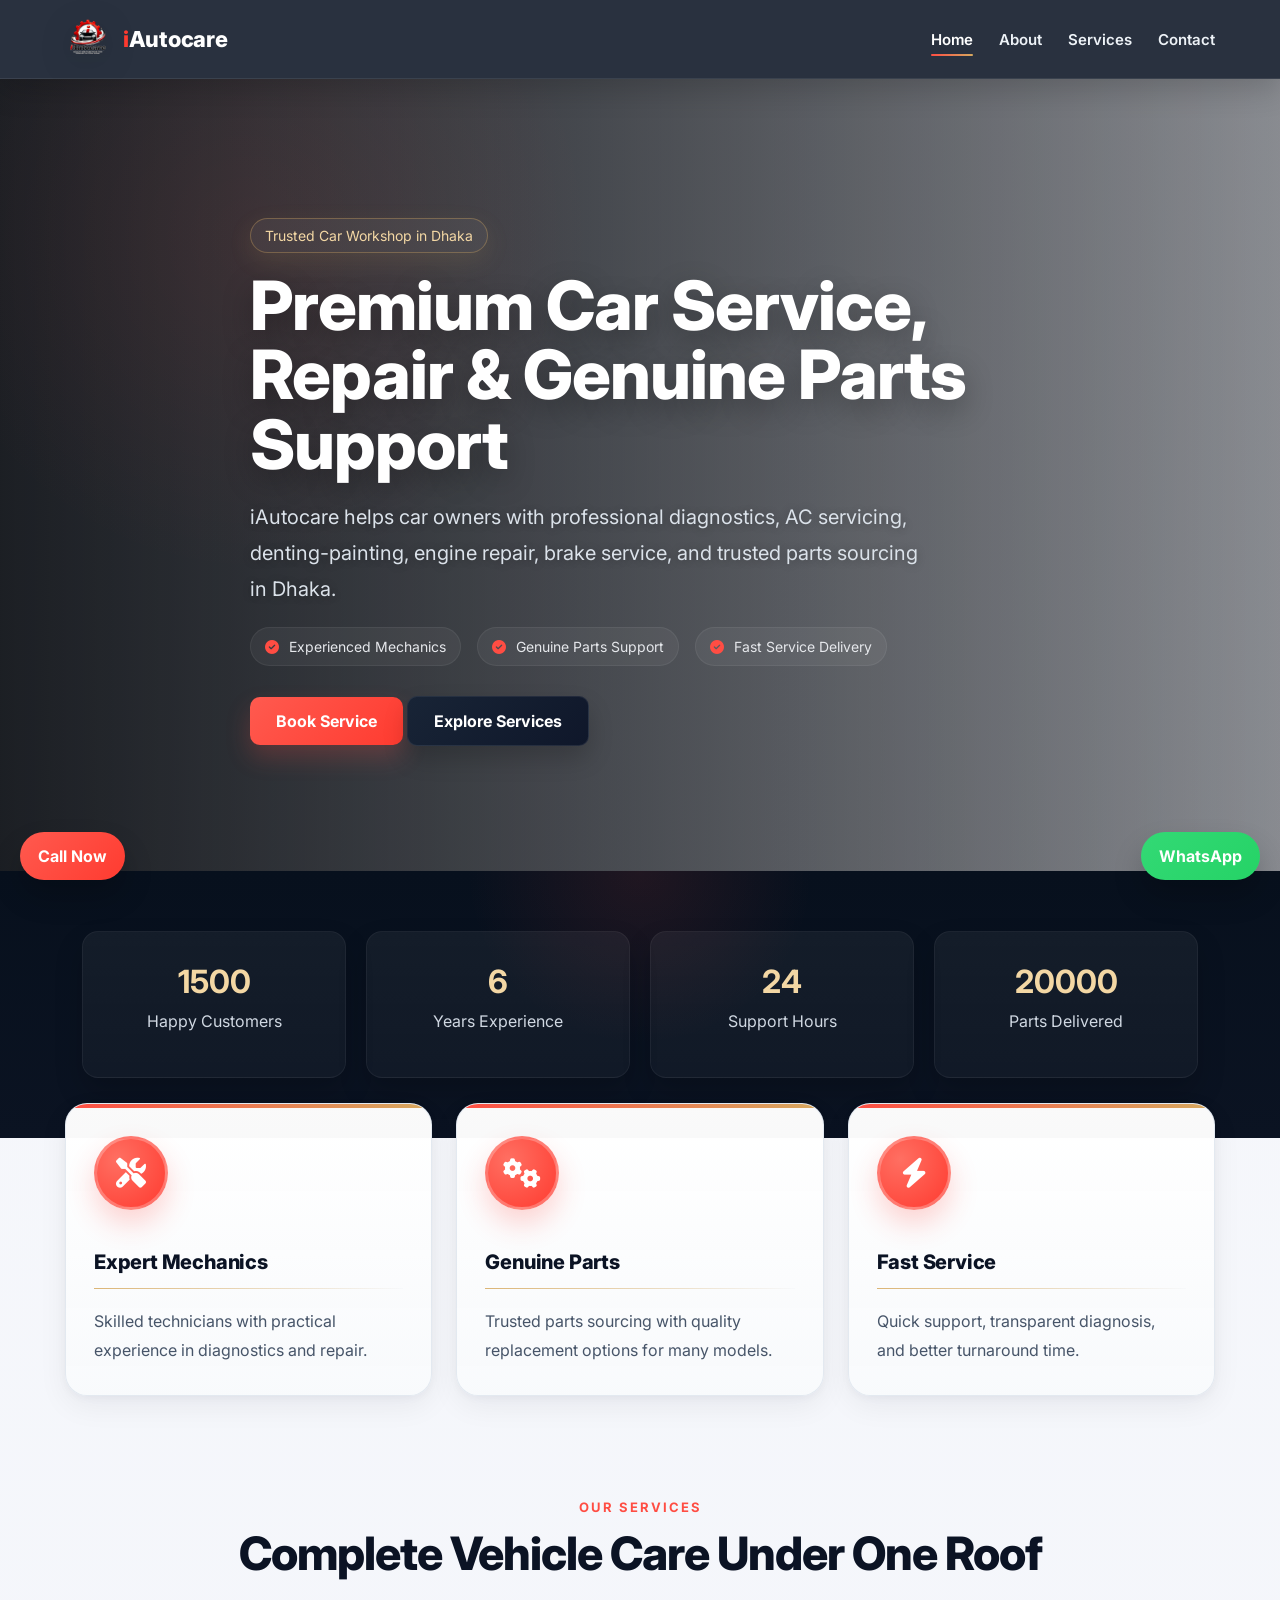
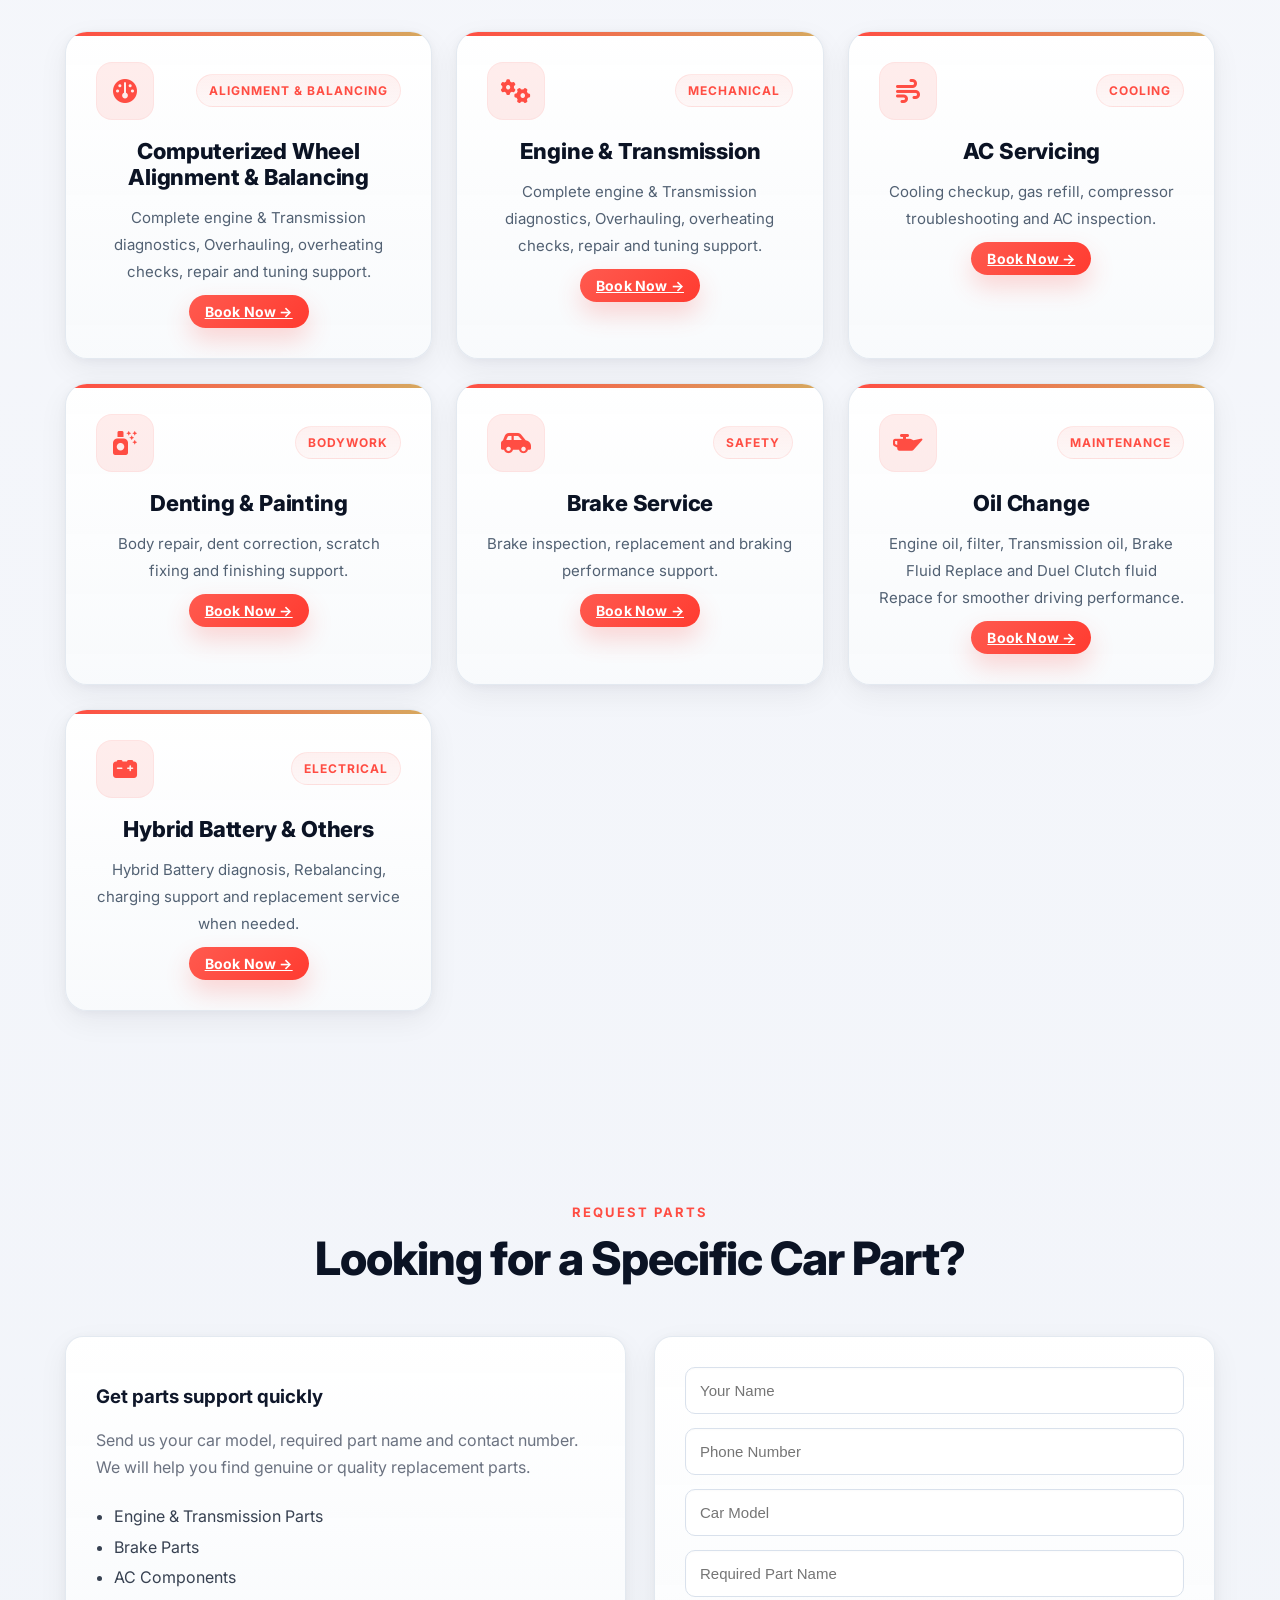
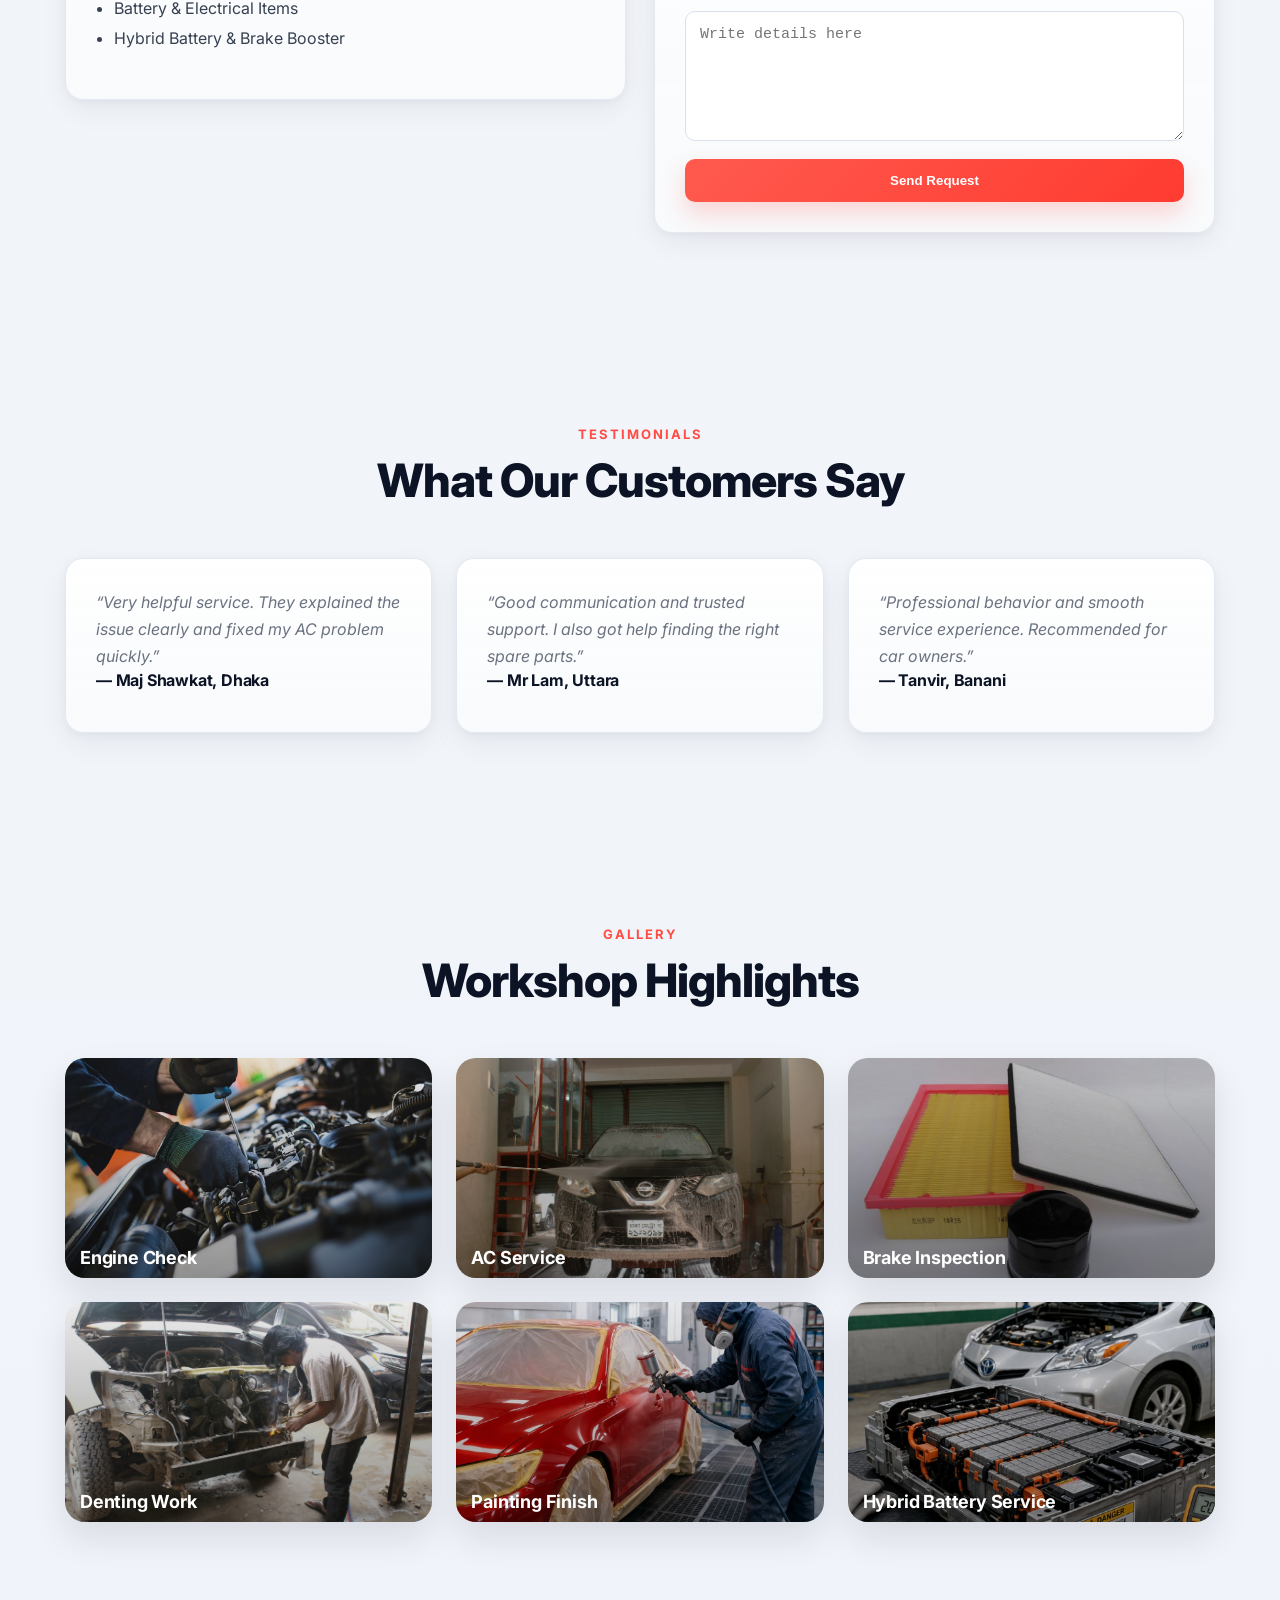
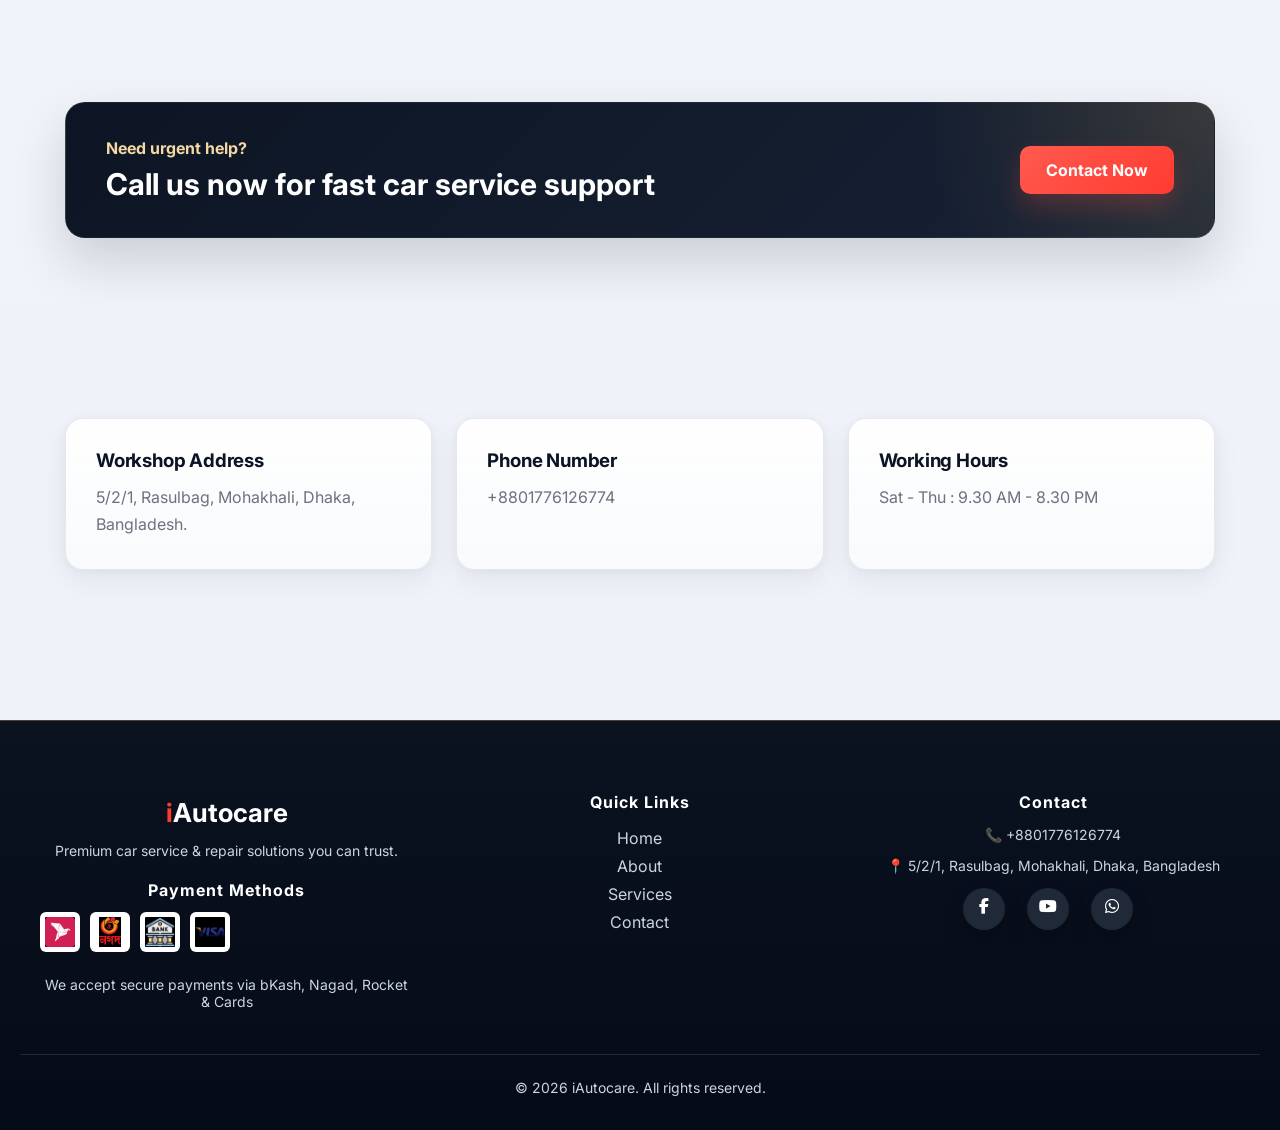
==== index.html @ e5b272af "index.html" ====
<!DOCTYPE html>
<html lang="en">
<head>
  <meta charset="UTF-8">
  <meta name="viewport" content="width=device-width, initial-scale=1.0">
  <title>iAutocare | Car Service & Repair in Dhaka</title>
  <meta name="description" content="iAutocare provides professional car servicing, engine repair, AC servicing, denting, painting, and genuine parts support in Dhaka, Bangladesh.">
  <link rel="stylesheet" href="style.css?v=3">
  <link rel="stylesheet" href="https://cdnjs.cloudflare.com/ajax/libs/font-awesome/6.5.0/css/all.min.css">
  <link href="https://fonts.googleapis.com/css2?family=Inter:wght@400;500;600;700;800&display=swap" rel="stylesheet">
  <link rel="icon" href="logo.png">
</head>
<body>
<div id="preloader">
  <div class="loader-box">
    <img src="logo.png" alt="iAutocare Logo" class="loader-logo">
    <div class="loader-spinner"></div>
    <p>Loading iAutocare...</p>
  </div>
</div>

  <header class="topbar">
    <div class="container nav-wrap">
      <div class="logo">
        <img src="logo.png" alt="iAutocare Logo">
        <span><span class="logo-red">i</span>Autocare</span>
      </div>

      <nav class="nav">
        <a href="index.html" class="active">Home</a>
        <a href="about.html">About</a>
        <a href="services.html">Services</a>
        <a href="contact.html">Contact</a>
      </nav>
    </div>
  </header>

  <section class="hero">
    <div class="hero-overlay"></div>
    <div class="container hero-content">
      <p class="tag">Trusted Car Workshop in Dhaka</p>
      <h1>Premium Car Service, Repair & Genuine Parts Support</h1>
      <p class="hero-text">
        iAutocare helps car owners with professional diagnostics, AC servicing,
        denting-painting, engine repair, brake service, and trusted parts sourcing
        in Dhaka.
      </p>

      <div class="hero-points">
        <span><i class="fa-solid fa-circle-check"></i> Experienced Mechanics</span>
        <span><i class="fa-solid fa-circle-check"></i> Genuine Parts Support</span>
        <span><i class="fa-solid fa-circle-check"></i> Fast Service Delivery</span>
      </div>

      <div class="hero-buttons">
        <a href="contact.html" class="btn btn-primary">Book Service</a>
        <a href="services.html" class="btn btn-dark">Explore Services</a>
      </div>
    </div>
  </section>

  <section class="stats reveal">
    <div class="container stats-grid">
      <div class="stat-box">
        <h2 class="counter" data-target="1500">0</h2>
        <p>Happy Customers</p>
      </div>
      <div class="stat-box">
        <h2 class="counter" data-target="6">0</h2>
        <p>Years Experience</p>
      </div>
      <div class="stat-box">
        <h2 class="counter" data-target="24">0</h2>
        <p>Support Hours</p>
      </div>
      <div class="stat-box">
        <h2 class="counter" data-target="20000">0</h2>
        <p>Parts Delivered</p>
      </div>
    </div>
  </section>

<section class="features reveal">
  <div class="container feature-grid">
    <div class="feature-box premium-feature">
      <div class="premium-icon-wrap">
        <div class="feature-icon premium-icon">
          <i class="fa-solid fa-screwdriver-wrench"></i>
        </div>
      </div>
      <h3>Expert Mechanics</h3>
      <div class="feature-line"></div>
      <p>Skilled technicians with practical experience in diagnostics and repair.</p>
    </div>

    <div class="feature-box premium-feature">
      <div class="premium-icon-wrap">
        <div class="feature-icon premium-icon">
          <i class="fa-solid fa-gears"></i>
        </div>
      </div>
      <h3>Genuine Parts</h3>
      <div class="feature-line"></div>
      <p>Trusted parts sourcing with quality replacement options for many models.</p>
    </div>

    <div class="feature-box premium-feature">
      <div class="premium-icon-wrap">
        <div class="feature-icon premium-icon">
          <i class="fa-solid fa-bolt"></i>
        </div>
      </div>
      <h3>Fast Service</h3>
      <div class="feature-line"></div>
      <p>Quick support, transparent diagnosis, and better turnaround time.</p>
    </div>
  </div>
</section>

<section class="services-section reveal">
  <div class="container">
    <div class="section-title">
      <p>OUR SERVICES</p>
      <h2>Complete Vehicle Care Under One Roof</h2>
    </div>

    <div class="service-grid">

      <div class="card premium-service-card">
        <div class="service-top">
          <div class="service-badge"><i class="fa-solid fa-gauge"></i></div>
          <span class="service-label">Alignment & Balancing</span>
        </div>
        <h3>Computerized Wheel Alignment & Balancing</h3>
        <p>Complete engine & Transmission diagnostics, Overhauling, overheating checks, repair and tuning support.</p>
        <a href="#" class="book-btn open-modal">Book Now →</a>
      </div>

      <div class="card premium-service-card">
        <div class="service-top">
          <div class="service-badge"><i class="fa-solid fa-gears"></i></div>
          <span class="service-label">Mechanical</span>
        </div>
        <h3>Engine & Transmission</h3>
        <p>Complete engine & Transmission diagnostics, Overhauling, overheating checks, repair and tuning support.</p>
        <a href="#" class="book-btn open-modal">Book Now →</a>
      </div>

      <div class="card premium-service-card">
        <div class="service-top">
          <div class="service-badge"><i class="fa-solid fa-wind"></i></div>
          <span class="service-label">Cooling</span>
        </div>
        <h3>AC Servicing</h3>
        <p>Cooling checkup, gas refill, compressor troubleshooting and AC inspection.</p>
        <a href="#" class="book-btn open-modal">Book Now →</a>
      </div>

      <div class="card premium-service-card">
        <div class="service-top">
          <div class="service-badge"><i class="fa-solid fa-spray-can-sparkles"></i></div>
          <span class="service-label">Bodywork</span>
        </div>
        <h3>Denting & Painting</h3>
        <p>Body repair, dent correction, scratch fixing and finishing support.</p>
        <a href="#" class="book-btn open-modal">Book Now →</a>
      </div>

      <div class="card premium-service-card">
        <div class="service-top">
          <div class="service-badge"><i class="fa-solid fa-car-side"></i></div>
          <span class="service-label">Safety</span>
        </div>
        <h3>Brake Service</h3>
        <p>Brake inspection, replacement and braking performance support.</p>
        <a href="#" class="book-btn open-modal">Book Now →</a>
      </div>

      <div class="card premium-service-card">
        <div class="service-top">
          <div class="service-badge"><i class="fa-solid fa-oil-can"></i></div>
          <span class="service-label">Maintenance</span>
        </div>
        <h3>Oil Change</h3>
        <p>Engine oil, filter, Transmission oil, Brake Fluid Replace and Duel Clutch fluid Repace for smoother driving performance.</p>
        <a href="#" class="book-btn open-modal">Book Now →</a>
      </div>

      <div class="card premium-service-card">
        <div class="service-top">
          <div class="service-badge"><i class="fa-solid fa-car-battery"></i></div>
          <span class="service-label">Electrical</span>
        </div>
        <h3>Hybrid Battery & Others</h3>
        <p>Hybrid Battery diagnosis, Rebalancing, charging support and replacement service when needed.</p>
        <a href="#" class="book-btn open-modal">Book Now →</a>
      </div>

    </div>
  </div>
</section>

  <section class="parts-section reveal">
    <div class="container">
      <div class="section-title">
        <p>REQUEST PARTS</p>
        <h2>Looking for a Specific Car Part?</h2>
      </div>

      <div class="parts-box">
        <div class="parts-text">
          <h3>Get parts support quickly</h3>
          <p>
            Send us your car model, required part name and contact number.
            We will help you find genuine or quality replacement parts.
          </p>
          <ul class="check-list">
            <li>Engine & Transmission Parts</li>
            <li>Brake Parts</li>
            <li>AC Components</li>
            <li>Battery & Electrical Items</li>
			<li>Hybrid Battery & Brake Booster</li>
          </ul>
        </div>

        <div class="parts-form">
          <form onsubmit="sendPartsToWhatsApp(event)">
            <input type="text" id="partsName" placeholder="Your Name" required>
            <input type="text" id="partsPhone" placeholder="Phone Number" required>
            <input type="text" id="partsCarModel" placeholder="Car Model">
            <input type="text" id="requiredPart" placeholder="Required Part Name">
            <textarea id="partsMessage" placeholder="Write details here"></textarea>
            <button type="submit" class="btn btn-primary full-btn">Send Request</button>
          </form>
        </div>
      </div>
    </div>
  </section>

  <section class="testimonial-section reveal">
    <div class="container">
      <div class="section-title">
        <p>TESTIMONIALS</p>
        <h2>What Our Customers Say</h2>
      </div>

      <div class="testimonial-grid">
        <div class="testimonial-card">
          <p>“Very helpful service. They explained the issue clearly and fixed my AC problem quickly.”</p>
          <h4>— Maj Shawkat, Dhaka</h4>
        </div>
        <div class="testimonial-card">
          <p>“Good communication and trusted support. I also got help finding the right spare parts.”</p>
          <h4>— Mr Lam, Uttara</h4>
        </div>
        <div class="testimonial-card">
          <p>“Professional behavior and smooth service experience. Recommended for car owners.”</p>
          <h4>— Tanvir, Banani</h4>
        </div>
      </div>
    </div>
  </section>

  <section class="gallery-section reveal">
    <div class="container">
      <div class="section-title">
        <p>GALLERY</p>
        <h2>Workshop Highlights</h2>
      </div>

      <div class="gallery-grid">
        <div class="gallery-item">
          <img src="images/engine.jpg" alt="Engine Check">
          <p>Engine Check</p>
        </div>
        <div class="gallery-item">
          <img src="images/ac.jpg" alt="AC Service">
          <p>AC Service</p>
        </div>
        <div class="gallery-item">
          <img src="images/brake.jpg" alt="Brake Inspection">
          <p>Brake Inspection</p>
        </div>
        <div class="gallery-item">
          <img src="images/denting.jpg" alt="Denting Work">
          <p>Denting Work</p>
        </div>
        <div class="gallery-item">
          <img src="images/painting.jpg" alt="Painting Finish">
          <p>Painting Finish</p>
        </div>
        <div class="gallery-item">
          <img src="images/battery.jpg" alt="Battery Support">
          <p>Hybrid Battery Service</p>
        </div>
      </div>
    </div>
  </section>

  <section class="cta-section reveal">
    <div class="container cta-box">
      <div>
        <p class="small-title">Need urgent help?</p>
        <h2>Call us now for fast car service support</h2>
      </div>
      <a href="contact.html" class="btn btn-primary">Contact Now</a>
    </div>
  </section>

  <section class="contact-preview reveal">
    <div class="container contact-grid">
      <div class="contact-card">
        <h3>Workshop Address</h3>
        <p>5/2/1, Rasulbag, Mohakhali, Dhaka, Bangladesh.</p>
      </div>
      <div class="contact-card">
        <h3>Phone Number</h3>
        <p>+8801776126774</p>
      </div>
      <div class="contact-card">
        <h3>Working Hours</h3>
        <p>Sat - Thu : 9.30 AM - 8.30 PM</p>
      </div>
    </div>
  </section>

  <footer class="footer">

  <div class="footer-container">

    <!-- Left -->
    <div class="footer-left">
      <h3><span class="logo-red">i</span>Autocare</h3>
      <p>Premium car service & repair solutions you can trust.</p>

      <!-- Payment -->
      <div class="footer-payment">
        <h4>Payment Methods</h4>
        <div class="payment-icons">
          <img src="images/bkash.png" alt="bKash">
          <img src="images/nagad.png" alt="Nagad">
          <img src="images/bank.png" alt="Bank">
          <img src="images/card.png" alt="Card">
		  <p>We accept secure payments via bKash, Nagad, Rocket & Cards</p>
        </div>
      </div>
    </div>

    <!-- Middle -->
    <div class="footer-middle">
      <h4>Quick Links</h4>
      <ul>
        <li><a href="index.html">Home</a></li>
        <li><a href="about.html">About</a></li>
        <li><a href="services.html">Services</a></li>
        <li><a href="contact.html">Contact</a></li>
      </ul>
    </div>

    <!-- Right -->
    <div class="footer-right">
      <h4>Contact</h4>
      <p>📞 +8801776126774</p>
      <p>📍 5/2/1, Rasulbag, Mohakhali, Dhaka, Bangladesh</p>

      <div class="footer-social">
        <a href="#"><i class="fa-brands fa-facebook-f"></i></a>
        <a href="#"><i class="fa-brands fa-youtube"></i></a>
        <a href="#"><i class="fa-brands fa-whatsapp"></i></a>
      </div>
    </div>

  </div>

  <div class="footer-bottom">
    <p>© 2026 iAutocare. All rights reserved.</p>
  </div>

</footer>

  <a class="whatsapp-btn" href="https://wa.me/8801776126774?text=Hello%20iAutocare,%20I%20need%20car%20service" target="_blank">WhatsApp</a>
  <a class="call-btn" href="tel:+8801776126774">Call Now</a>

  <!-- Booking Modal -->
<div id="bookingModal" class="modal">
  <div class="modal-content">
    <span class="close-btn">&times;</span>

    <h2>Book Service</h2>

    <form id="bookingForm">
      <input type="text" id="bookingName" placeholder="Your Name" required>
      <input type="text" id="bookingPhone" placeholder="Phone Number" required>
      <input type="text" id="bookingCarModel" placeholder="Car Model">
      <input type="text" id="bookingService" placeholder="Service Needed">
      <textarea id="bookingMessage" placeholder="Write details here"></textarea>

      <button type="submit" class="submit-btn">Send to WhatsApp</button>
    </form>
  </div>
</div>
  <script src="script.js"></script>
</body>
</html>
---- style.css ----
/* =========================
   IAUTOCARE - FINAL CSS
   DUPLICATE FREE VERSION
========================= */

/* ===== RESET / BASE ===== */
* {
  box-sizing: border-box;
}

html {
  scroll-behavior: smooth;
  overflow-x: hidden;
}

body {
  margin: 0;
  font-family: 'Inter', Arial, Helvetica, sans-serif;
  background: #f3f5f9;
  color: #111827;
  overflow-x: hidden;
}

img {
  max-width: 100%;
  height: auto;
  display: block;
}

.container {
  width: 90%;
  max-width: 1150px;
  margin: 0 auto;
}

/* ===== HEADER ===== */
.topbar {
  background: #111827;
  border-bottom: 3px solid #ff3b30;
  box-shadow: 0 2px 12px rgba(0, 0, 0, 0.12);
  position: sticky;
  top: 0;
  z-index: 1000;
}

.nav-wrap {
  display: flex;
  justify-content: space-between;
  align-items: center;
  padding: 16px 0;
}

.logo {
  display: flex;
  align-items: center;
  gap: 12px;
}

.logo img {
  width: 46px;
  height: 46px;
  object-fit: contain;
}

.logo span {
  font-size: 22px;
  font-weight: 800;
  color: #ffffff;
}

.logo .logo-red,
.footer .logo-red{
  color: #ff3b30 !important;
}

.nav a {
  color: #e5e7eb;
  text-decoration: none;
  margin-left: 22px;
  font-size: 15px;
  font-weight: 600;
  transition: color 0.25s ease;
}

.nav a:hover,
.nav a.active {
  color: #ff3b30;
}

/* ===== BUTTONS ===== */
.btn {
  display: inline-block;
  text-decoration: none;
  padding: 14px 26px;
  border-radius: 10px;
  font-weight: 700;
  border: 0;
  cursor: pointer;
  transition: transform 0.2s ease, box-shadow 0.25s ease, background 0.25s ease;
  box-shadow: 0 10px 24px rgba(0, 0, 0, 0.16);
}

.btn:hover {
  transform: translateY(-2px);
}

.btn-primary {
  background: #ff3b30;
  color: #ffffff;
}

.btn-primary:hover {
  background: #e12d23;
}

.btn-dark {
  background: #1f2937;
  color: #ffffff;
}

.btn-dark:hover {
  background: #111827;
}

.full-btn {
  width: 100%;
}

/* ===== HERO HOME ===== */
.hero {
  position: relative;
  min-height: 82vh;
  display: flex;
  align-items: center;
  background:
    linear-gradient(rgba(0,0,0,0.45), rgba(0,0,0,0.45)),
    url("https://images.unsplash.com/photo-1487754180451-c456f719a1fc?auto=format&fit=crop&w=1400&q=80");
  background-size: cover;
  background-position: center;
  color: #ffffff;
  padding: 110px 0;
  overflow: hidden;
}

.hero-overlay {
  position: absolute;
  inset: 0;
  background: linear-gradient(to right, rgba(0,0,0,0.65), rgba(0,0,0,0.20));
  z-index: 1;
}

.hero-content {
  position: relative;
  z-index: 2;
  max-width: 760px;
  animation: fadeUp 0.9s ease;
}

.tag {
  display: inline-block;
  background: rgba(255, 59, 48, 0.15);
  border: 1px solid rgba(255, 59, 48, 0.35);
  color: #ffb4ad;
  padding: 8px 14px;
  border-radius: 30px;
  font-size: 14px;
  margin-bottom: 18px;
  box-shadow: 0 6px 16px rgba(255, 59, 48, 0.15);
}

.hero h1 {
  font-size: 60px;
  line-height: 1.05;
  margin: 0 0 20px;
  font-weight: 800;
  letter-spacing: -1px;
  text-shadow: 0 2px 12px rgba(0,0,0,0.35);
}

.hero-text {
  font-size: 19px;
  line-height: 1.8;
  color: #d1d5db;
  max-width: 650px;
  text-shadow: 0 1px 8px rgba(0,0,0,0.25);
}

.hero-points {
  display: flex;
  flex-wrap: wrap;
  gap: 16px;
  margin-top: 20px;
  color: #e5e7eb;
  font-size: 14px;
}

.hero-points i {
  color: #ff3b30;
  margin-right: 6px;
}

.hero-buttons {
  margin-top: 30px;
}

/* ===== PAGE BANNERS ===== */
.page-banner,
.services-hero {
  position: relative;
  min-height: 320px;
  display: flex;
  align-items: center;
  color: #ffffff;
  overflow: hidden;
  background-size: cover;
  background-position: center;
}

.page-banner::before,
.services-hero::before {
  content: "";
  position: absolute;
  inset: 0;
  background: rgba(0, 0, 0, 0.55);
}

.page-banner .container,
.services-hero .container {
  position: relative;
  z-index: 2;
}

.page-banner h1,
.services-hero h1 {
  font-size: 42px;
  font-weight: 800;
  margin: 0 0 10px;
  color: #ffffff;
}

.page-banner .hero-text,
.services-hero .hero-text,
.services-hero p {
  color: #e5e7eb;
  max-width: 700px;
}

.about-banner {
  background: url('images/about.jpg') center/cover no-repeat;
}

.contact-banner {
  background: url('images/contact.jpg') center/cover no-repeat;
}

.services-banner {
  background: url('images/service.jpg') center/cover no-repeat;
}

.services-hero .hero-content {
  text-align: center;
  max-width: 760px;
  margin: 0 auto;
}

.services-hero .tag {
  display: inline-block;
  background: rgba(255, 59, 48, 0.14);
  border: 1px solid rgba(255, 59, 48, 0.28);
  color: #ffd1cc;
  padding: 8px 16px;
  border-radius: 999px;
  font-size: 13px;
  font-weight: 700;
  letter-spacing: 0.8px;
  margin-bottom: 18px;
}

.services-hero h1 {
  font-size: 52px;
  line-height: 1.1;
  font-weight: 800;
  letter-spacing: -0.8px;
  margin-bottom: 14px;
}

.services-hero .hero-text,
.services-hero p {
  font-size: 20px;
  line-height: 1.8;
  margin: 0 auto;
}

/* ===== STATS ===== */
.stats {
  background: #0b0b0f;
  padding: 60px 20px;
  text-align: center;
}

.stats-grid {
  display: grid;
  grid-template-columns: repeat(4, 1fr);
  gap: 20px;
}

.stat-box {
  background: #111111;
  padding: 30px;
  border-radius: 16px;
  transition: transform 0.3s ease, box-shadow 0.3s ease;
}

.stat-box:hover {
  transform: translateY(-5px);
  box-shadow: 0 10px 25px rgba(0,0,0,0.3);
}

.stat-box h2 {
  font-size: 32px;
  color: #ff3b30;
  margin: 0;
}

.stat-box p {
  color: #cccccc;
  margin-top: 10px;
}

/* ===== COMMON SECTIONS ===== */
.services-section,
.parts-section,
.testimonial-section,
.gallery-section,
.contact-preview,
.cta-section {
  padding: 90px 0;
}

.section-title {
  text-align: center;
  margin-bottom: 50px;
}

.section-title p {
  color: #ff3b30;
  font-weight: 700;
  margin-bottom: 10px;
  font-size: 13px;
  letter-spacing: 1.2px;
  text-transform: uppercase;
}

.section-title h2 {
  font-size: 38px;
  margin: 0;
  font-weight: 800;
  color: #111827;
}

/* ===== CARDS / GRIDS ===== */
.features {
  margin-top: -35px;
  position: relative;
  z-index: 5;
}

.feature-grid,
.service-grid,
.why-grid,
.contact-grid,
.testimonial-grid,
.gallery-grid,
.about-grid,
.contact-page-grid {
  display: grid;
  gap: 24px;
}

.feature-grid,
.service-grid,
.why-grid,
.contact-grid,
.testimonial-grid,
.gallery-grid {
  grid-template-columns: repeat(3, 1fr);
}

.about-grid {
  grid-template-columns: 1.4fr 1fr 1fr;
}

.contact-page-grid {
  grid-template-columns: 1fr 1fr;
}

.feature-box,
.card,
.why-card,
.contact-card,
.testimonial-card,
.parts-text,
.parts-form,
.about-card {
  background: rgba(255,255,255,0.97);
  border-radius: 18px;
  padding: 30px;
  box-shadow: 0 12px 30px rgba(17, 24, 39, 0.08);
  border: 1px solid rgba(229, 231, 235, 0.8);
  transition: transform 0.25s ease, box-shadow 0.25s ease;
}

.feature-box:hover,
.card:hover,
.why-card:hover,
.contact-card:hover,
.testimonial-card:hover,
.parts-text:hover,
.parts-form:hover,
.about-card:hover {
  transform: translateY(-6px);
  box-shadow: 0 18px 40px rgba(17, 24, 39, 0.12);
}

.large-card {
  grid-row: span 2;
}

.feature-icon {
  width: 52px;
  height: 52px;
  display: inline-flex;
  align-items: center;
  justify-content: center;
  border-radius: 14px;
  background: rgba(255, 59, 48, 0.1);
  color: #ff3b30;
  font-size: 22px;
  margin-bottom: 18px;
}

.card h3,
.feature-box h3,
.why-card h3,
.contact-card h3,
.testimonial-card h4,
.about-card h2,
.about-card h3 {
  margin-top: 0;
  margin-bottom: 12px;
  letter-spacing: -0.2px;
}

.card p,
.feature-box p,
.why-card p,
.contact-card p,
.testimonial-card p,
.parts-text p,
.about-card p {
  margin: 0;
  color: #6b7280;
  line-height: 1.7;
}

/* ===== PREMIUM FEATURE CARDS ===== */
.premium-feature {
  background: linear-gradient(180deg, #ffffff, #f8fafc);
  border-radius: 22px;
  padding: 32px 28px 30px;
  box-shadow: 0 18px 40px rgba(15, 23, 42, 0.08);
  border: 1px solid rgba(226, 232, 240, 0.9);
  text-align: left;
  position: relative;
  overflow: hidden;
}

.premium-feature::before {
  content: "";
  position: absolute;
  top: 0;
  left: 0;
  height: 4px;
  width: 100%;
  background: linear-gradient(90deg, #ff3b30, #ff6a5f);
}

.premium-icon-wrap {
  margin-bottom: 22px;
}

.premium-icon {
  width: 74px;
  height: 74px;
  border-radius: 50%;
  display: inline-flex;
  align-items: center;
  justify-content: center;
  background: radial-gradient(circle at 30% 30%, #ff5a4f, #ff1f1f);
  color: #ffffff;
  font-size: 30px;
  box-shadow: 0 14px 28px rgba(255, 59, 48, 0.28);
  border: 3px solid rgba(255,255,255,0.25);
}

.premium-feature h3 {
  font-size: 20px;
  font-weight: 800;
  margin: 0 0 14px;
  color: #0f172a;
}

.feature-line {
  width: 100%;
  height: 1px;
  background: linear-gradient(90deg, rgba(226,232,240,1), rgba(226,232,240,0.2));
  margin-bottom: 18px;
}

.premium-feature p {
  color: #475569;
  line-height: 1.8;
  font-size: 16px;
}

/* ===== PREMIUM SERVICE CARDS ===== */
.premium-service-card {
  background: linear-gradient(180deg, #ffffff, #f8fafc);
  border-radius: 22px;
  padding: 30px;
  text-align: center;
  box-shadow: 0 18px 40px rgba(15, 23, 42, 0.08);
  border: 1px solid rgba(226, 232, 240, 0.9);
  position: relative;
  overflow: hidden;
}

.premium-service-card::before {
  content: "";
  position: absolute;
  inset: 0 auto auto 0;
  width: 100%;
  height: 4px;
  background: linear-gradient(90deg, #ff3b30, #ff6a5f);
}

.premium-service-card:hover {
  transform: translateY(-10px);
  box-shadow: 0 25px 60px rgba(15, 23, 42, 0.14);
}

.service-top {
  display: flex;
  align-items: center;
  justify-content: space-between;
  margin-bottom: 18px;
}

.service-badge {
  width: 58px;
  height: 58px;
  border-radius: 16px;
  display: inline-flex;
  align-items: center;
  justify-content: center;
  background: rgba(255, 59, 48, 0.1);
  color: #ff3b30;
  font-size: 24px;
}

.service-label {
  font-size: 12px;
  font-weight: 700;
  text-transform: uppercase;
  letter-spacing: 1px;
  color: #ff3b30;
  background: rgba(255, 59, 48, 0.08);
  padding: 8px 12px;
  border-radius: 999px;
}

.service-icon {
  font-size: 30px;
  color: #ff3b30;
  margin-bottom: 15px;
}

.premium-service-card h3 {
  font-size: 22px;
  font-weight: 800;
  margin: 0 0 14px;
  color: #0f172a;
}

.premium-service-card p {
  color: #475569;
  line-height: 1.8;
  font-size: 15px;
  margin: 0;
}

.service-link {
  display: inline-flex;
  align-items: center;
  gap: 8px;
  margin-top: 22px;
  text-decoration: none;
  font-weight: 700;
  color: #111827;
  transition: color 0.25s ease, transform 0.25s ease;
}

.service-link i {
  font-size: 13px;
}

.service-link:hover {
  color: #ff3b30;
  transform: translateX(3px);
}

/* ===== PARTS / FORMS ===== */
.parts-box {
  display: grid;
  grid-template-columns: 1fr 1fr;
  gap: 28px;
  align-items: start;
}

.check-list {
  padding-left: 18px;
  color: #374151;
  line-height: 1.9;
  margin-top: 20px;
}

.parts-form input,
.parts-form textarea {
  width: 100%;
  padding: 14px;
  margin-bottom: 14px;
  border: 1px solid #d1d5db;
  border-radius: 10px;
  font-size: 15px;
  transition: border-color 0.25s ease, box-shadow 0.25s ease, background 0.25s ease;
}

.parts-form textarea {
  min-height: 130px;
  resize: vertical;
}

.parts-form input:focus,
.parts-form textarea:focus {
  outline: none;
  border-color: #ff3b30;
  box-shadow: 0 0 0 4px rgba(255, 59, 48, 0.12);
  background: #ffffff;
}

.info-item {
  margin-bottom: 22px;
}

.info-item h3 {
  margin-bottom: 6px;
}

/* ===== TESTIMONIAL ===== */
.testimonial-card p {
  font-style: italic;
}

/* ===== GALLERY ===== */
.gallery-item {
  position: relative;
  border-radius: 16px;
  overflow: hidden;
  height: 220px;
  box-shadow: 0 10px 24px rgba(0,0,0,0.08);
}

.gallery-item img {
  width: 100%;
  height: 100%;
  object-fit: cover;
  transition: 0.4s;
}

.gallery-item p {
  position: absolute;
  bottom: 10px;
  left: 15px;
  color: white;
  font-weight: 700;
  z-index: 2;
  margin: 0;
}

.gallery-item::after {
  content: "";
  position: absolute;
  inset: 0;
  background: rgba(0,0,0,0.35);
}

.gallery-item:hover img {
  transform: scale(1.08);
}

/* ===== CTA ===== */
.cta-box {
  background: linear-gradient(135deg, #111827, #1f2937);
  color: white;
  border-radius: 20px;
  padding: 35px 40px;
  display: flex;
  justify-content: space-between;
  align-items: center;
}

.small-title {
  color: #ff8a80;
  margin: 0 0 8px;
  font-weight: 700;
}

.cta-box h2 {
  margin: 0;
  font-size: 30px;
}

/* ===== MAP ===== */
.map-box {
  overflow: hidden;
  border-radius: 16px;
  box-shadow: 0 12px 30px rgba(17,24,39,0.08);
}

/* ===== FOOTER ===== */
.footer {
  background: #0f172a;
  border-top: 4px solid #ff3b30;
  margin-top: 60px;
  padding: 38px 20px 30px;
}

.footer-container {
  text-align: center;
}

.footer-center {
  text-align: center;
}

.footer-logo-img {
  width: 58px;
  height: 58px;
  object-fit: contain;
  margin: 0 auto 10px;
}

.footer-center h3 {
  color: #ffffff;
  margin: 0 0 8px;
  font-size: 24px;
  font-weight: 800;
}

.footer-center p {
  color: #cbd5e1;
  margin: 6px 0;
  font-size: 14px;
}

.footer-social {
  display: flex;
  justify-content: center;
  align-items: center;
  gap: 12px;
  margin-top: 15px;
}

.footer-social a {
  width: 42px;
  height: 42px;
  display: flex;
  align-items: center;
  justify-content: center;
  border-radius: 50%;
  color: #fff;
  text-decoration: none;
  font-size: 16px;
  transition: 0.3s ease;
}

.footer-social a.facebook {
  background-color: #1877f2;
}

.footer-social a.youtube {
  background-color: #ff0000;
}

.footer-social a.whatsapp {
  background-color: #25d366;
}

.footer-social a:hover {
  transform: translateY(-3px);
  opacity: 0.9;
}

.footer-social a i {
  line-height: 1;
}

/* ===== FLOATING BUTTONS ===== */
.whatsapp-btn,
.call-btn {
  position: fixed;
  bottom: 20px;
  color: white;
  text-decoration: none;
  padding: 14px 18px;
  border-radius: 30px;
  font-weight: 700;
  box-shadow: 0 8px 20px rgba(0,0,0,0.2);
  transition: transform 0.25s ease, box-shadow 0.25s ease;
  z-index: 999;
}

.whatsapp-btn {
  right: 20px;
  background: #25d366;
}

.call-btn {
  left: 20px;
  background: #ff3b30;
}

.whatsapp-btn:hover,
.call-btn:hover {
  transform: translateY(-3px);
  box-shadow: 0 14px 28px rgba(0,0,0,0.22);
}

/* ===== PRELOADER ===== */
#preloader {
  position: fixed;
  inset: 0;
  width: 100%;
  height: 100vh;
  background: #05070d;
  display: flex;
  align-items: center;
  justify-content: center;
  z-index: 999999;
  overflow: hidden;
}

#preloader.hide {
  opacity: 0;
  visibility: hidden;
  pointer-events: none;
  transition: opacity 0.5s ease, visibility 0.5s ease;
}

.loader-box {
  display: flex;
  flex-direction: column;
  align-items: center;
  justify-content: center;
  text-align: center;
}

.loader-logo {
  width: 85px;
  height: 85px;
  object-fit: contain;
  margin-bottom: 20px;
}

.loader-spinner {
  width: 44px;
  height: 44px;
  margin: 0 auto 16px;
  border: 4px solid rgba(255,255,255,0.14);
  border-top: 4px solid #ff3b30;
  border-radius: 50%;
  animation: spin 0.9s linear infinite;
}

.loader-box p {
  color: #ffffff;
  font-size: 15px;
  margin: 0;
  letter-spacing: 0.4px;
}

/* ===== REVEAL ===== */
.reveal {
  opacity: 0;
  transform: translateY(40px);
  transition: all 0.8s ease;
}

.reveal.active {
  opacity: 1;
  transform: translateY(0);
}

/* ===== ANIMATIONS ===== */
@keyframes fadeUp {
  from {
    opacity: 0;
    transform: translateY(18px);
  }
  to {
    opacity: 1;
    transform: translateY(0);
  }
}

@keyframes spin {
  to {
    transform: rotate(360deg);
  }
}

/* ===== MOBILE ===== */
@media (max-width: 900px) {
  .feature-grid,
  .service-grid,
  .why-grid,
  .contact-grid,
  .testimonial-grid,
  .gallery-grid,
  .parts-box,
  .stats-grid,
  .about-grid,
  .contact-page-grid {
    grid-template-columns: 1fr;
  }

  .nav-wrap,
  .cta-box {
    flex-direction: column;
    align-items: flex-start;
    gap: 16px;
  }

  .nav {
    display: flex;
    flex-wrap: wrap;
    gap: 14px;
  }

  .nav a {
    margin-left: 0;
    margin-right: 0;
  }

  .logo {
    flex-wrap: wrap;
  }

  .hero,
  .page-banner,
  .services-hero {
    width: 100%;
    overflow: hidden;
  }

  .hero h1 {
    font-size: 40px;
  }

  .page-banner h1,
  .services-hero h1 {
    font-size: 30px;
    line-height: 1.15;
    word-break: break-word;
  }

  .hero-text,
  .page-banner .hero-text,
  .services-hero .hero-text,
  .services-hero p {
    font-size: 16px;
    line-height: 1.7;
  }

  .features {
    margin-top: 0;
    padding-top: 25px;
  }

  .premium-feature {
    padding: 28px 22px;
  }

  .premium-icon {
    width: 66px;
    height: 66px;
    font-size: 26px;
  }

  .premium-service-card {
    padding: 24px 20px;
  }

  .service-top {
    gap: 12px;
    align-items: flex-start;
    flex-direction: column;
  }

  .hero-buttons {
    display: flex;
    flex-direction: column;
    gap: 12px;
  }

  .hero-buttons .btn {
    width: 100%;
    margin-right: 0;
    text-align: center;
  }

  .footer-container {
    text-align: center;
  }
}

@media (max-width: 768px) {
  .nav-wrap {
    flex-direction: column;
    align-items: flex-start;
    gap: 14px;
  }

  .nav a {
    margin-left: 0;
  }

  .logo span {
    font-size: 20px;
  }

  .why-grid {
    grid-template-columns: 1fr;
  }

  .why-card {
    width: 100%;
  }
}
.service-card {
  transition: 0.3s ease;
}

.service-card:hover {
  transform: translateY(-8px);
  box-shadow: 0 20px 40px rgba(0,0,0,0.1);
}
.service-card .feature-icon {
  transition: 0.3s;
}

.service-card:hover .feature-icon {
  transform: scale(1.2) rotate(5deg);
  background: #ff3b30;
  color: #fff;
}
.service-card {
  border-top: 3px solid transparent;
  background: linear-gradient(#fff, #fff) padding-box,
              linear-gradient(90deg, #ff3b30, #ff6a3d) border-box;
}
.book-btn {
  display: inline-block;
  margin-top: 10px;
  padding: 8px 16px;
  background: #ff3b30;
  color: #fff;
  border-radius: 20px;
  font-size: 14px;
  transition: 0.3s;
}

.book-btn:hover {
  background: #e12e26;
}
/* ===== BOOKING MODAL ===== */
.modal {
  display: none;
  position: fixed;
  inset: 0;
  z-index: 9999;
  background: rgba(0, 0, 0, 0.6);
  padding: 20px;
  justify-content: center;
  align-items: center;
}

.modal-content {
  background: #ffffff;
  width: 100%;
  max-width: 430px;
  margin: auto;
  padding: 28px 24px;
  border-radius: 16px;
  position: relative;
  box-shadow: 0 20px 50px rgba(0,0,0,0.25);
}

.modal-content h2 {
  margin-top: 0;
  margin-bottom: 18px;
  font-size: 28px;
  color: #111827;
}

.modal-content input,
.modal-content textarea {
  width: 100%;
  padding: 13px 14px;
  margin-bottom: 12px;
  border: 1px solid #d1d5db;
  border-radius: 10px;
  font-size: 15px;
  font-family: inherit;
}

.modal-content textarea {
  min-height: 110px;
  resize: vertical;
}

.modal-content input:focus,
.modal-content textarea:focus {
  outline: none;
  border-color: #ff3b30;
  box-shadow: 0 0 0 3px rgba(255, 59, 48, 0.12);
}

.close-btn {
  position: absolute;
  top: 10px;
  right: 16px;
  font-size: 28px;
  line-height: 1;
  cursor: pointer;
  color: #6b7280;
}

.close-btn:hover {
  color: #111827;
}

.submit-btn {
  width: 100%;
  border: none;
  background: #ff3b30;
  color: #ffffff;
  padding: 13px 16px;
  border-radius: 10px;
  font-size: 15px;
  font-weight: 700;
  cursor: pointer;
}

.submit-btn:hover {
  background: #e12d23;
}
/* =========================
   LUXURY UPGRADE PACK
   paste at end of style.css
========================= */

:root {
  --bg-dark: #081120;
  --bg-dark-2: #0b1528;
  --bg-soft: #f5f7fb;
  --card: rgba(255, 255, 255, 0.96);
  --text: #0f172a;
  --muted: #64748b;
  --accent: #ff4d43;
  --accent-dark: #e63b30;
  --gold: #d6a95f;
  --gold-soft: #f3d7a4;
  --line: #e7ebf3;
  --shadow-soft: 0 10px 30px rgba(15, 23, 42, 0.06);
  --shadow-deep: 0 24px 60px rgba(15, 23, 42, 0.12);
}

/* base polish */
body {
  background: linear-gradient(180deg, #f7f8fc 0%, #eef2f8 100%);
  color: var(--text);
}

/* ===== HEADER LUXURY ===== */
.topbar {
  background: rgba(8, 17, 32, 0.86);
  backdrop-filter: blur(14px);
  -webkit-backdrop-filter: blur(14px);
  border-bottom: 1px solid rgba(255, 255, 255, 0.08);
  box-shadow: 0 10px 30px rgba(0, 0, 0, 0.18);
}

.logo img {
  filter: drop-shadow(0 8px 16px rgba(0, 0, 0, 0.18));
}

.logo span {
  letter-spacing: -0.3px;
}

.logo-red {
  color: var(--accent) !important;
}

.nav a {
  position: relative;
  color: #edf2f7;
  font-weight: 600;
  transition: color 0.3s ease;
}

.nav a::after {
  content: "";
  position: absolute;
  left: 0;
  bottom: -7px;
  width: 0;
  height: 2px;
  border-radius: 10px;
  background: linear-gradient(90deg, var(--accent), var(--gold));
  transition: width 0.3s ease;
}

.nav a:hover::after,
.nav a.active::after {
  width: 100%;
}

.nav a:hover,
.nav a.active {
  color: #ffffff;
}

/* ===== HERO LUXURY ===== */
.hero {
  min-height: 88vh;
  background:
    linear-gradient(90deg, rgba(4,10,20,0.82), rgba(4,10,20,0.36)),
    url("https://images.unsplash.com/photo-1487754180451-c456f719a1fc?auto=format&fit=crop&w=1600&q=80");
  background-size: cover;
  background-position: center;
  padding: 120px 0;
}

.hero-overlay {
  background:
    radial-gradient(circle at 20% 20%, rgba(255,77,67,0.08), transparent 28%),
    linear-gradient(to right, rgba(0,0,0,0.42), rgba(0,0,0,0.14));
}

.hero-content {
  max-width: 780px;
}

.tag {
  background: rgba(255, 255, 255, 0.05);
  border: 1px solid rgba(214, 169, 95, 0.35);
  color: var(--gold-soft);
  box-shadow: 0 8px 24px rgba(214, 169, 95, 0.12);
}

.hero h1,
.page-banner h1,
.services-hero h1,
.section-title h2 {
  letter-spacing: -1px;
}

.hero h1 {
  font-size: 68px;
  line-height: 1.02;
  text-shadow: 0 10px 30px rgba(0,0,0,0.30);
}

.hero-text {
  font-size: 20px;
  color: #dbe2ea;
  max-width: 680px;
}

.hero-points span {
  background: rgba(255,255,255,0.05);
  border: 1px solid rgba(255,255,255,0.06);
  padding: 10px 14px;
  border-radius: 999px;
}

.hero-points i {
  color: var(--accent);
}

/* ===== PAGE BANNER LUXURY ===== */
.page-banner::before,
.services-hero::before {
  background:
    linear-gradient(90deg, rgba(7,12,22,0.78), rgba(7,12,22,0.38)),
    rgba(0, 0, 0, 0.15);
}

.page-banner,
.services-hero {
  box-shadow: inset 0 -50px 80px rgba(0,0,0,0.12);
}

/* ===== SECTION TITLES ===== */
.section-title p {
  color: var(--accent);
  letter-spacing: 2px;
}

.section-title h2 {
  font-size: 46px;
  color: #0b1324;
}

/* ===== STATS PREMIUM ===== */
.stats {
  background:
    radial-gradient(circle at top, rgba(255, 77, 67, 0.10), transparent 25%),
    linear-gradient(180deg, #07101d, #0b1322);
}

.stat-box {
  background: linear-gradient(180deg, rgba(255,255,255,0.05), rgba(255,255,255,0.03));
  border: 1px solid rgba(255,255,255,0.05);
  box-shadow: 0 14px 28px rgba(0,0,0,0.18);
}

.stat-box h2 {
  color: var(--gold-soft);
}

.stat-box p {
  color: #d0d8e2;
}

/* ===== CARD SYSTEM ===== */
.feature-box,
.card,
.why-card,
.contact-card,
.testimonial-card,
.parts-text,
.parts-form,
.about-card,
.premium-feature,
.premium-service-card {
  background: linear-gradient(180deg, rgba(255,255,255,0.98), rgba(248,250,252,0.96));
  border: 1px solid rgba(226, 232, 240, 0.95);
  box-shadow:
    0 10px 30px rgba(15, 23, 42, 0.06),
    0 2px 8px rgba(15, 23, 42, 0.04);
}

.feature-box:hover,
.card:hover,
.why-card:hover,
.contact-card:hover,
.testimonial-card:hover,
.parts-text:hover,
.parts-form:hover,
.about-card:hover,
.premium-feature:hover,
.premium-service-card:hover {
  transform: translateY(-10px);
  box-shadow:
    0 24px 60px rgba(15, 23, 42, 0.12),
    0 8px 20px rgba(15, 23, 42, 0.06);
  border-color: rgba(255, 77, 67, 0.22);
}

/* ===== FEATURES ===== */
.premium-feature::before,
.premium-service-card::before {
  height: 4px;
  background: linear-gradient(90deg, var(--accent), var(--gold));
}

.premium-icon {
  background: radial-gradient(circle at 30% 30%, #ff6f62, #ff3b30);
  box-shadow: 0 14px 28px rgba(255, 59, 48, 0.22);
}

.feature-line {
  background: linear-gradient(90deg, rgba(214,169,95,0.85), rgba(226,232,240,0.15));
}

.feature-box h3,
.premium-feature h3,
.why-card h3,
.contact-card h3,
.about-card h2,
.about-card h3,
.testimonial-card h4,
.premium-service-card h3 {
  color: #0b1324;
}

/* ===== SERVICE CARDS LUXURY ===== */
.service-badge {
  background: rgba(255, 77, 67, 0.10);
  color: var(--accent);
  box-shadow: inset 0 0 0 1px rgba(255, 77, 67, 0.06);
}

.service-label {
  color: var(--accent);
  background: linear-gradient(180deg, rgba(255, 77, 67, 0.08), rgba(255, 77, 67, 0.04));
  border: 1px solid rgba(255, 77, 67, 0.10);
}

.premium-service-card p {
  color: #526173;
}

.service-icon {
  color: var(--accent);
}

/* ===== BUTTONS ===== */
.btn-primary,
.book-btn,
.submit-btn {
  background: linear-gradient(135deg, #ff5a4f, #ff3b30);
  color: #ffffff;
  box-shadow: 0 12px 24px rgba(255, 77, 67, 0.22);
  border: none;
}

.btn-primary:hover,
.book-btn:hover,
.submit-btn:hover {
  background: linear-gradient(135deg, #ff675c, #f3382d);
  box-shadow: 0 18px 36px rgba(255, 77, 67, 0.28);
}

.btn-dark {
  background: linear-gradient(135deg, #182436, #0f172a);
  border: 1px solid rgba(255,255,255,0.08);
  box-shadow: 0 12px 24px rgba(0,0,0,0.18);
}

.book-btn {
  border-radius: 999px;
  font-weight: 700;
  letter-spacing: 0.2px;
}

/* ===== FORMS ===== */
.parts-form input,
.parts-form textarea,
.modal-content input,
.modal-content textarea {
  background: rgba(255,255,255,0.96);
  border: 1px solid #d9e1ec;
  box-shadow: inset 0 1px 2px rgba(15,23,42,0.02);
}

.parts-form input:focus,
.parts-form textarea:focus,
.modal-content input:focus,
.modal-content textarea:focus {
  border-color: var(--accent);
  box-shadow: 0 0 0 4px rgba(255,77,67,0.10);
}

/* ===== GALLERY ===== */
.gallery-item {
  border-radius: 20px;
  box-shadow: 0 16px 34px rgba(15, 23, 42, 0.10);
}

.gallery-item::after {
  background: linear-gradient(180deg, rgba(0,0,0,0.08), rgba(0,0,0,0.42));
}

.gallery-item p {
  font-size: 18px;
  letter-spacing: -0.2px;
}

/* ===== CTA ===== */
.cta-box {
  background:
    radial-gradient(circle at top right, rgba(214,169,95,0.18), transparent 25%),
    linear-gradient(135deg, #0d1524, #172235);
  border: 1px solid rgba(255,255,255,0.06);
  box-shadow: 0 24px 50px rgba(15, 23, 42, 0.16);
}

.small-title {
  color: var(--gold-soft);
}

/* ===== FOOTER ===== */
.footer {
  background:
    radial-gradient(circle at top, rgba(255,77,67,0.10), transparent 30%),
    linear-gradient(180deg, #091120, #050b16);
  border-top: 1px solid rgba(214, 169, 95, 0.35);
  padding: 56px 20px 34px;
}

.footer-logo-img {
  filter: drop-shadow(0 12px 20px rgba(0,0,0,0.25));
}

.footer-center h3 {
  font-size: 34px;
  letter-spacing: -0.6px;
}

.footer-center p {
  color: #c8d2de;
}

.footer-social a {
  box-shadow: 0 10px 22px rgba(0,0,0,0.18);
}

.footer-social a:hover {
  transform: translateY(-4px) scale(1.05);
  opacity: 1;
}

/* ===== FLOATING BUTTONS ===== */
.whatsapp-btn,
.call-btn {
  box-shadow: 0 16px 30px rgba(0,0,0,0.20);
  font-size: 16px;
}

.whatsapp-btn {
  background: linear-gradient(135deg, #33d975, #25d366);
}

.call-btn {
  background: linear-gradient(135deg, #ff5a4f, #ff3b30);
}

/* ===== MODAL ===== */
.modal-content {
  border-radius: 22px;
  box-shadow: 0 24px 70px rgba(0,0,0,0.26);
  border: 1px solid rgba(255,255,255,0.35);
}

.modal-content h2 {
  color: #0f172a;
}

.close-btn:hover {
  color: var(--accent);
}

/* ===== MOBILE LUXURY ===== */
@media (max-width: 900px) {
  .hero h1 {
    font-size: 48px;
  }

  .section-title h2 {
    font-size: 34px;
  }

  .footer-center h3 {
    font-size: 28px;
  }
}

@media (max-width: 768px) {
  .hero {
    min-height: auto;
    padding: 90px 0 70px;
  }

  .hero h1 {
    font-size: 42px;
  }

  .hero-points {
    flex-direction: column;
    align-items: flex-start;
  }

  .tag {
    font-size: 13px;
  }

  .section-title h2 {
    font-size: 30px;
  }

  .premium-service-card,
  .premium-feature,
  .feature-box,
  .about-card,
  .contact-card,
  .why-card {
    border-radius: 18px;
  }
}
.footer {
  background: linear-gradient(180deg, #0b1220, #050b16);
  color: #fff;
  padding: 50px 20px 20px;
}

.footer-container {
  max-width: 1200px;
  margin: auto;
  display: grid;
  grid-template-columns: repeat(3, 1fr);
  gap: 40px;
}

.footer h3 {
  font-size: 26px;
  margin-bottom: 10px;
}

.footer h4 {
  margin-bottom: 12px;
  font-size: 16px;
  letter-spacing: 1px;
}

.footer p {
  color: #cbd5e1;
  font-size: 14px;
}

.footer ul {
  list-style: none;
  padding: 0;
}

.footer ul li {
  margin-bottom: 8px;
}

.footer ul li a {
  color: #cbd5e1;
  text-decoration: none;
  transition: 0.3s;
}

.footer ul li a:hover {
  color: #ff3b30;
}

/* Payment */
.footer-payment {
  margin-top: 15px;
}

.payment-icons {
  display: flex;
  gap: 10px;
  flex-wrap: wrap;
}

.payment-icons img {
  width: 40px;
  height: 40px;
  object-fit: contain;
  background: #fff;
  padding: 5px;
  border-radius: 6px;
  transition: 0.3s;
}

.payment-icons img:hover {
  transform: scale(1.1);
}

/* Social */
.footer-social {
  margin-top: 10px;
}

.footer-social a {
  display: inline-block;
  margin-right: 10px;
  background: #1f2937;
  padding: 8px;
  border-radius: 50%;
  color: #fff;
  transition: 0.3s;
}

.footer-social a:hover {
  background: #ff3b30;
}

/* Bottom */
.footer-bottom {
  text-align: center;
  margin-top: 30px;
  border-top: 1px solid #1f2937;
  padding-top: 10px;
  font-size: 13px;
}

/* Mobile */
@media (max-width: 768px) {
  .footer-container {
    grid-template-columns: 1fr;
    text-align: center;
  }

  .payment-icons {
    justify-content: center;
  }
}
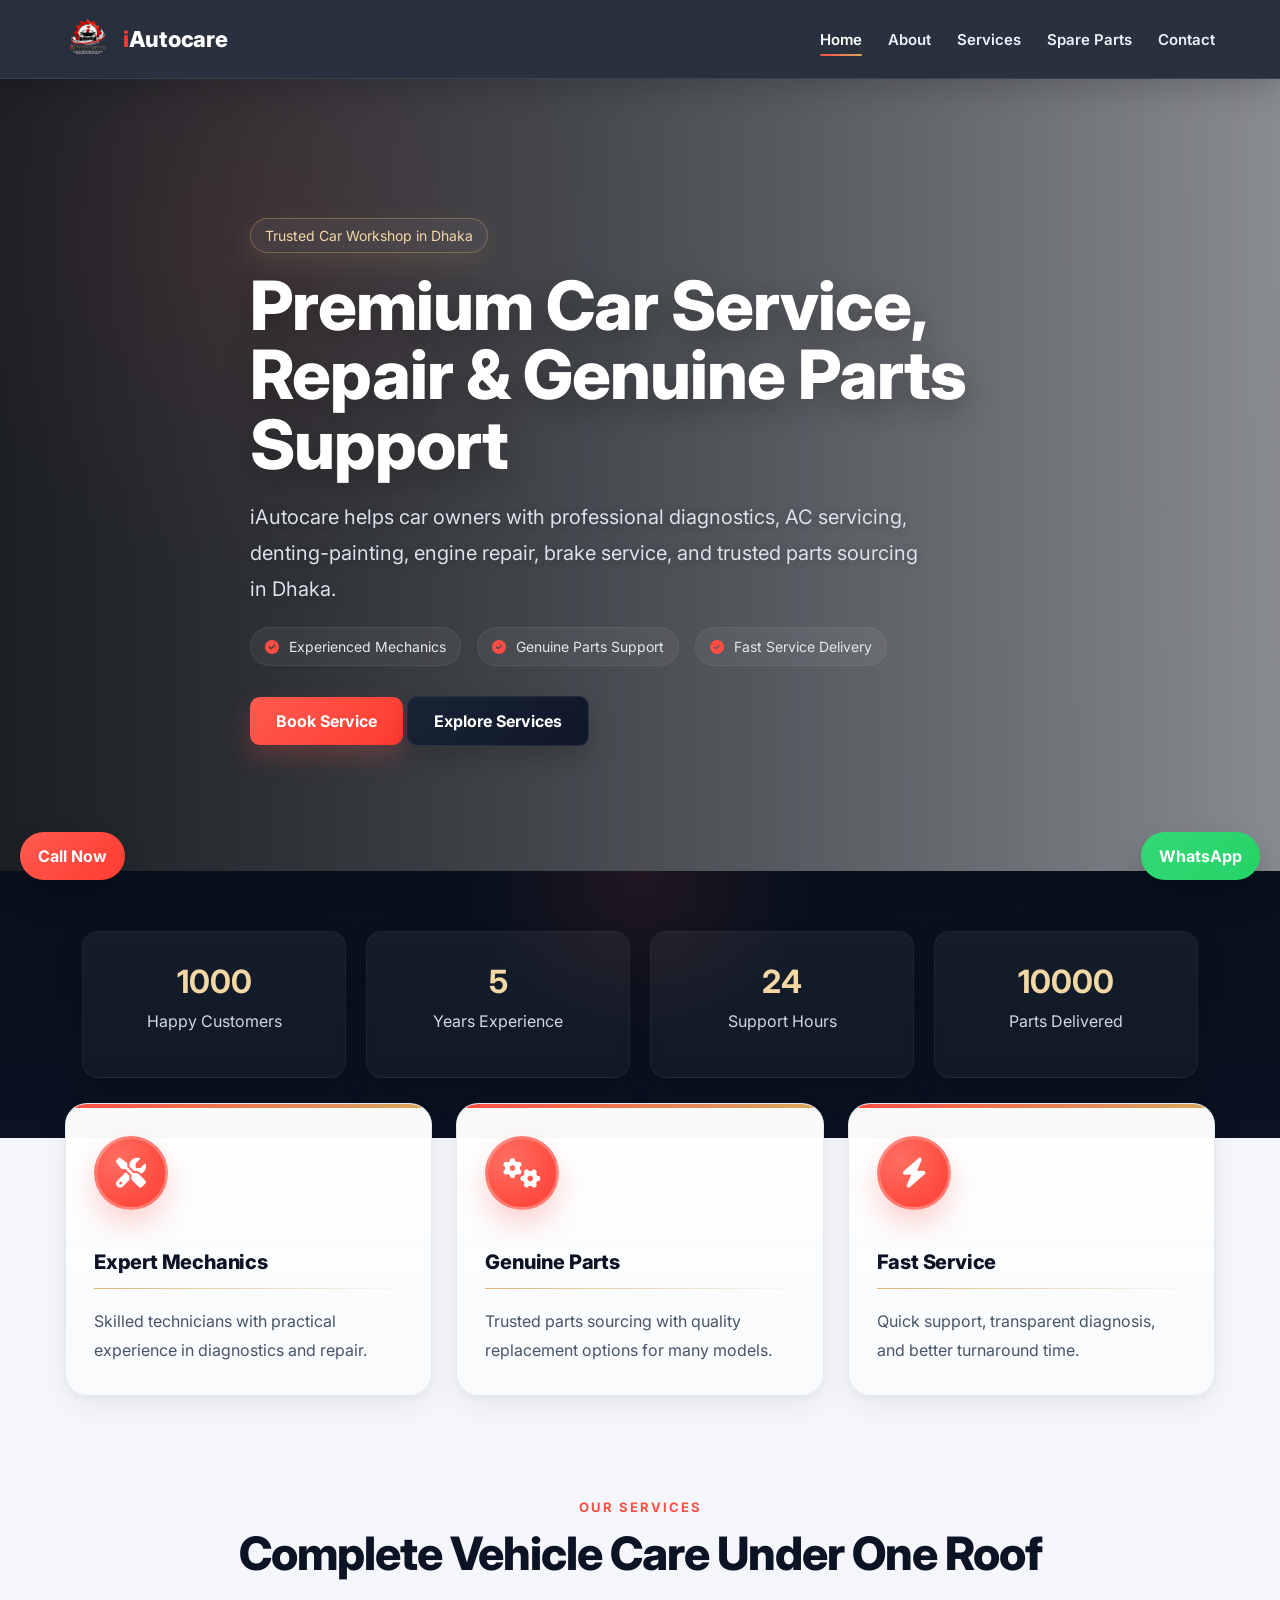
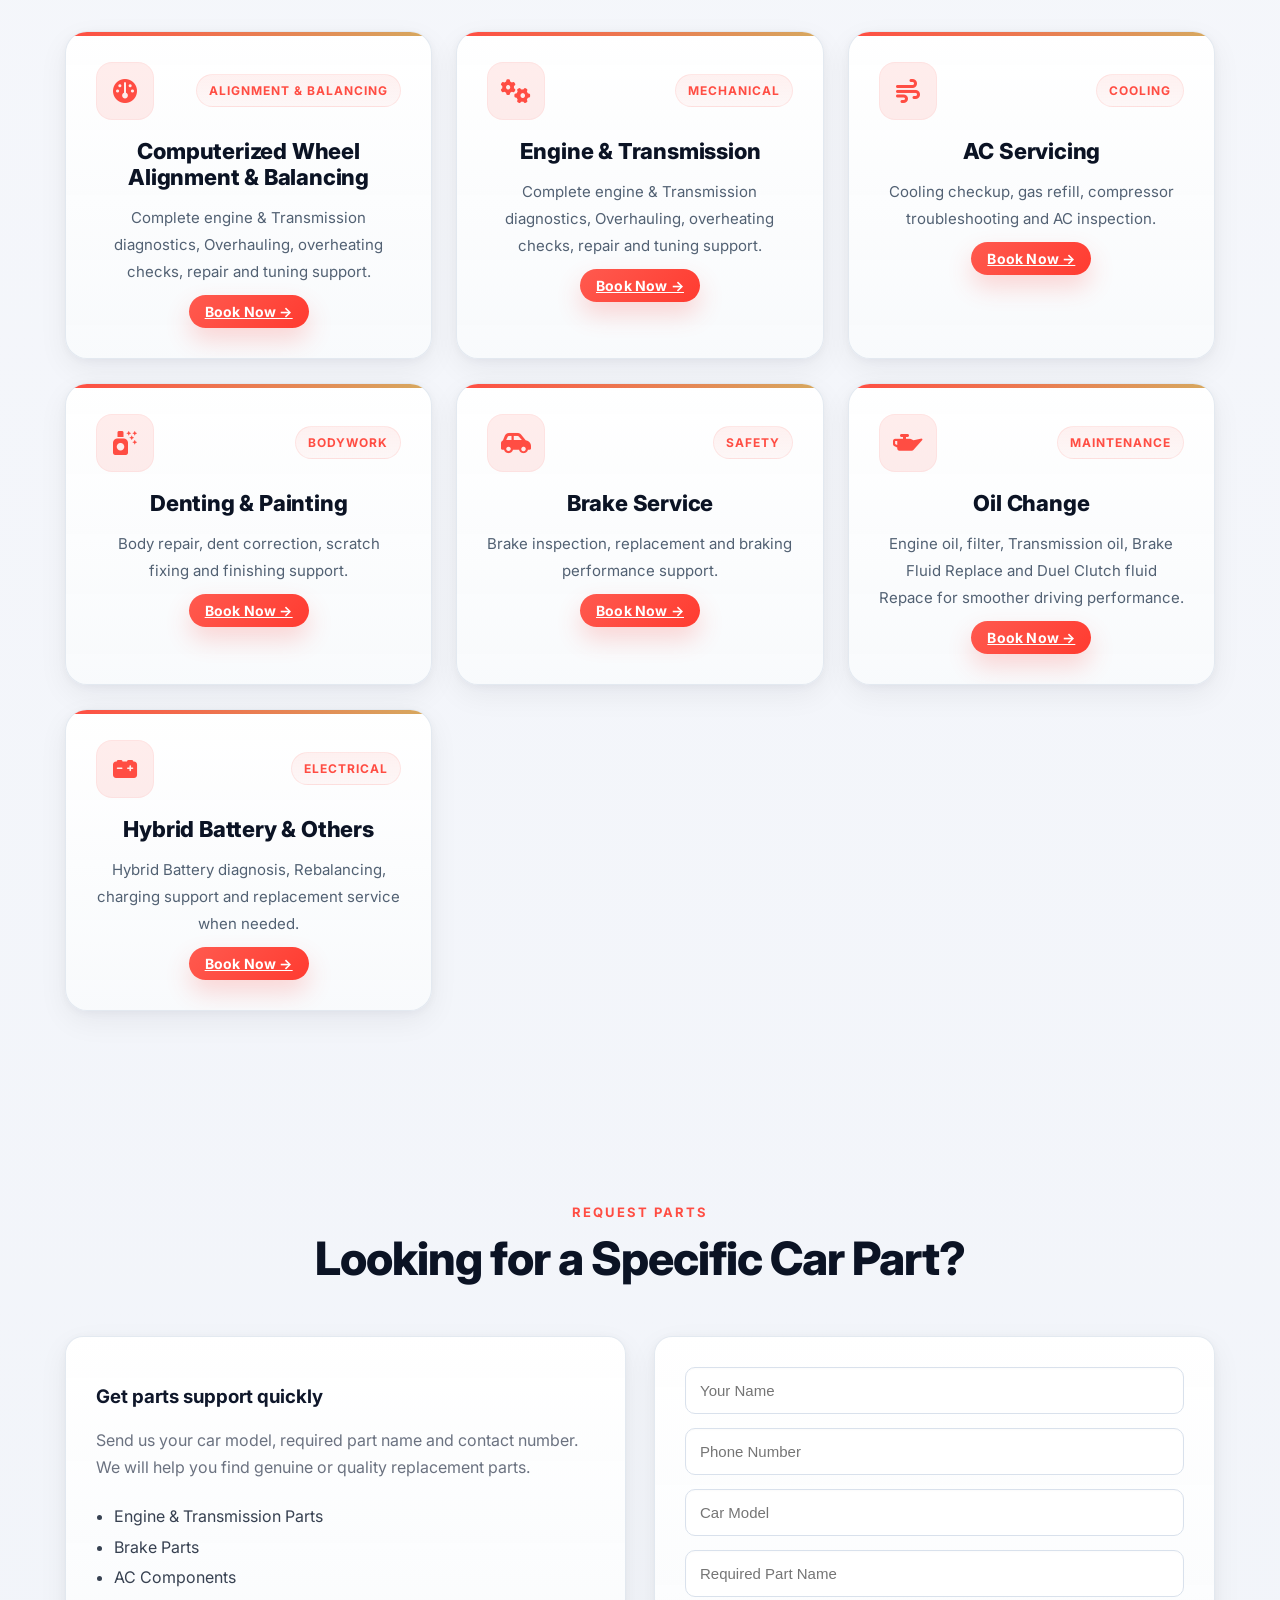
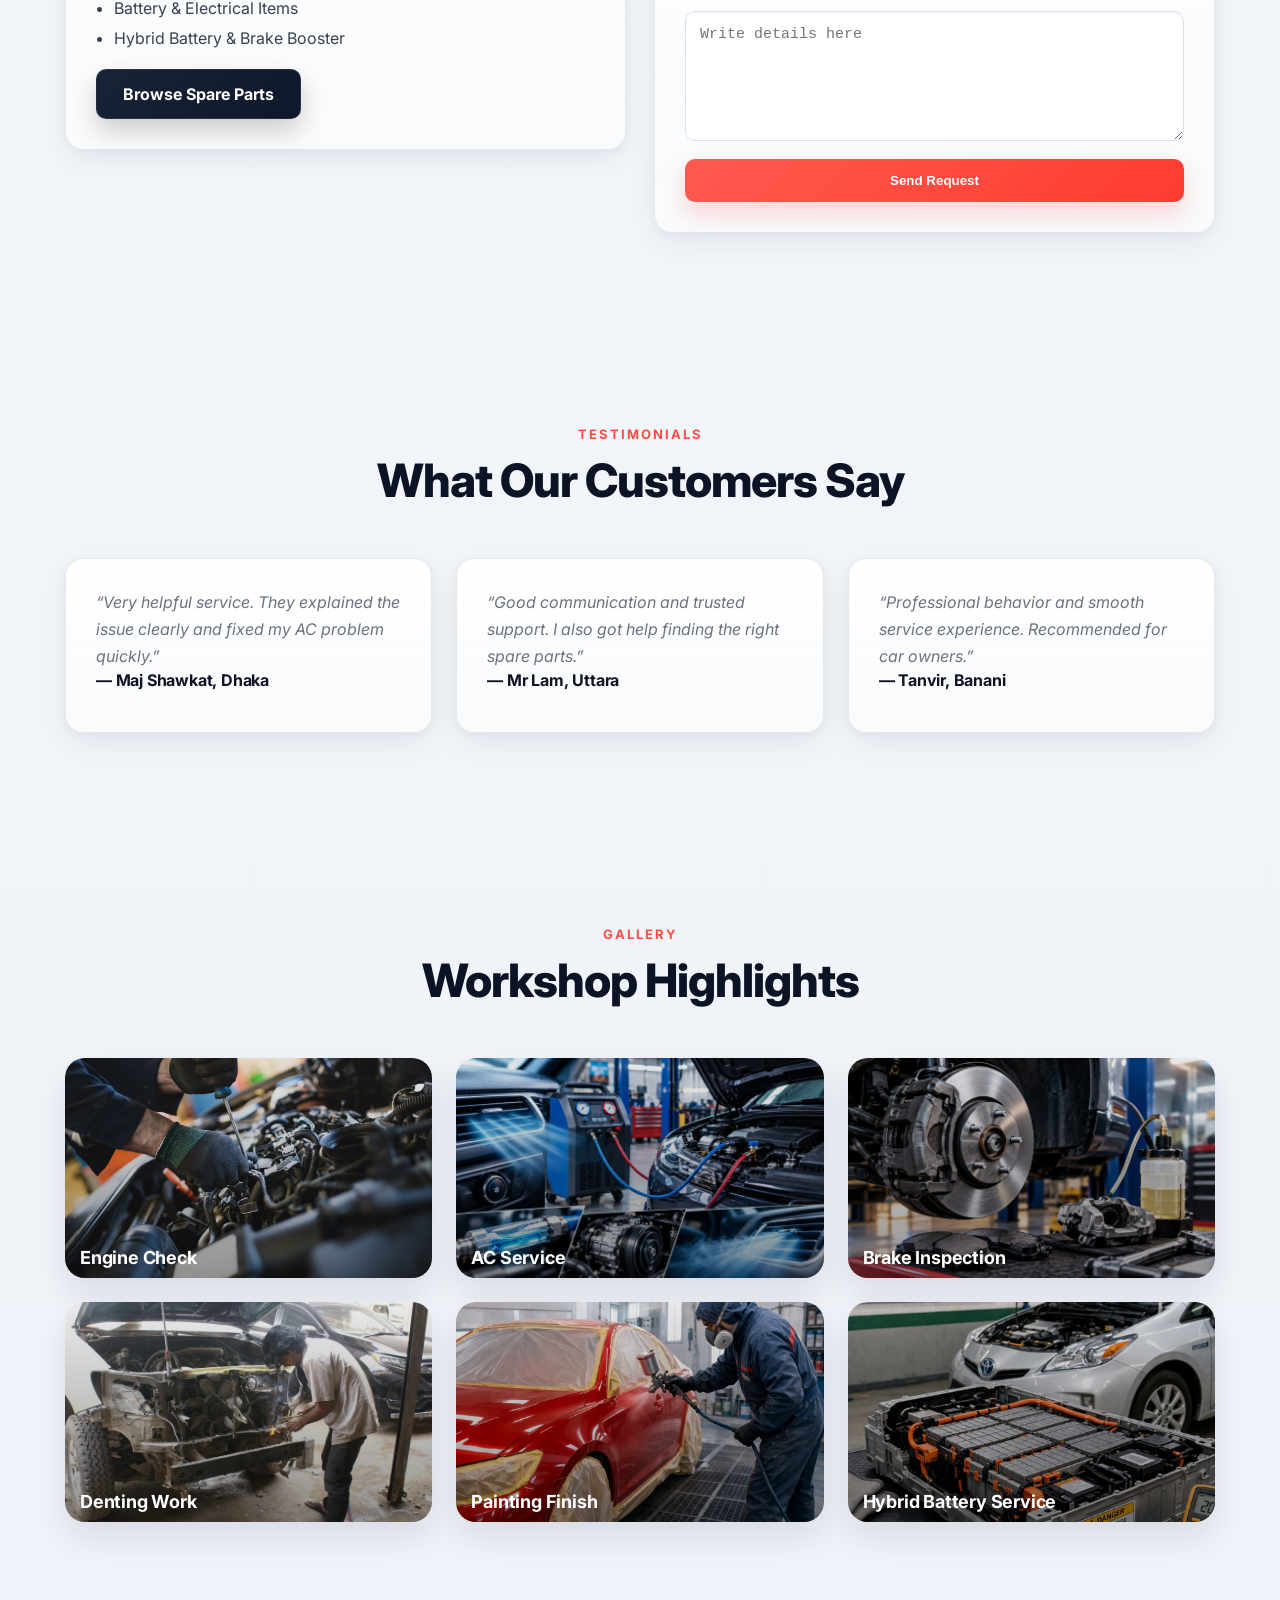
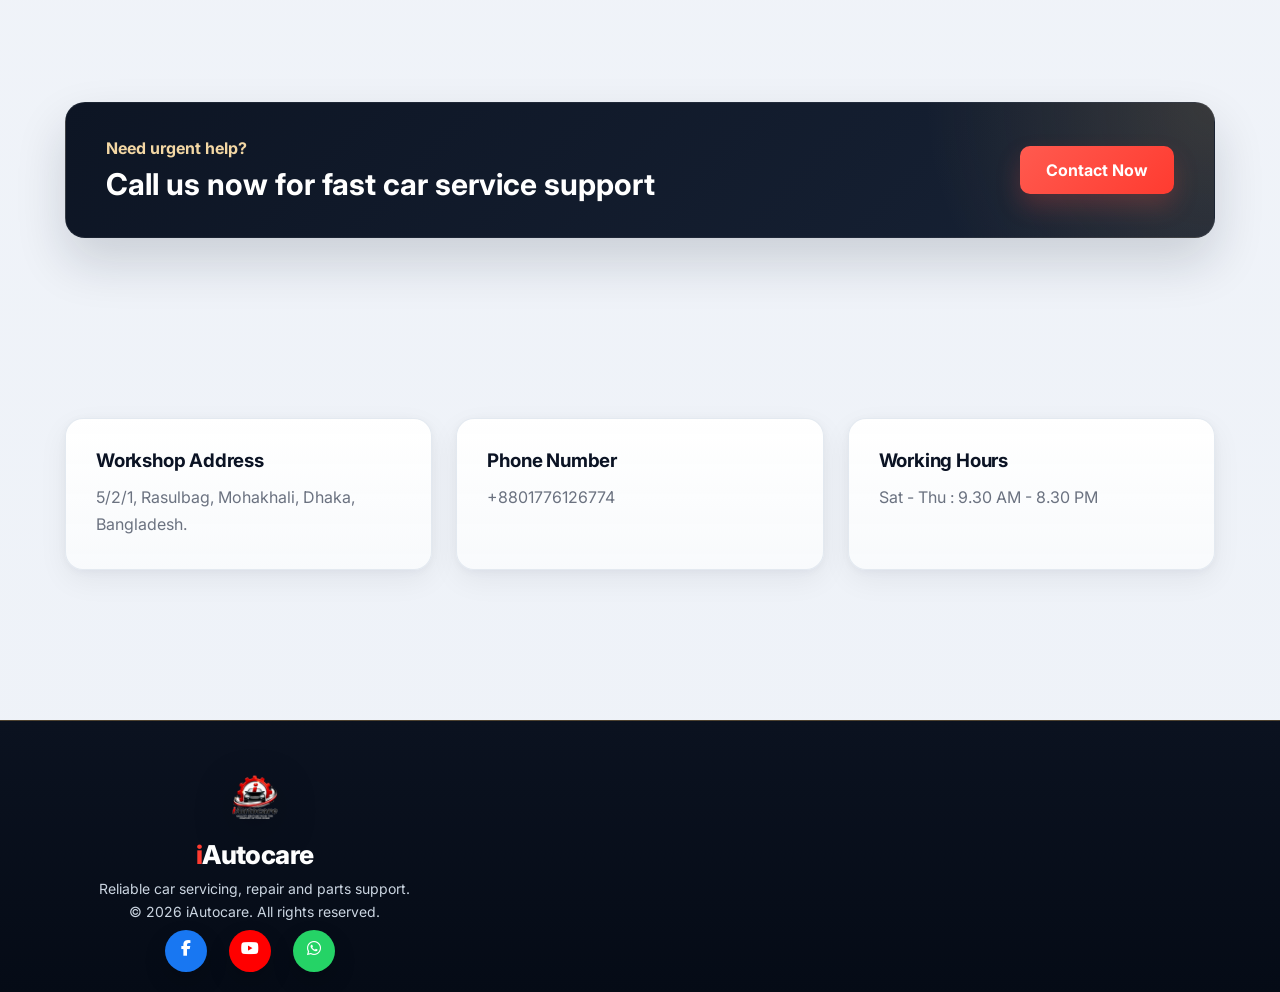
==== commit ec2bc3ef: "Add files via upload" ====
--- a/index.html
+++ b/index.html
@@ -5,7 +5,7 @@
   <meta name="viewport" content="width=device-width, initial-scale=1.0">
   <title>iAutocare | Car Service & Repair in Dhaka</title>
   <meta name="description" content="iAutocare provides professional car servicing, engine repair, AC servicing, denting, painting, and genuine parts support in Dhaka, Bangladesh.">
-  <link rel="stylesheet" href="style.css?v=3">
+  <link rel="stylesheet" href="style.css?v=4">
   <link rel="stylesheet" href="https://cdnjs.cloudflare.com/ajax/libs/font-awesome/6.5.0/css/all.min.css">
   <link href="https://fonts.googleapis.com/css2?family=Inter:wght@400;500;600;700;800&display=swap" rel="stylesheet">
   <link rel="icon" href="logo.png">
@@ -30,6 +30,7 @@
         <a href="index.html" class="active">Home</a>
         <a href="about.html">About</a>
         <a href="services.html">Services</a>
+        <a href="spare-parts.html">Spare Parts</a>
         <a href="contact.html">Contact</a>
       </nav>
     </div>
@@ -62,11 +63,11 @@
   <section class="stats reveal">
     <div class="container stats-grid">
       <div class="stat-box">
-        <h2 class="counter" data-target="1500">0</h2>
+        <h2 class="counter" data-target="1000">0</h2>
         <p>Happy Customers</p>
       </div>
       <div class="stat-box">
-        <h2 class="counter" data-target="6">0</h2>
+        <h2 class="counter" data-target="5">0</h2>
         <p>Years Experience</p>
       </div>
       <div class="stat-box">
@@ -74,7 +75,7 @@
         <p>Support Hours</p>
       </div>
       <div class="stat-box">
-        <h2 class="counter" data-target="20000">0</h2>
+        <h2 class="counter" data-target="10000">0</h2>
         <p>Parts Delivered</p>
       </div>
     </div>
@@ -126,7 +127,7 @@
 
     <div class="service-grid">
 
-      <div class="card premium-service-card">
+<div class="card premium-service-card">
         <div class="service-top">
           <div class="service-badge"><i class="fa-solid fa-gauge"></i></div>
           <span class="service-label">Alignment & Balancing</span>
@@ -221,6 +222,7 @@
             <li>Battery & Electrical Items</li>
 			<li>Hybrid Battery & Brake Booster</li>
           </ul>
+          <a href="spare-parts.html" class="btn btn-dark parts-page-link">Browse Spare Parts</a>
         </div>
 
         <div class="parts-form">
@@ -325,57 +327,28 @@
   </section>
 
   <footer class="footer">
-
-  <div class="footer-container">
-
-    <!-- Left -->
-    <div class="footer-left">
+  <div class="container footer-container">
+    <div class="footer-center">
+      <img src="logo.png" class="footer-logo-img" alt="iAutocare logo">
       <h3><span class="logo-red">i</span>Autocare</h3>
-      <p>Premium car service & repair solutions you can trust.</p>
-
-      <!-- Payment -->
-      <div class="footer-payment">
-        <h4>Payment Methods</h4>
-        <div class="payment-icons">
-          <img src="images/bkash.png" alt="bKash">
-          <img src="images/nagad.png" alt="Nagad">
-          <img src="images/bank.png" alt="Bank">
-          <img src="images/card.png" alt="Card">
-		  <p>We accept secure payments via bKash, Nagad, Rocket & Cards</p>
-        </div>
-      </div>
-    </div>
-
-    <!-- Middle -->
-    <div class="footer-middle">
-      <h4>Quick Links</h4>
-      <ul>
-        <li><a href="index.html">Home</a></li>
-        <li><a href="about.html">About</a></li>
-        <li><a href="services.html">Services</a></li>
-        <li><a href="contact.html">Contact</a></li>
-      </ul>
-    </div>
-
-    <!-- Right -->
-    <div class="footer-right">
-      <h4>Contact</h4>
-      <p>📞 +8801776126774</p>
-      <p>📍 5/2/1, Rasulbag, Mohakhali, Dhaka, Bangladesh</p>
+      <p>Reliable car servicing, repair and parts support.</p>
+      <p>© 2026 iAutocare. All rights reserved.</p>
 
       <div class="footer-social">
-        <a href="#"><i class="fa-brands fa-facebook-f"></i></a>
-        <a href="#"><i class="fa-brands fa-youtube"></i></a>
-        <a href="#"><i class="fa-brands fa-whatsapp"></i></a>
-      </div>
-    </div>
-
-  </div>
-
-  <div class="footer-bottom">
-    <p>© 2026 iAutocare. All rights reserved.</p>
-  </div>
-
+  <a href="#" class="facebook">
+    <i class="fab fa-facebook-f"></i>
+  </a>
+
+  <a href="#" class="youtube">
+    <i class="fab fa-youtube"></i>
+  </a>
+
+  <a href="https://wa.me/8801776126774" target="_blank" class="whatsapp">
+    <i class="fab fa-whatsapp"></i>
+  </a>
+</div>
+    </div>
+  </div>
 </footer>
 
   <a class="whatsapp-btn" href="https://wa.me/8801776126774?text=Hello%20iAutocare,%20I%20need%20car%20service" target="_blank">WhatsApp</a>
@@ -399,6 +372,6 @@
     </form>
   </div>
 </div>
-  <script src="script.js"></script>
+  <script src="script.js?v=4"></script>
 </body>
-</html>
+</html>
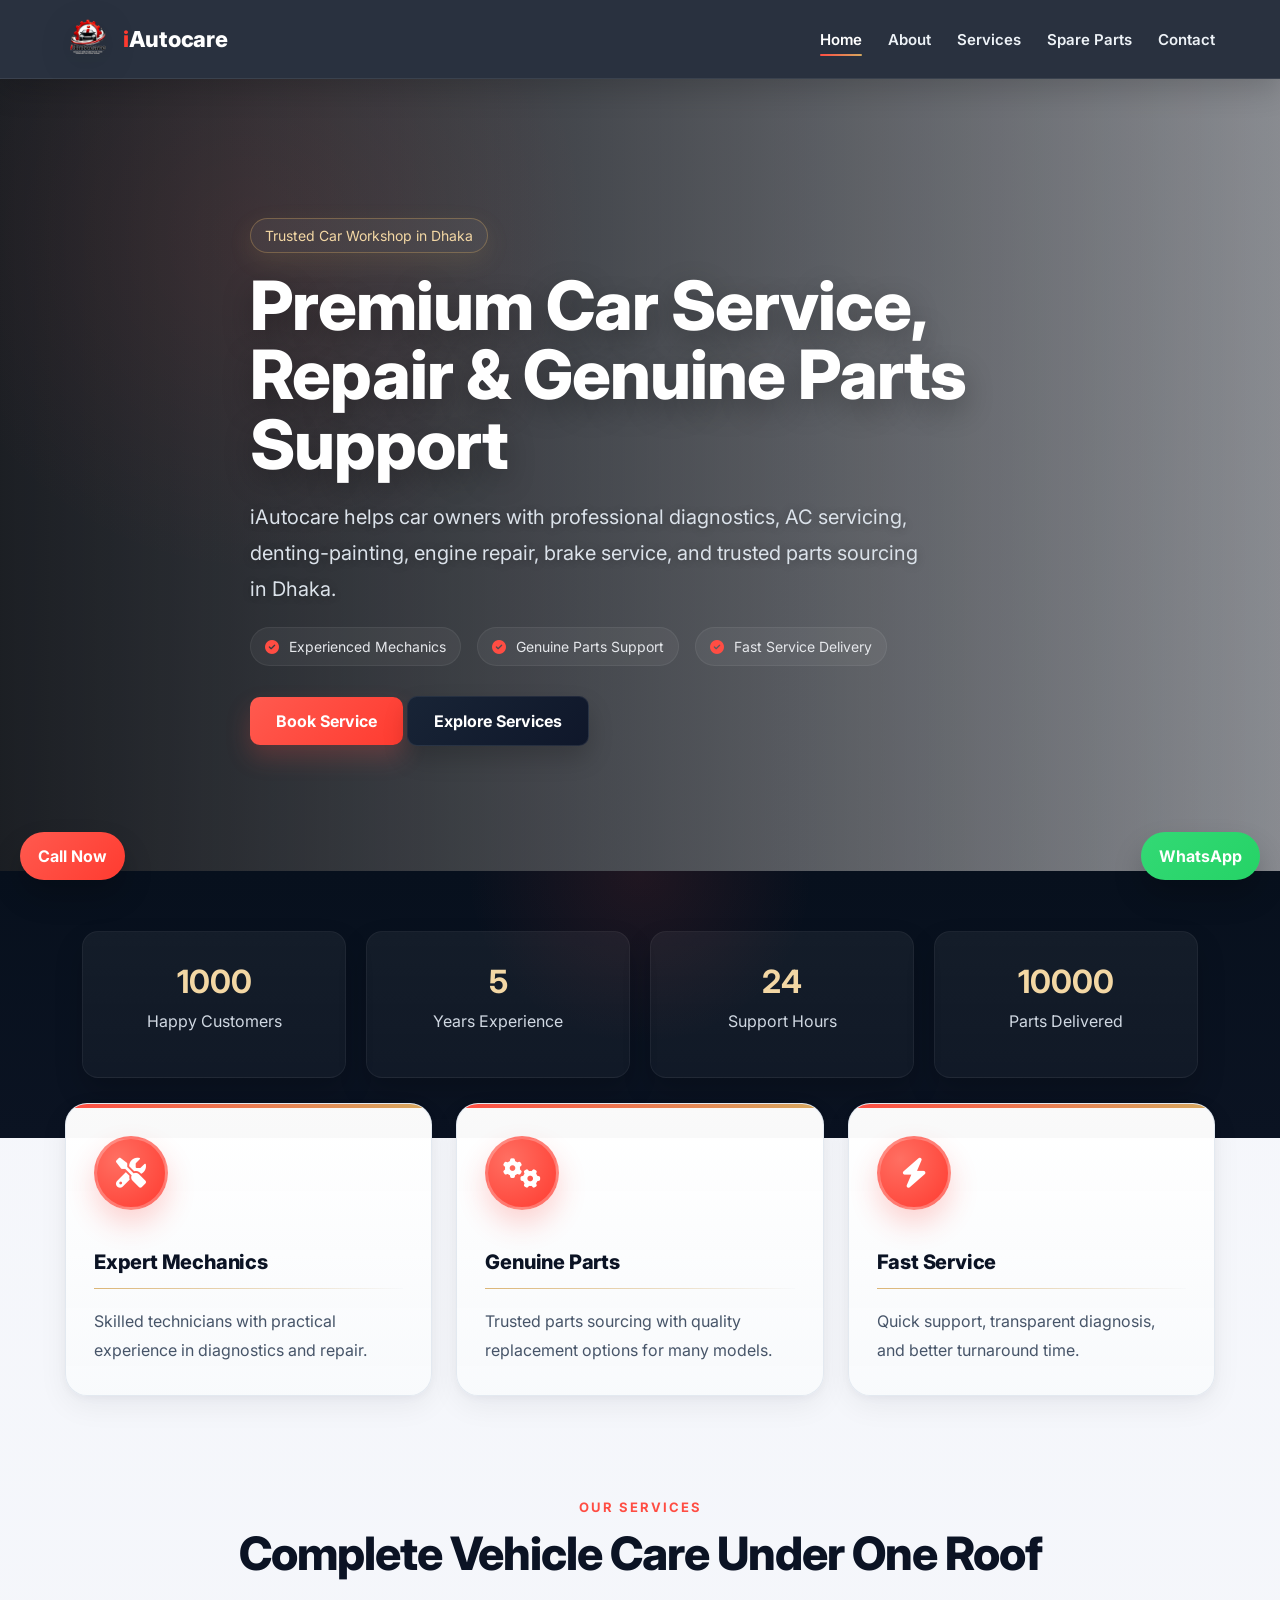
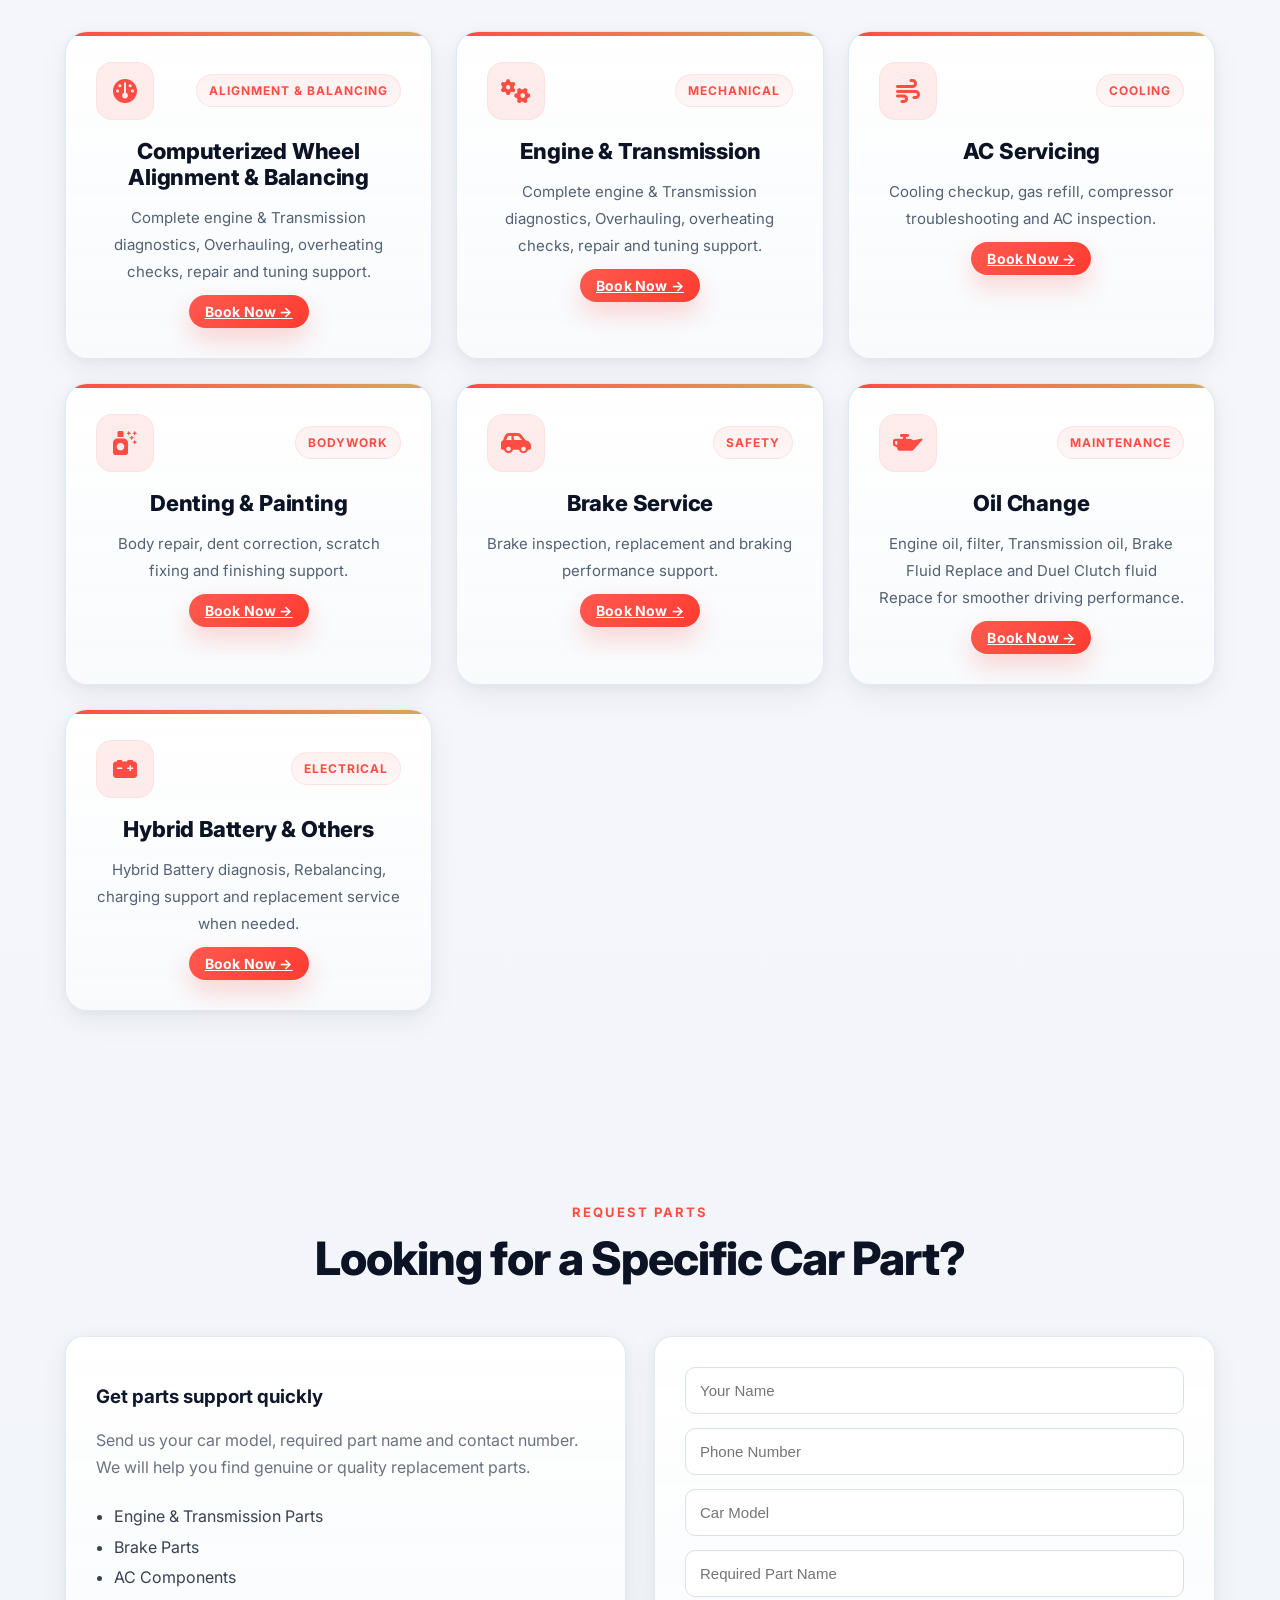
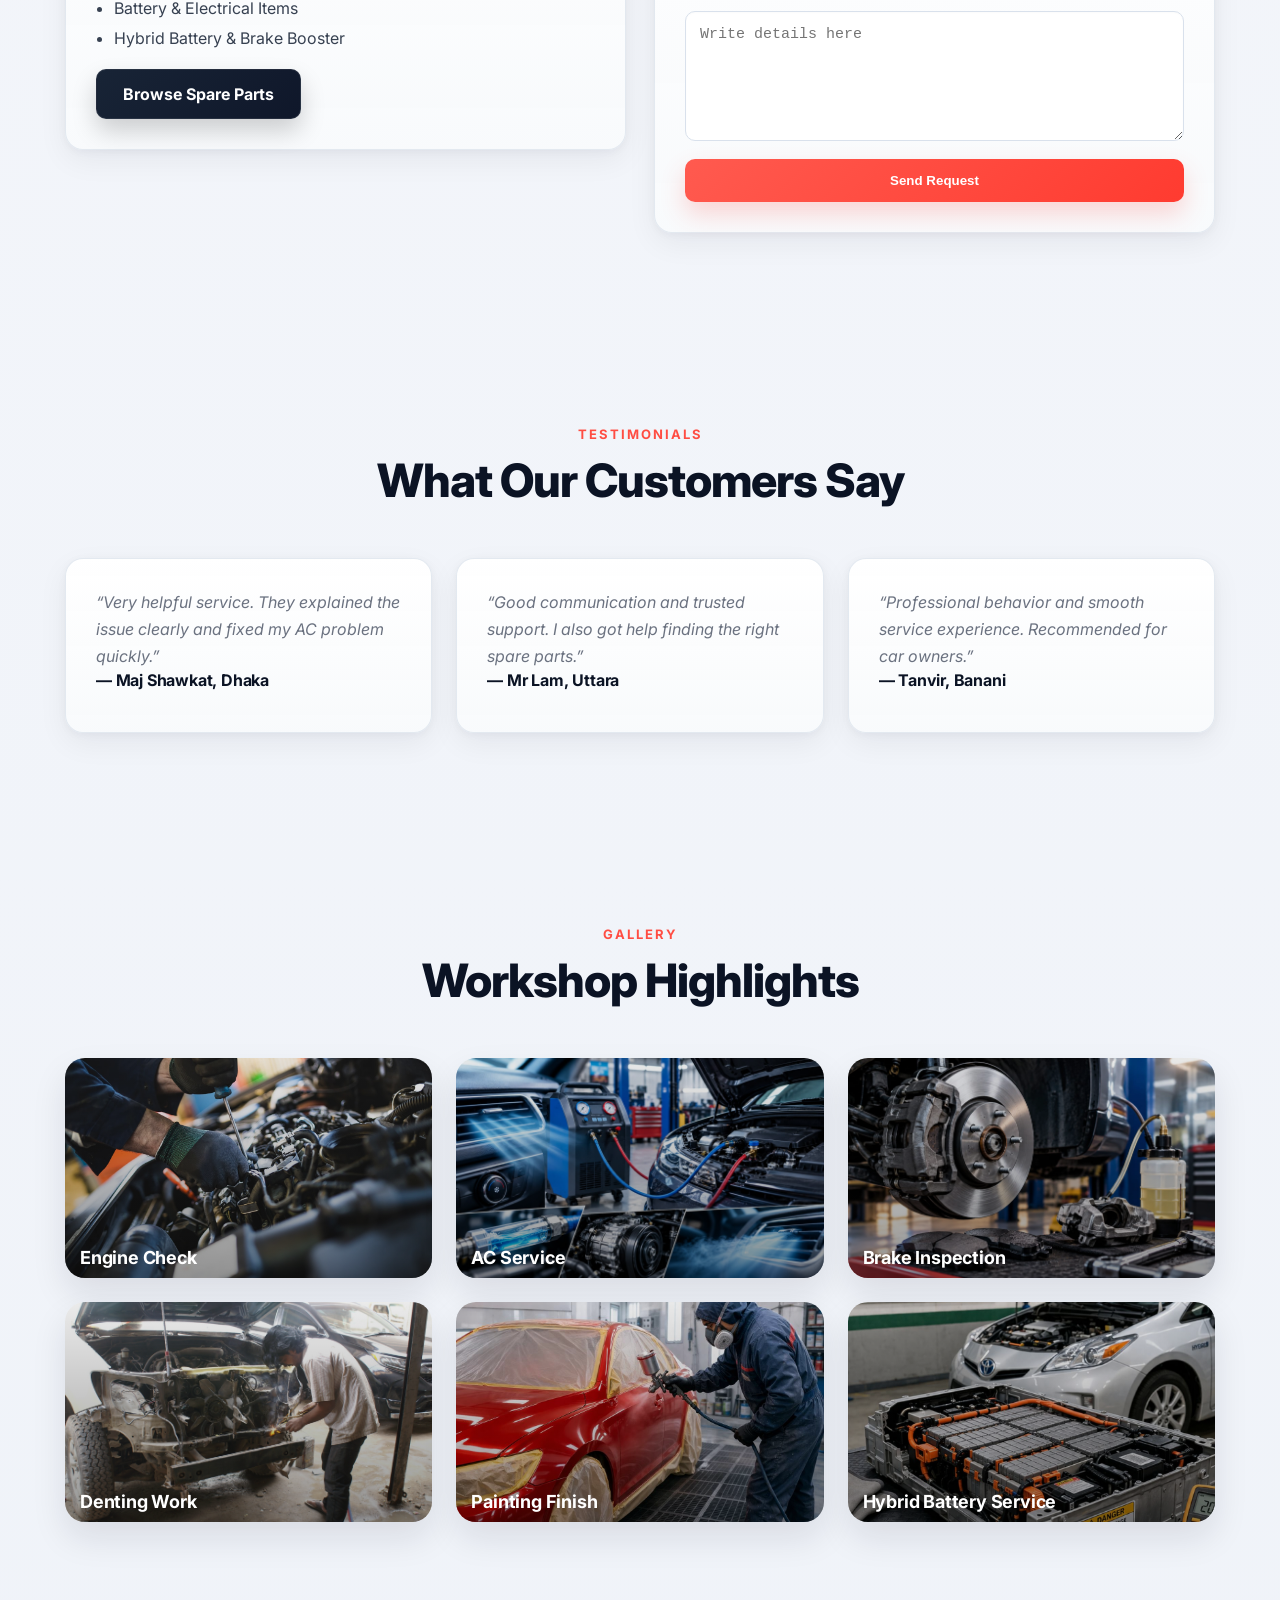
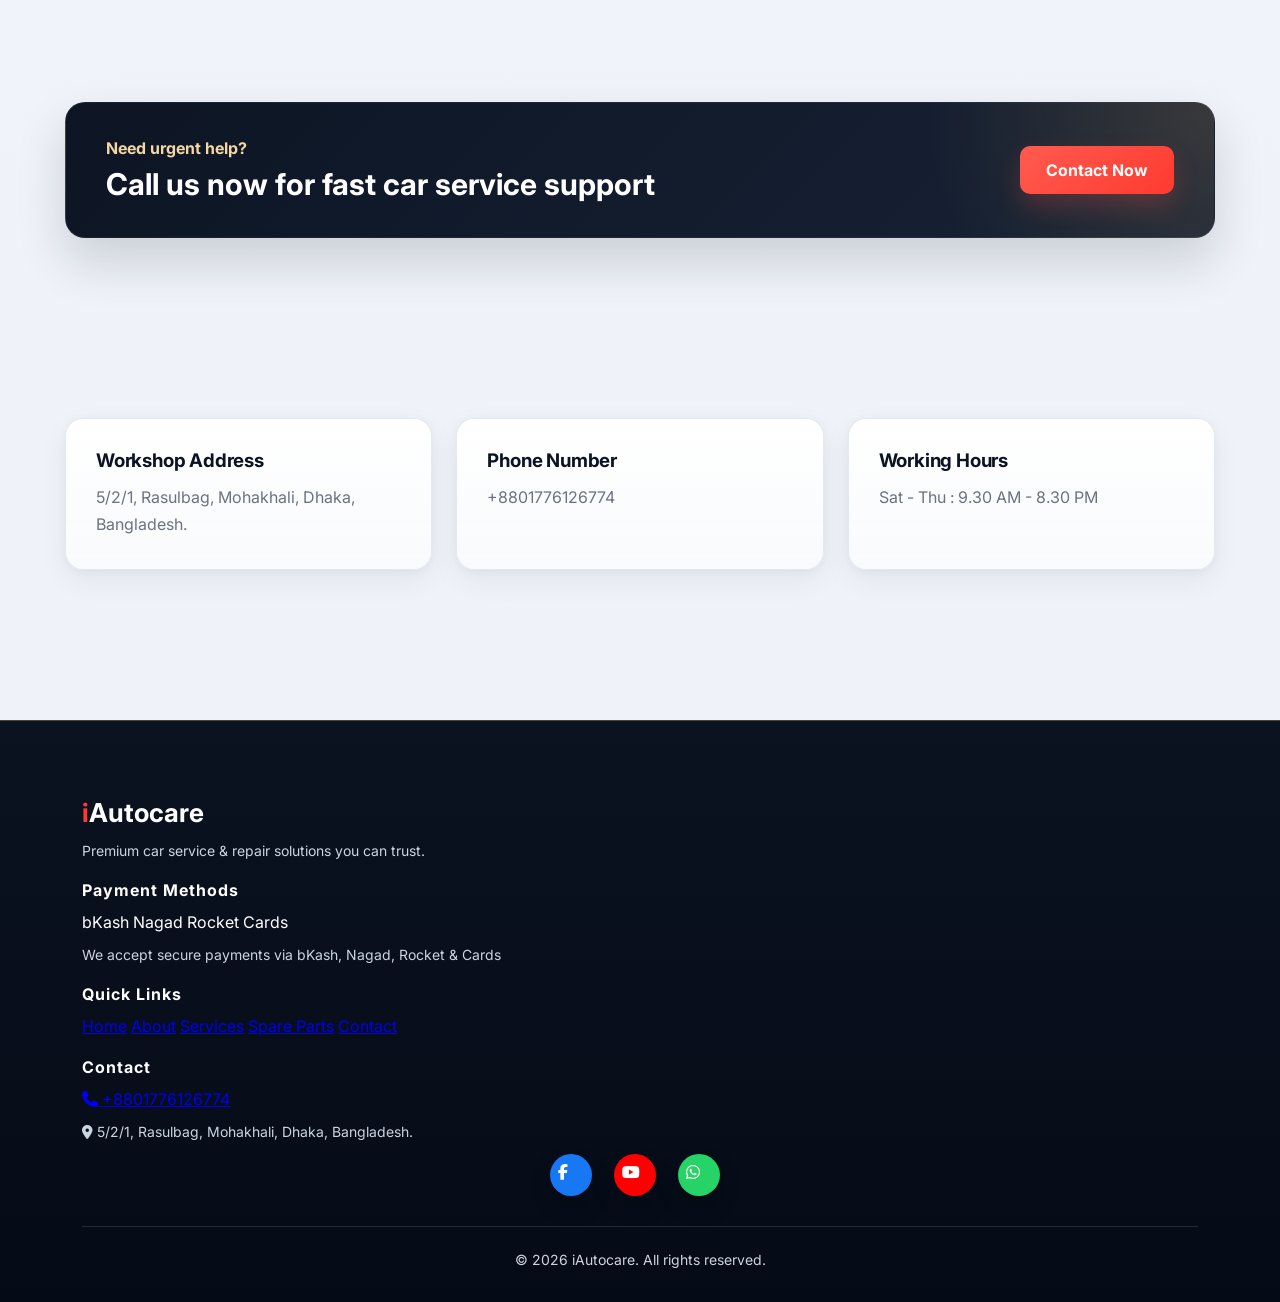
==== commit b3cce218: "Add files via upload" ====
--- a/index.html
+++ b/index.html
@@ -1,377 +1,403 @@
-<!DOCTYPE html>
-<html lang="en">
-<head>
-  <meta charset="UTF-8">
-  <meta name="viewport" content="width=device-width, initial-scale=1.0">
-  <title>iAutocare | Car Service & Repair in Dhaka</title>
-  <meta name="description" content="iAutocare provides professional car servicing, engine repair, AC servicing, denting, painting, and genuine parts support in Dhaka, Bangladesh.">
-  <link rel="stylesheet" href="style.css?v=4">
-  <link rel="stylesheet" href="https://cdnjs.cloudflare.com/ajax/libs/font-awesome/6.5.0/css/all.min.css">
-  <link href="https://fonts.googleapis.com/css2?family=Inter:wght@400;500;600;700;800&display=swap" rel="stylesheet">
-  <link rel="icon" href="logo.png">
-</head>
-<body>
-<div id="preloader">
-  <div class="loader-box">
-    <img src="logo.png" alt="iAutocare Logo" class="loader-logo">
-    <div class="loader-spinner"></div>
-    <p>Loading iAutocare...</p>
-  </div>
-</div>
-
-  <header class="topbar">
-    <div class="container nav-wrap">
-      <div class="logo">
-        <img src="logo.png" alt="iAutocare Logo">
-        <span><span class="logo-red">i</span>Autocare</span>
-      </div>
-
-      <nav class="nav">
-        <a href="index.html" class="active">Home</a>
-        <a href="about.html">About</a>
-        <a href="services.html">Services</a>
-        <a href="spare-parts.html">Spare Parts</a>
-        <a href="contact.html">Contact</a>
-      </nav>
-    </div>
-  </header>
-
-  <section class="hero">
-    <div class="hero-overlay"></div>
-    <div class="container hero-content">
-      <p class="tag">Trusted Car Workshop in Dhaka</p>
-      <h1>Premium Car Service, Repair & Genuine Parts Support</h1>
-      <p class="hero-text">
-        iAutocare helps car owners with professional diagnostics, AC servicing,
-        denting-painting, engine repair, brake service, and trusted parts sourcing
-        in Dhaka.
-      </p>
-
-      <div class="hero-points">
-        <span><i class="fa-solid fa-circle-check"></i> Experienced Mechanics</span>
-        <span><i class="fa-solid fa-circle-check"></i> Genuine Parts Support</span>
-        <span><i class="fa-solid fa-circle-check"></i> Fast Service Delivery</span>
-      </div>
-
-      <div class="hero-buttons">
-        <a href="contact.html" class="btn btn-primary">Book Service</a>
-        <a href="services.html" class="btn btn-dark">Explore Services</a>
-      </div>
-    </div>
-  </section>
-
-  <section class="stats reveal">
-    <div class="container stats-grid">
-      <div class="stat-box">
-        <h2 class="counter" data-target="1000">0</h2>
-        <p>Happy Customers</p>
-      </div>
-      <div class="stat-box">
-        <h2 class="counter" data-target="5">0</h2>
-        <p>Years Experience</p>
-      </div>
-      <div class="stat-box">
-        <h2 class="counter" data-target="24">0</h2>
-        <p>Support Hours</p>
-      </div>
-      <div class="stat-box">
-        <h2 class="counter" data-target="10000">0</h2>
-        <p>Parts Delivered</p>
-      </div>
-    </div>
-  </section>
-
-<section class="features reveal">
-  <div class="container feature-grid">
-    <div class="feature-box premium-feature">
-      <div class="premium-icon-wrap">
-        <div class="feature-icon premium-icon">
-          <i class="fa-solid fa-screwdriver-wrench"></i>
-        </div>
-      </div>
-      <h3>Expert Mechanics</h3>
-      <div class="feature-line"></div>
-      <p>Skilled technicians with practical experience in diagnostics and repair.</p>
-    </div>
-
-    <div class="feature-box premium-feature">
-      <div class="premium-icon-wrap">
-        <div class="feature-icon premium-icon">
-          <i class="fa-solid fa-gears"></i>
-        </div>
-      </div>
-      <h3>Genuine Parts</h3>
-      <div class="feature-line"></div>
-      <p>Trusted parts sourcing with quality replacement options for many models.</p>
-    </div>
-
-    <div class="feature-box premium-feature">
-      <div class="premium-icon-wrap">
-        <div class="feature-icon premium-icon">
-          <i class="fa-solid fa-bolt"></i>
-        </div>
-      </div>
-      <h3>Fast Service</h3>
-      <div class="feature-line"></div>
-      <p>Quick support, transparent diagnosis, and better turnaround time.</p>
-    </div>
-  </div>
-</section>
-
-<section class="services-section reveal">
-  <div class="container">
-    <div class="section-title">
-      <p>OUR SERVICES</p>
-      <h2>Complete Vehicle Care Under One Roof</h2>
-    </div>
-
-    <div class="service-grid">
-
-<div class="card premium-service-card">
-        <div class="service-top">
-          <div class="service-badge"><i class="fa-solid fa-gauge"></i></div>
-          <span class="service-label">Alignment & Balancing</span>
-        </div>
-        <h3>Computerized Wheel Alignment & Balancing</h3>
-        <p>Complete engine & Transmission diagnostics, Overhauling, overheating checks, repair and tuning support.</p>
-        <a href="#" class="book-btn open-modal">Book Now →</a>
-      </div>
-
-      <div class="card premium-service-card">
-        <div class="service-top">
-          <div class="service-badge"><i class="fa-solid fa-gears"></i></div>
-          <span class="service-label">Mechanical</span>
-        </div>
-        <h3>Engine & Transmission</h3>
-        <p>Complete engine & Transmission diagnostics, Overhauling, overheating checks, repair and tuning support.</p>
-        <a href="#" class="book-btn open-modal">Book Now →</a>
-      </div>
-
-      <div class="card premium-service-card">
-        <div class="service-top">
-          <div class="service-badge"><i class="fa-solid fa-wind"></i></div>
-          <span class="service-label">Cooling</span>
-        </div>
-        <h3>AC Servicing</h3>
-        <p>Cooling checkup, gas refill, compressor troubleshooting and AC inspection.</p>
-        <a href="#" class="book-btn open-modal">Book Now →</a>
-      </div>
-
-      <div class="card premium-service-card">
-        <div class="service-top">
-          <div class="service-badge"><i class="fa-solid fa-spray-can-sparkles"></i></div>
-          <span class="service-label">Bodywork</span>
-        </div>
-        <h3>Denting & Painting</h3>
-        <p>Body repair, dent correction, scratch fixing and finishing support.</p>
-        <a href="#" class="book-btn open-modal">Book Now →</a>
-      </div>
-
-      <div class="card premium-service-card">
-        <div class="service-top">
-          <div class="service-badge"><i class="fa-solid fa-car-side"></i></div>
-          <span class="service-label">Safety</span>
-        </div>
-        <h3>Brake Service</h3>
-        <p>Brake inspection, replacement and braking performance support.</p>
-        <a href="#" class="book-btn open-modal">Book Now →</a>
-      </div>
-
-      <div class="card premium-service-card">
-        <div class="service-top">
-          <div class="service-badge"><i class="fa-solid fa-oil-can"></i></div>
-          <span class="service-label">Maintenance</span>
-        </div>
-        <h3>Oil Change</h3>
-        <p>Engine oil, filter, Transmission oil, Brake Fluid Replace and Duel Clutch fluid Repace for smoother driving performance.</p>
-        <a href="#" class="book-btn open-modal">Book Now →</a>
-      </div>
-
-      <div class="card premium-service-card">
-        <div class="service-top">
-          <div class="service-badge"><i class="fa-solid fa-car-battery"></i></div>
-          <span class="service-label">Electrical</span>
-        </div>
-        <h3>Hybrid Battery & Others</h3>
-        <p>Hybrid Battery diagnosis, Rebalancing, charging support and replacement service when needed.</p>
-        <a href="#" class="book-btn open-modal">Book Now →</a>
-      </div>
-
-    </div>
-  </div>
-</section>
-
-  <section class="parts-section reveal">
-    <div class="container">
-      <div class="section-title">
-        <p>REQUEST PARTS</p>
-        <h2>Looking for a Specific Car Part?</h2>
-      </div>
-
-      <div class="parts-box">
-        <div class="parts-text">
-          <h3>Get parts support quickly</h3>
-          <p>
-            Send us your car model, required part name and contact number.
-            We will help you find genuine or quality replacement parts.
-          </p>
-          <ul class="check-list">
-            <li>Engine & Transmission Parts</li>
-            <li>Brake Parts</li>
-            <li>AC Components</li>
-            <li>Battery & Electrical Items</li>
-			<li>Hybrid Battery & Brake Booster</li>
-          </ul>
-          <a href="spare-parts.html" class="btn btn-dark parts-page-link">Browse Spare Parts</a>
-        </div>
-
-        <div class="parts-form">
-          <form onsubmit="sendPartsToWhatsApp(event)">
-            <input type="text" id="partsName" placeholder="Your Name" required>
-            <input type="text" id="partsPhone" placeholder="Phone Number" required>
-            <input type="text" id="partsCarModel" placeholder="Car Model">
-            <input type="text" id="requiredPart" placeholder="Required Part Name">
-            <textarea id="partsMessage" placeholder="Write details here"></textarea>
-            <button type="submit" class="btn btn-primary full-btn">Send Request</button>
-          </form>
-        </div>
-      </div>
-    </div>
-  </section>
-
-  <section class="testimonial-section reveal">
-    <div class="container">
-      <div class="section-title">
-        <p>TESTIMONIALS</p>
-        <h2>What Our Customers Say</h2>
-      </div>
-
-      <div class="testimonial-grid">
-        <div class="testimonial-card">
-          <p>“Very helpful service. They explained the issue clearly and fixed my AC problem quickly.”</p>
-          <h4>— Maj Shawkat, Dhaka</h4>
-        </div>
-        <div class="testimonial-card">
-          <p>“Good communication and trusted support. I also got help finding the right spare parts.”</p>
-          <h4>— Mr Lam, Uttara</h4>
-        </div>
-        <div class="testimonial-card">
-          <p>“Professional behavior and smooth service experience. Recommended for car owners.”</p>
-          <h4>— Tanvir, Banani</h4>
-        </div>
-      </div>
-    </div>
-  </section>
-
-  <section class="gallery-section reveal">
-    <div class="container">
-      <div class="section-title">
-        <p>GALLERY</p>
-        <h2>Workshop Highlights</h2>
-      </div>
-
-      <div class="gallery-grid">
-        <div class="gallery-item">
-          <img src="images/engine.jpg" alt="Engine Check">
-          <p>Engine Check</p>
-        </div>
-        <div class="gallery-item">
-          <img src="images/ac.jpg" alt="AC Service">
-          <p>AC Service</p>
-        </div>
-        <div class="gallery-item">
-          <img src="images/brake.jpg" alt="Brake Inspection">
-          <p>Brake Inspection</p>
-        </div>
-        <div class="gallery-item">
-          <img src="images/denting.jpg" alt="Denting Work">
-          <p>Denting Work</p>
-        </div>
-        <div class="gallery-item">
-          <img src="images/painting.jpg" alt="Painting Finish">
-          <p>Painting Finish</p>
-        </div>
-        <div class="gallery-item">
-          <img src="images/battery.jpg" alt="Battery Support">
-          <p>Hybrid Battery Service</p>
-        </div>
-      </div>
-    </div>
-  </section>
-
-  <section class="cta-section reveal">
-    <div class="container cta-box">
-      <div>
-        <p class="small-title">Need urgent help?</p>
-        <h2>Call us now for fast car service support</h2>
-      </div>
-      <a href="contact.html" class="btn btn-primary">Contact Now</a>
-    </div>
-  </section>
-
-  <section class="contact-preview reveal">
-    <div class="container contact-grid">
-      <div class="contact-card">
-        <h3>Workshop Address</h3>
-        <p>5/2/1, Rasulbag, Mohakhali, Dhaka, Bangladesh.</p>
-      </div>
-      <div class="contact-card">
-        <h3>Phone Number</h3>
-        <p>+8801776126774</p>
-      </div>
-      <div class="contact-card">
-        <h3>Working Hours</h3>
-        <p>Sat - Thu : 9.30 AM - 8.30 PM</p>
-      </div>
-    </div>
-  </section>
-
-  <footer class="footer">
-  <div class="container footer-container">
-    <div class="footer-center">
-      <img src="logo.png" class="footer-logo-img" alt="iAutocare logo">
-      <h3><span class="logo-red">i</span>Autocare</h3>
-      <p>Reliable car servicing, repair and parts support.</p>
-      <p>© 2026 iAutocare. All rights reserved.</p>
-
-      <div class="footer-social">
-  <a href="#" class="facebook">
-    <i class="fab fa-facebook-f"></i>
-  </a>
-
-  <a href="#" class="youtube">
-    <i class="fab fa-youtube"></i>
-  </a>
-
-  <a href="https://wa.me/8801776126774" target="_blank" class="whatsapp">
-    <i class="fab fa-whatsapp"></i>
-  </a>
-</div>
-    </div>
-  </div>
-</footer>
-
-  <a class="whatsapp-btn" href="https://wa.me/8801776126774?text=Hello%20iAutocare,%20I%20need%20car%20service" target="_blank">WhatsApp</a>
-  <a class="call-btn" href="tel:+8801776126774">Call Now</a>
-
-  <!-- Booking Modal -->
-<div id="bookingModal" class="modal">
-  <div class="modal-content">
-    <span class="close-btn">&times;</span>
-
-    <h2>Book Service</h2>
-
-    <form id="bookingForm">
-      <input type="text" id="bookingName" placeholder="Your Name" required>
-      <input type="text" id="bookingPhone" placeholder="Phone Number" required>
-      <input type="text" id="bookingCarModel" placeholder="Car Model">
-      <input type="text" id="bookingService" placeholder="Service Needed">
-      <textarea id="bookingMessage" placeholder="Write details here"></textarea>
-
-      <button type="submit" class="submit-btn">Send to WhatsApp</button>
-    </form>
-  </div>
-</div>
-  <script src="script.js?v=4"></script>
-</body>
+<!DOCTYPE html>
+<html lang="en">
+<head>
+  <meta charset="UTF-8">
+  <meta name="viewport" content="width=device-width, initial-scale=1.0">
+  <title>iAutocare | Car Service & Repair in Dhaka</title>
+  <meta name="description" content="iAutocare provides professional car servicing, engine repair, AC servicing, denting, painting, and genuine parts support in Dhaka, Bangladesh.">
+  <link rel="stylesheet" href="style.css?v=5">
+  <link rel="stylesheet" href="https://cdnjs.cloudflare.com/ajax/libs/font-awesome/6.5.0/css/all.min.css">
+  <link href="https://fonts.googleapis.com/css2?family=Inter:wght@400;500;600;700;800&display=swap" rel="stylesheet">
+  <link rel="icon" href="logo.png">
+</head>
+<body>
+<div id="preloader">
+  <div class="loader-box">
+    <img src="logo.png" alt="iAutocare Logo" class="loader-logo">
+    <div class="loader-spinner"></div>
+    <p>Loading iAutocare...</p>
+  </div>
+</div>
+
+  <header class="topbar">
+    <div class="container nav-wrap">
+      <div class="logo">
+        <img src="logo.png" alt="iAutocare Logo">
+        <span><span class="logo-red">i</span>Autocare</span>
+      </div>
+
+      <nav class="nav">
+        <a href="index.html" class="active">Home</a>
+        <a href="about.html">About</a>
+        <a href="services.html">Services</a>
+        <a href="spare-parts.html">Spare Parts</a>
+        <a href="contact.html">Contact</a>
+      </nav>
+    </div>
+  </header>
+
+  <section class="hero">
+    <div class="hero-overlay"></div>
+    <div class="container hero-content">
+      <p class="tag">Trusted Car Workshop in Dhaka</p>
+      <h1>Premium Car Service, Repair & Genuine Parts Support</h1>
+      <p class="hero-text">
+        iAutocare helps car owners with professional diagnostics, AC servicing,
+        denting-painting, engine repair, brake service, and trusted parts sourcing
+        in Dhaka.
+      </p>
+
+      <div class="hero-points">
+        <span><i class="fa-solid fa-circle-check"></i> Experienced Mechanics</span>
+        <span><i class="fa-solid fa-circle-check"></i> Genuine Parts Support</span>
+        <span><i class="fa-solid fa-circle-check"></i> Fast Service Delivery</span>
+      </div>
+
+      <div class="hero-buttons">
+        <a href="contact.html" class="btn btn-primary">Book Service</a>
+        <a href="services.html" class="btn btn-dark">Explore Services</a>
+      </div>
+    </div>
+  </section>
+
+  <section class="stats reveal">
+    <div class="container stats-grid">
+      <div class="stat-box">
+        <h2 class="counter" data-target="1000">0</h2>
+        <p>Happy Customers</p>
+      </div>
+      <div class="stat-box">
+        <h2 class="counter" data-target="5">0</h2>
+        <p>Years Experience</p>
+      </div>
+      <div class="stat-box">
+        <h2 class="counter" data-target="24">0</h2>
+        <p>Support Hours</p>
+      </div>
+      <div class="stat-box">
+        <h2 class="counter" data-target="10000">0</h2>
+        <p>Parts Delivered</p>
+      </div>
+    </div>
+  </section>
+
+<section class="features reveal">
+  <div class="container feature-grid">
+    <div class="feature-box premium-feature">
+      <div class="premium-icon-wrap">
+        <div class="feature-icon premium-icon">
+          <i class="fa-solid fa-screwdriver-wrench"></i>
+        </div>
+      </div>
+      <h3>Expert Mechanics</h3>
+      <div class="feature-line"></div>
+      <p>Skilled technicians with practical experience in diagnostics and repair.</p>
+    </div>
+
+    <div class="feature-box premium-feature">
+      <div class="premium-icon-wrap">
+        <div class="feature-icon premium-icon">
+          <i class="fa-solid fa-gears"></i>
+        </div>
+      </div>
+      <h3>Genuine Parts</h3>
+      <div class="feature-line"></div>
+      <p>Trusted parts sourcing with quality replacement options for many models.</p>
+    </div>
+
+    <div class="feature-box premium-feature">
+      <div class="premium-icon-wrap">
+        <div class="feature-icon premium-icon">
+          <i class="fa-solid fa-bolt"></i>
+        </div>
+      </div>
+      <h3>Fast Service</h3>
+      <div class="feature-line"></div>
+      <p>Quick support, transparent diagnosis, and better turnaround time.</p>
+    </div>
+  </div>
+</section>
+
+<section class="services-section reveal">
+  <div class="container">
+    <div class="section-title">
+      <p>OUR SERVICES</p>
+      <h2>Complete Vehicle Care Under One Roof</h2>
+    </div>
+
+    <div class="service-grid">
+
+<div class="card premium-service-card">
+        <div class="service-top">
+          <div class="service-badge"><i class="fa-solid fa-gauge"></i></div>
+          <span class="service-label">Alignment & Balancing</span>
+        </div>
+        <h3>Computerized Wheel Alignment & Balancing</h3>
+        <p>Complete engine & Transmission diagnostics, Overhauling, overheating checks, repair and tuning support.</p>
+        <a href="#" class="book-btn open-modal">Book Now →</a>
+      </div>
+
+      <div class="card premium-service-card">
+        <div class="service-top">
+          <div class="service-badge"><i class="fa-solid fa-gears"></i></div>
+          <span class="service-label">Mechanical</span>
+        </div>
+        <h3>Engine & Transmission</h3>
+        <p>Complete engine & Transmission diagnostics, Overhauling, overheating checks, repair and tuning support.</p>
+        <a href="#" class="book-btn open-modal">Book Now →</a>
+      </div>
+
+      <div class="card premium-service-card">
+        <div class="service-top">
+          <div class="service-badge"><i class="fa-solid fa-wind"></i></div>
+          <span class="service-label">Cooling</span>
+        </div>
+        <h3>AC Servicing</h3>
+        <p>Cooling checkup, gas refill, compressor troubleshooting and AC inspection.</p>
+        <a href="#" class="book-btn open-modal">Book Now →</a>
+      </div>
+
+      <div class="card premium-service-card">
+        <div class="service-top">
+          <div class="service-badge"><i class="fa-solid fa-spray-can-sparkles"></i></div>
+          <span class="service-label">Bodywork</span>
+        </div>
+        <h3>Denting & Painting</h3>
+        <p>Body repair, dent correction, scratch fixing and finishing support.</p>
+        <a href="#" class="book-btn open-modal">Book Now →</a>
+      </div>
+
+      <div class="card premium-service-card">
+        <div class="service-top">
+          <div class="service-badge"><i class="fa-solid fa-car-side"></i></div>
+          <span class="service-label">Safety</span>
+        </div>
+        <h3>Brake Service</h3>
+        <p>Brake inspection, replacement and braking performance support.</p>
+        <a href="#" class="book-btn open-modal">Book Now →</a>
+      </div>
+
+      <div class="card premium-service-card">
+        <div class="service-top">
+          <div class="service-badge"><i class="fa-solid fa-oil-can"></i></div>
+          <span class="service-label">Maintenance</span>
+        </div>
+        <h3>Oil Change</h3>
+        <p>Engine oil, filter, Transmission oil, Brake Fluid Replace and Duel Clutch fluid Repace for smoother driving performance.</p>
+        <a href="#" class="book-btn open-modal">Book Now →</a>
+      </div>
+
+      <div class="card premium-service-card">
+        <div class="service-top">
+          <div class="service-badge"><i class="fa-solid fa-car-battery"></i></div>
+          <span class="service-label">Electrical</span>
+        </div>
+        <h3>Hybrid Battery & Others</h3>
+        <p>Hybrid Battery diagnosis, Rebalancing, charging support and replacement service when needed.</p>
+        <a href="#" class="book-btn open-modal">Book Now →</a>
+      </div>
+
+    </div>
+  </div>
+</section>
+
+  <section class="parts-section reveal">
+    <div class="container">
+      <div class="section-title">
+        <p>REQUEST PARTS</p>
+        <h2>Looking for a Specific Car Part?</h2>
+      </div>
+
+      <div class="parts-box">
+        <div class="parts-text">
+          <h3>Get parts support quickly</h3>
+          <p>
+            Send us your car model, required part name and contact number.
+            We will help you find genuine or quality replacement parts.
+          </p>
+          <ul class="check-list">
+            <li>Engine & Transmission Parts</li>
+            <li>Brake Parts</li>
+            <li>AC Components</li>
+            <li>Battery & Electrical Items</li>
+			<li>Hybrid Battery & Brake Booster</li>
+          </ul>
+          <a href="spare-parts.html" class="btn btn-dark parts-page-link">Browse Spare Parts</a>
+        </div>
+
+        <div class="parts-form">
+          <form onsubmit="sendPartsToWhatsApp(event)">
+            <input type="text" id="partsName" placeholder="Your Name" required>
+            <input type="text" id="partsPhone" placeholder="Phone Number" required>
+            <input type="text" id="partsCarModel" placeholder="Car Model">
+            <input type="text" id="requiredPart" placeholder="Required Part Name">
+            <textarea id="partsMessage" placeholder="Write details here"></textarea>
+            <button type="submit" class="btn btn-primary full-btn">Send Request</button>
+          </form>
+        </div>
+      </div>
+    </div>
+  </section>
+
+  <section class="testimonial-section reveal">
+    <div class="container">
+      <div class="section-title">
+        <p>TESTIMONIALS</p>
+        <h2>What Our Customers Say</h2>
+      </div>
+
+      <div class="testimonial-grid">
+        <div class="testimonial-card">
+          <p>“Very helpful service. They explained the issue clearly and fixed my AC problem quickly.”</p>
+          <h4>— Maj Shawkat, Dhaka</h4>
+        </div>
+        <div class="testimonial-card">
+          <p>“Good communication and trusted support. I also got help finding the right spare parts.”</p>
+          <h4>— Mr Lam, Uttara</h4>
+        </div>
+        <div class="testimonial-card">
+          <p>“Professional behavior and smooth service experience. Recommended for car owners.”</p>
+          <h4>— Tanvir, Banani</h4>
+        </div>
+      </div>
+    </div>
+  </section>
+
+  <section class="gallery-section reveal">
+    <div class="container">
+      <div class="section-title">
+        <p>GALLERY</p>
+        <h2>Workshop Highlights</h2>
+      </div>
+
+      <div class="gallery-grid">
+        <div class="gallery-item">
+          <img src="images/engine.jpg" alt="Engine Check">
+          <p>Engine Check</p>
+        </div>
+        <div class="gallery-item">
+          <img src="images/ac.jpg" alt="AC Service">
+          <p>AC Service</p>
+        </div>
+        <div class="gallery-item">
+          <img src="images/brake.jpg" alt="Brake Inspection">
+          <p>Brake Inspection</p>
+        </div>
+        <div class="gallery-item">
+          <img src="images/denting.jpg" alt="Denting Work">
+          <p>Denting Work</p>
+        </div>
+        <div class="gallery-item">
+          <img src="images/painting.jpg" alt="Painting Finish">
+          <p>Painting Finish</p>
+        </div>
+        <div class="gallery-item">
+          <img src="images/battery.jpg" alt="Battery Support">
+          <p>Hybrid Battery Service</p>
+        </div>
+      </div>
+    </div>
+  </section>
+
+  <section class="cta-section reveal">
+    <div class="container cta-box">
+      <div>
+        <p class="small-title">Need urgent help?</p>
+        <h2>Call us now for fast car service support</h2>
+      </div>
+      <a href="contact.html" class="btn btn-primary">Contact Now</a>
+    </div>
+  </section>
+
+  <section class="contact-preview reveal">
+    <div class="container contact-grid">
+      <div class="contact-card">
+        <h3>Workshop Address</h3>
+        <p>5/2/1, Rasulbag, Mohakhali, Dhaka, Bangladesh.</p>
+      </div>
+      <div class="contact-card">
+        <h3>Phone Number</h3>
+        <p>+8801776126774</p>
+      </div>
+      <div class="contact-card">
+        <h3>Working Hours</h3>
+        <p>Sat - Thu : 9.30 AM - 8.30 PM</p>
+      </div>
+    </div>
+  </section>
+
+  <footer class="footer site-footer">
+    <div class="container footer-main-grid">
+      <div class="footer-brand-block">
+        <h3 class="footer-brand-name"><span class="logo-red">i</span>Autocare</h3>
+        <p class="footer-tagline">Premium car service &amp; repair solutions you can trust.</p>
+
+        <h4 class="footer-subtitle">Payment Methods</h4>
+        <div class="payment-methods" aria-label="Accepted payment methods">
+          <span class="payment-method payment-bkash" title="bKash">bKash</span>
+          <span class="payment-method payment-nagad" title="Nagad">Nagad</span>
+          <span class="payment-method payment-rocket" title="Rocket">Rocket</span>
+          <span class="payment-method payment-card" title="Cards">Cards</span>
+        </div>
+        <p class="payment-note">We accept secure payments via bKash, Nagad, Rocket &amp; Cards</p>
+      </div>
+
+      <div class="footer-links-block">
+        <h4>Quick Links</h4>
+        <nav class="footer-links" aria-label="Footer navigation">
+          <a href="index.html">Home</a>
+          <a href="about.html">About</a>
+          <a href="services.html">Services</a>
+          <a href="spare-parts.html">Spare Parts</a>
+          <a href="contact.html">Contact</a>
+        </nav>
+      </div>
+
+      <div class="footer-contact-block">
+        <h4>Contact</h4>
+        <a class="footer-contact-line" href="tel:+8801776126774">
+          <i class="fa-solid fa-phone"></i>
+          <span>+8801776126774</span>
+        </a>
+        <p class="footer-contact-line">
+          <i class="fa-solid fa-location-dot"></i>
+          <span>5/2/1, Rasulbag, Mohakhali, Dhaka, Bangladesh.</span>
+        </p>
+
+        <div class="footer-social">
+          <a href="#" class="facebook" aria-label="Facebook"><i class="fab fa-facebook-f"></i></a>
+          <a href="#" class="youtube" aria-label="YouTube"><i class="fab fa-youtube"></i></a>
+          <a href="https://wa.me/8801776126774" target="_blank" rel="noopener" class="whatsapp" aria-label="WhatsApp"><i class="fab fa-whatsapp"></i></a>
+        </div>
+      </div>
+    </div>
+
+    <div class="container footer-bottom">
+      <p>© 2026 iAutocare. All rights reserved.</p>
+    </div>
+  </footer>
+
+  <a class="whatsapp-btn" href="https://wa.me/8801776126774?text=Hello%20iAutocare,%20I%20need%20car%20service" target="_blank">WhatsApp</a>
+  <a class="call-btn" href="tel:+8801776126774">Call Now</a>
+
+  <!-- Booking Modal -->
+<div id="bookingModal" class="modal">
+  <div class="modal-content">
+    <span class="close-btn">&times;</span>
+
+    <h2>Book Service</h2>
+
+    <form id="bookingForm">
+      <input type="text" id="bookingName" placeholder="Your Name" required>
+      <input type="text" id="bookingPhone" placeholder="Phone Number" required>
+      <input type="text" id="bookingCarModel" placeholder="Car Model">
+      <input type="text" id="bookingService" placeholder="Service Needed">
+      <textarea id="bookingMessage" placeholder="Write details here"></textarea>
+
+      <button type="submit" class="submit-btn">Send to WhatsApp</button>
+    </form>
+  </div>
+</div>
+  <script src="script.js?v=5"></script>
+</body>
 </html>
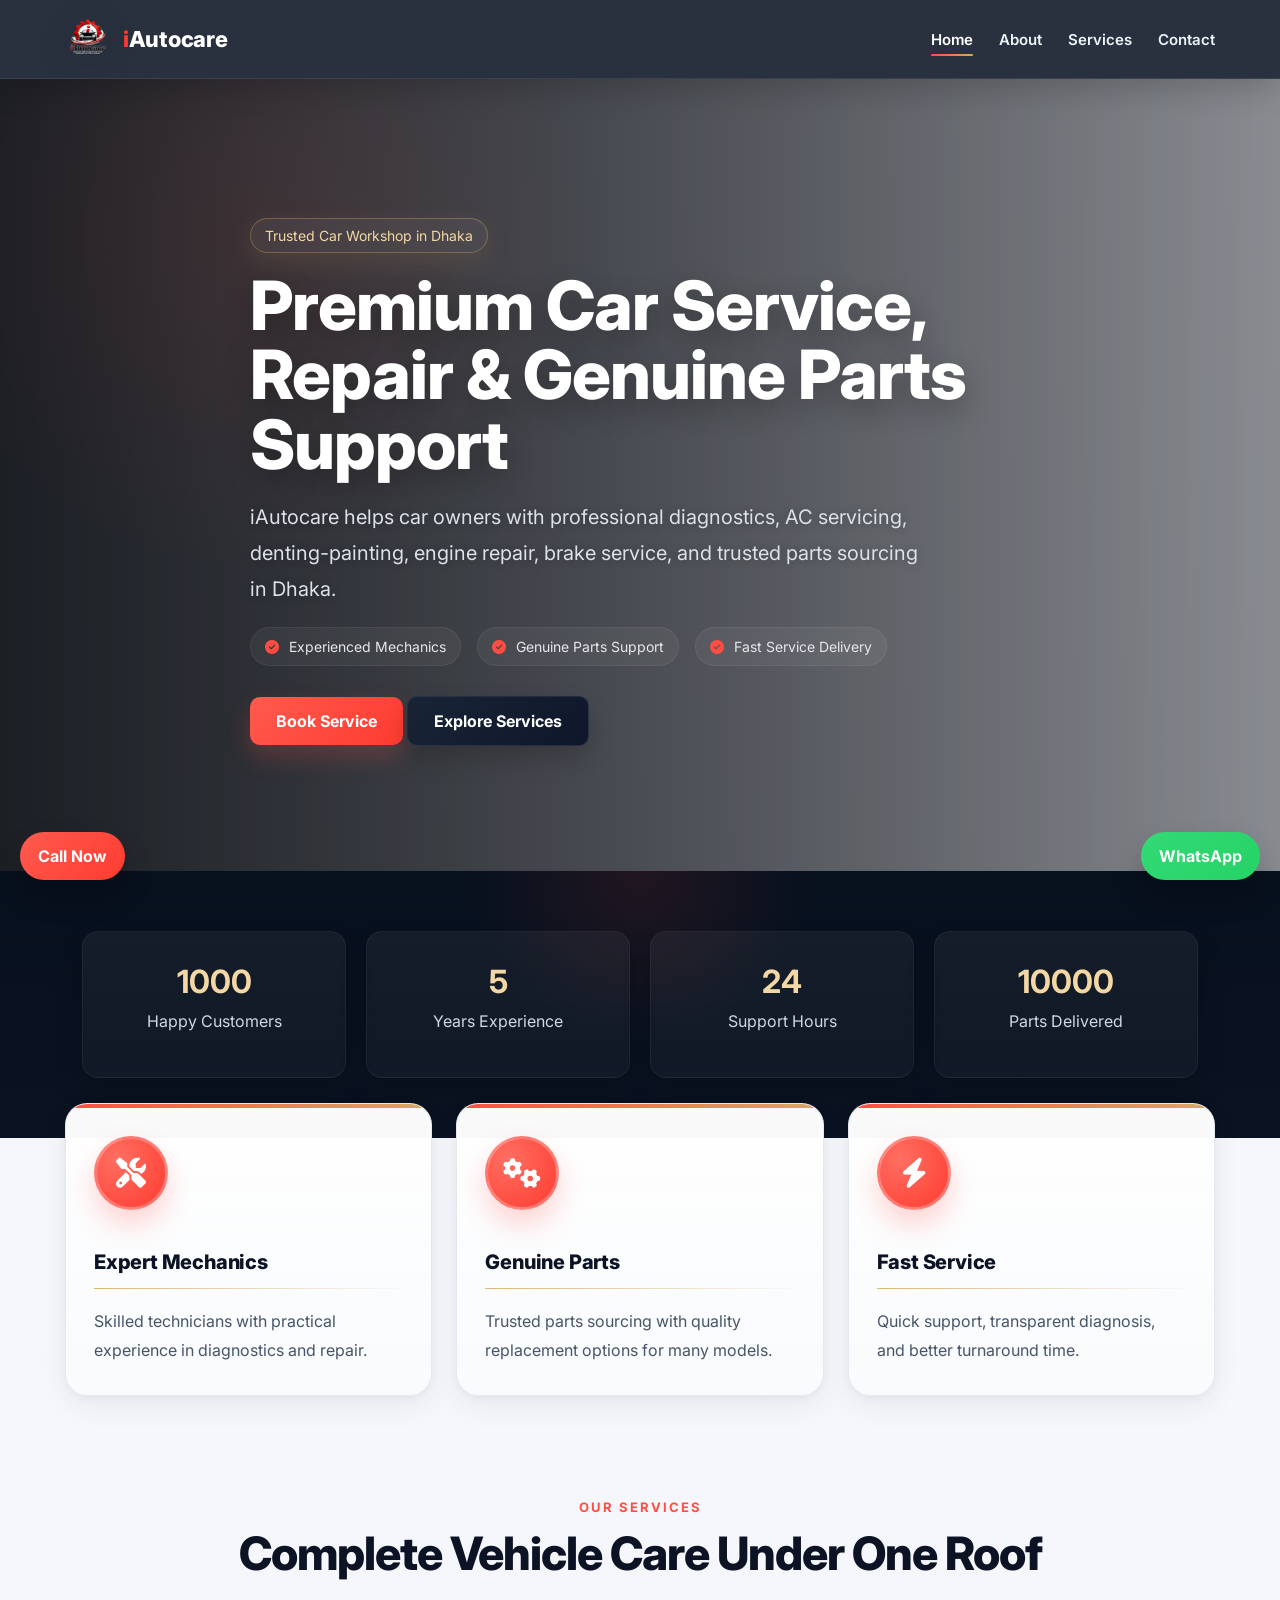
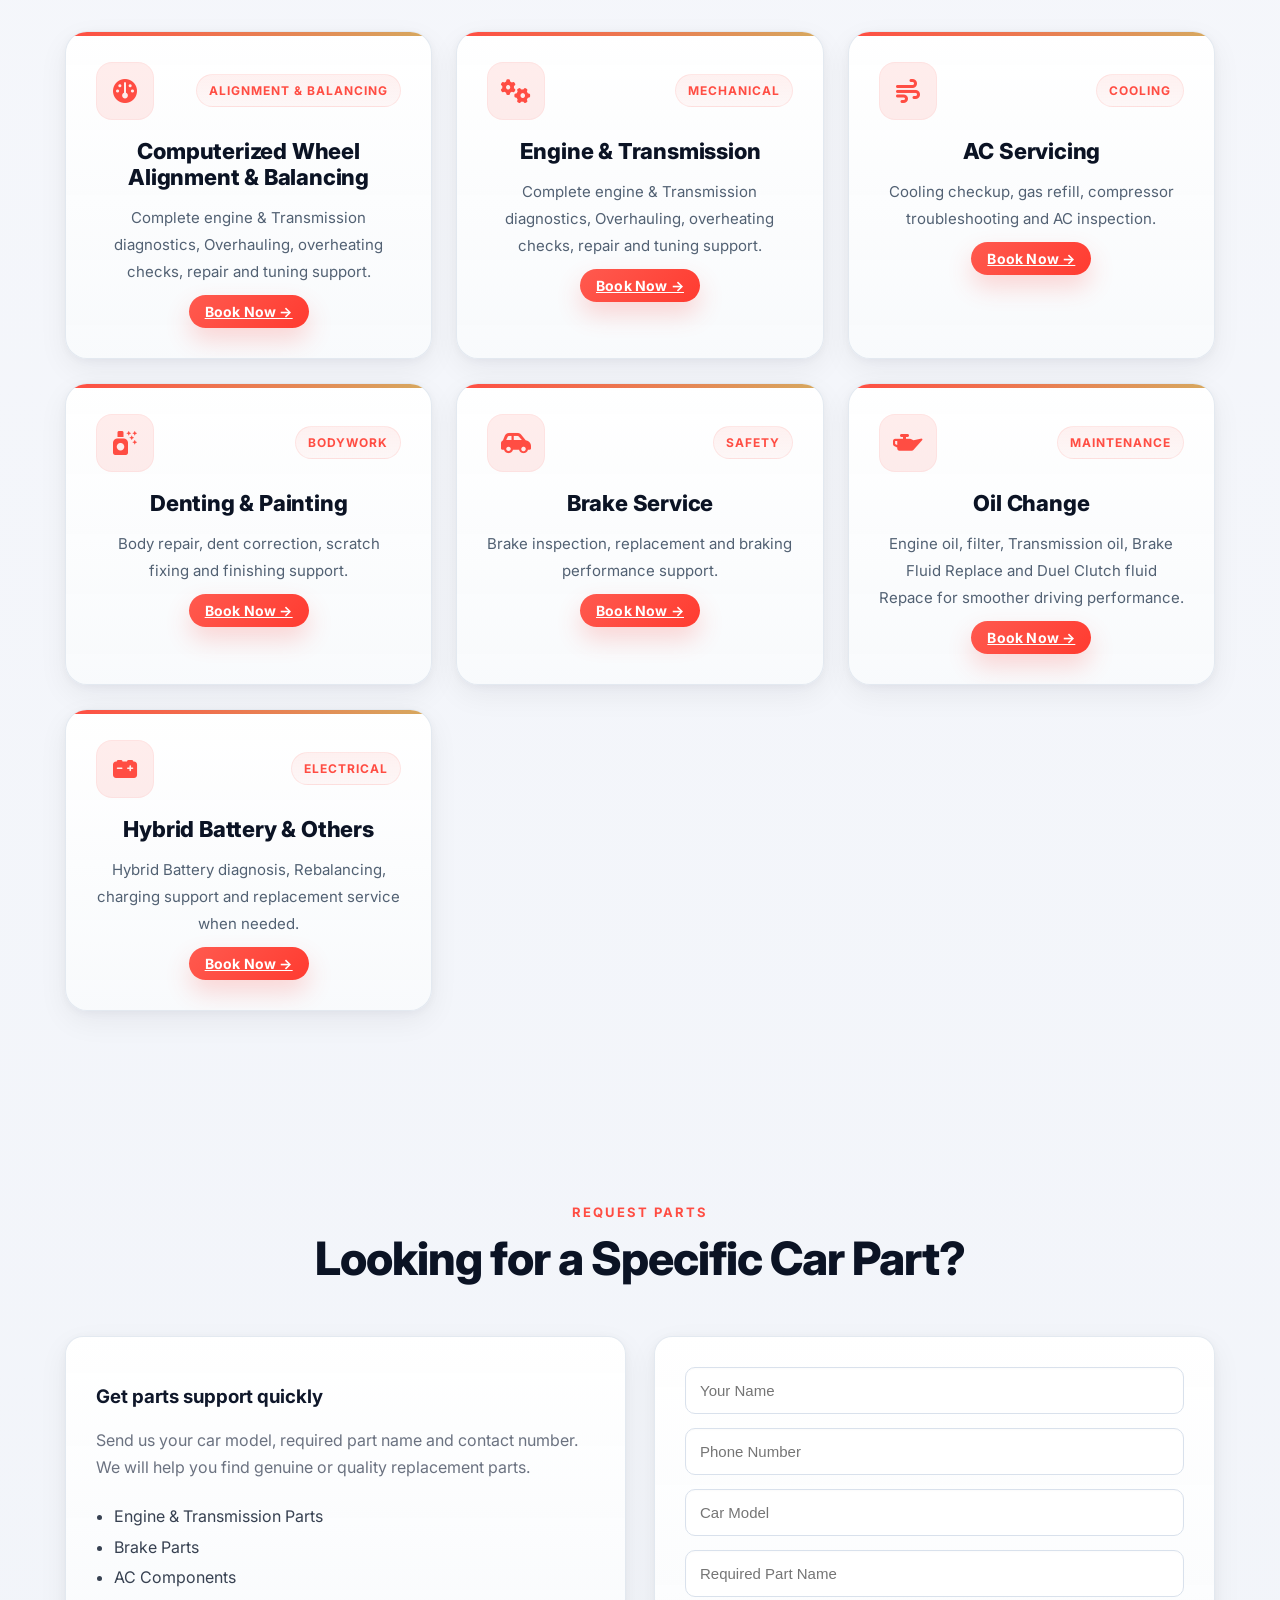
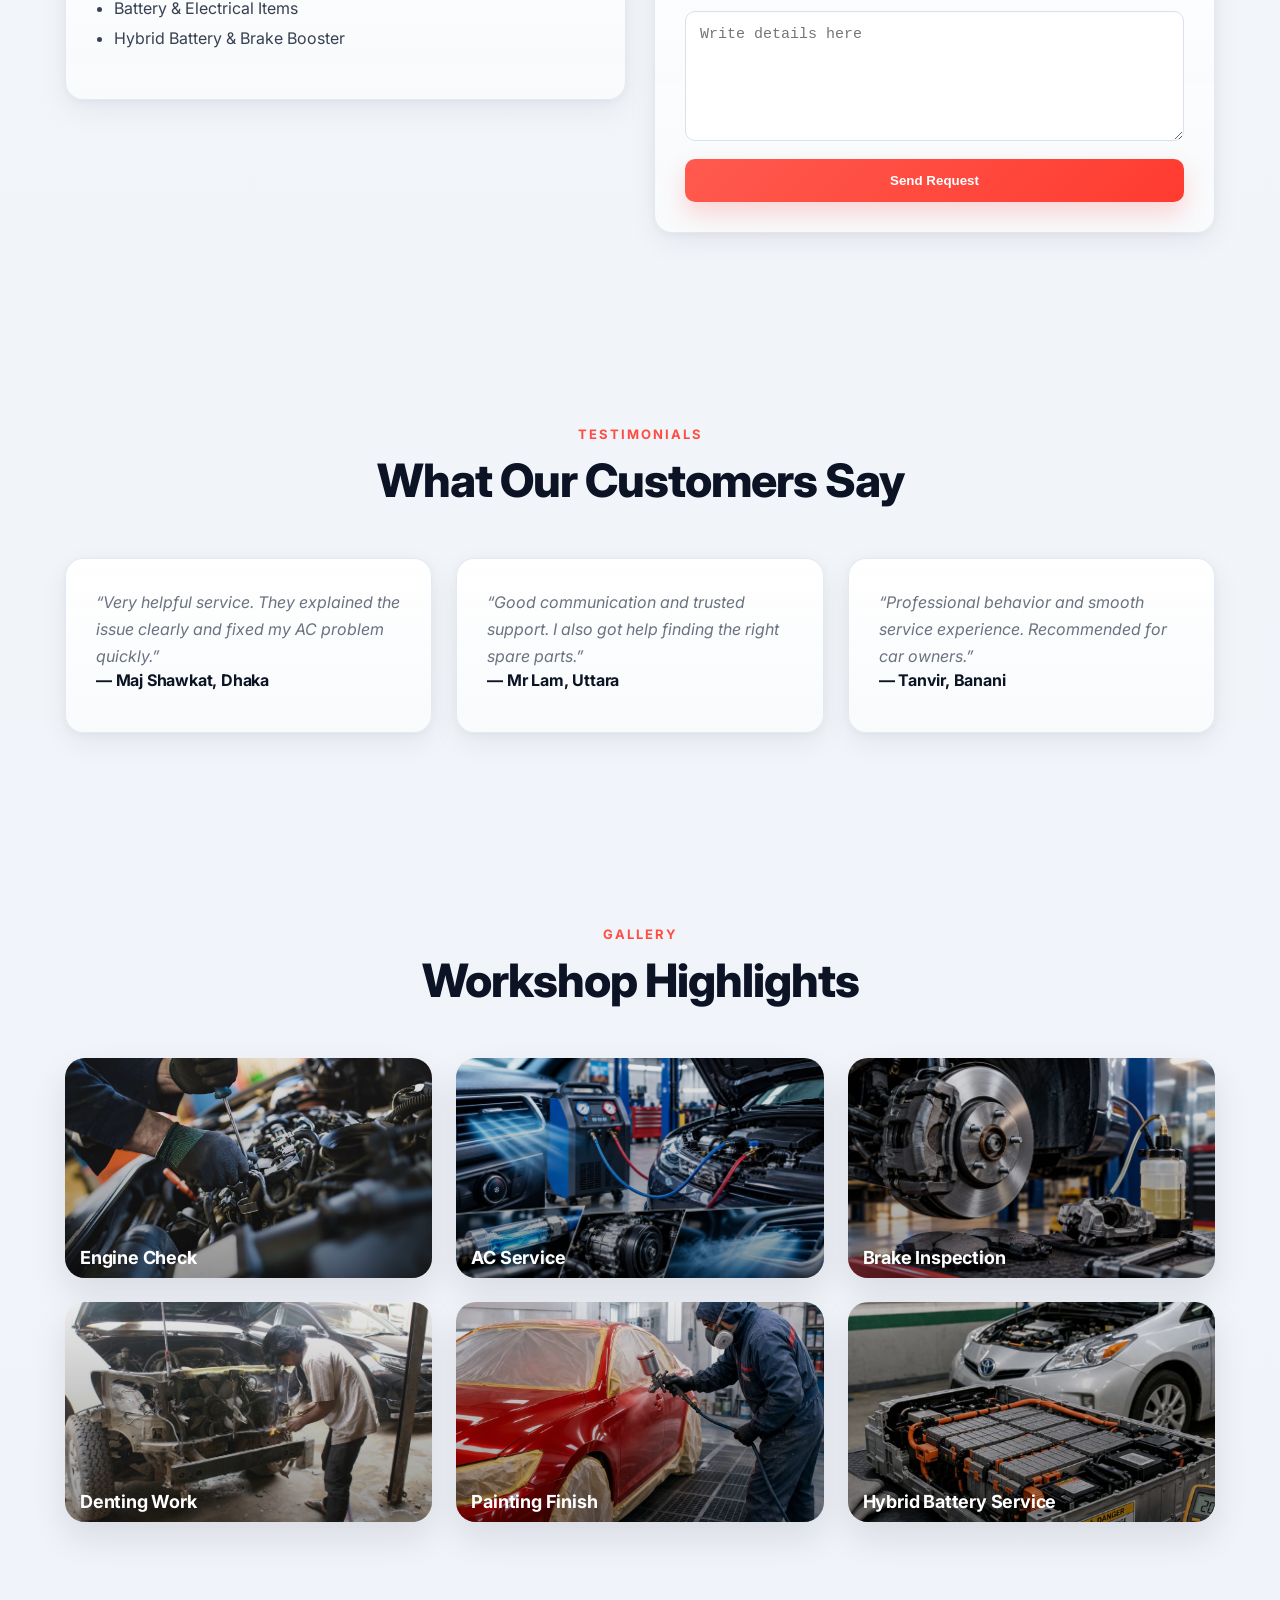
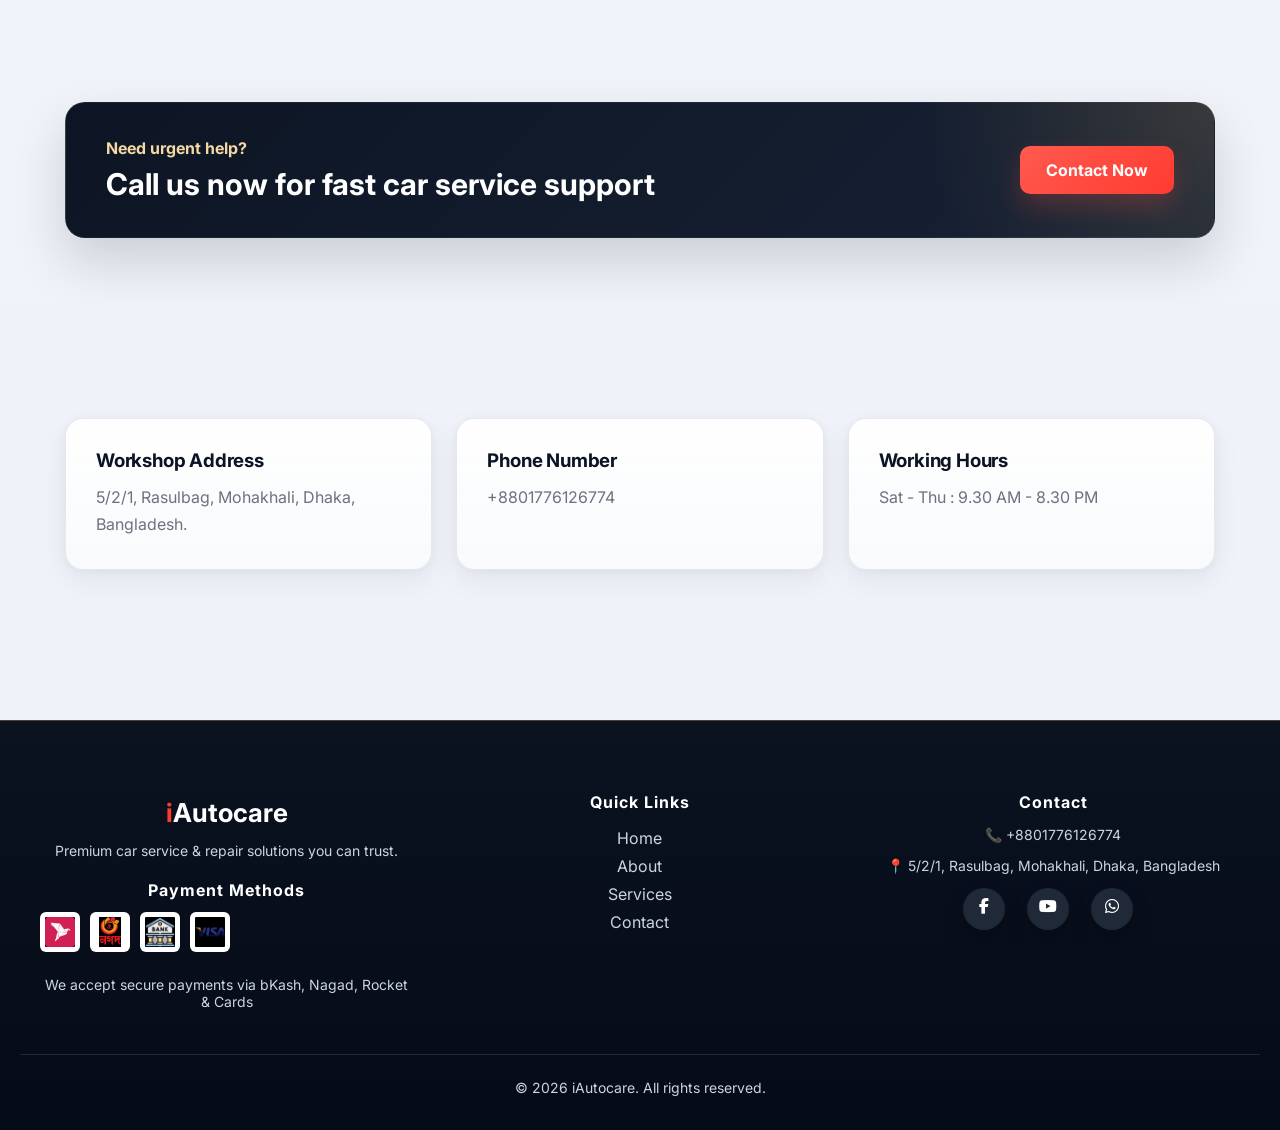
==== commit 96e469f8: "Add files via upload" ====
--- a/index.html
+++ b/index.html
@@ -1,403 +1,404 @@
-<!DOCTYPE html>
-<html lang="en">
-<head>
-  <meta charset="UTF-8">
-  <meta name="viewport" content="width=device-width, initial-scale=1.0">
-  <title>iAutocare | Car Service & Repair in Dhaka</title>
-  <meta name="description" content="iAutocare provides professional car servicing, engine repair, AC servicing, denting, painting, and genuine parts support in Dhaka, Bangladesh.">
-  <link rel="stylesheet" href="style.css?v=5">
-  <link rel="stylesheet" href="https://cdnjs.cloudflare.com/ajax/libs/font-awesome/6.5.0/css/all.min.css">
-  <link href="https://fonts.googleapis.com/css2?family=Inter:wght@400;500;600;700;800&display=swap" rel="stylesheet">
-  <link rel="icon" href="logo.png">
-</head>
-<body>
-<div id="preloader">
-  <div class="loader-box">
-    <img src="logo.png" alt="iAutocare Logo" class="loader-logo">
-    <div class="loader-spinner"></div>
-    <p>Loading iAutocare...</p>
-  </div>
-</div>
-
-  <header class="topbar">
-    <div class="container nav-wrap">
-      <div class="logo">
-        <img src="logo.png" alt="iAutocare Logo">
-        <span><span class="logo-red">i</span>Autocare</span>
-      </div>
-
-      <nav class="nav">
-        <a href="index.html" class="active">Home</a>
-        <a href="about.html">About</a>
-        <a href="services.html">Services</a>
-        <a href="spare-parts.html">Spare Parts</a>
-        <a href="contact.html">Contact</a>
-      </nav>
-    </div>
-  </header>
-
-  <section class="hero">
-    <div class="hero-overlay"></div>
-    <div class="container hero-content">
-      <p class="tag">Trusted Car Workshop in Dhaka</p>
-      <h1>Premium Car Service, Repair & Genuine Parts Support</h1>
-      <p class="hero-text">
-        iAutocare helps car owners with professional diagnostics, AC servicing,
-        denting-painting, engine repair, brake service, and trusted parts sourcing
-        in Dhaka.
-      </p>
-
-      <div class="hero-points">
-        <span><i class="fa-solid fa-circle-check"></i> Experienced Mechanics</span>
-        <span><i class="fa-solid fa-circle-check"></i> Genuine Parts Support</span>
-        <span><i class="fa-solid fa-circle-check"></i> Fast Service Delivery</span>
-      </div>
-
-      <div class="hero-buttons">
-        <a href="contact.html" class="btn btn-primary">Book Service</a>
-        <a href="services.html" class="btn btn-dark">Explore Services</a>
-      </div>
-    </div>
-  </section>
-
-  <section class="stats reveal">
-    <div class="container stats-grid">
-      <div class="stat-box">
-        <h2 class="counter" data-target="1000">0</h2>
-        <p>Happy Customers</p>
-      </div>
-      <div class="stat-box">
-        <h2 class="counter" data-target="5">0</h2>
-        <p>Years Experience</p>
-      </div>
-      <div class="stat-box">
-        <h2 class="counter" data-target="24">0</h2>
-        <p>Support Hours</p>
-      </div>
-      <div class="stat-box">
-        <h2 class="counter" data-target="10000">0</h2>
-        <p>Parts Delivered</p>
-      </div>
-    </div>
-  </section>
-
-<section class="features reveal">
-  <div class="container feature-grid">
-    <div class="feature-box premium-feature">
-      <div class="premium-icon-wrap">
-        <div class="feature-icon premium-icon">
-          <i class="fa-solid fa-screwdriver-wrench"></i>
-        </div>
-      </div>
-      <h3>Expert Mechanics</h3>
-      <div class="feature-line"></div>
-      <p>Skilled technicians with practical experience in diagnostics and repair.</p>
-    </div>
-
-    <div class="feature-box premium-feature">
-      <div class="premium-icon-wrap">
-        <div class="feature-icon premium-icon">
-          <i class="fa-solid fa-gears"></i>
-        </div>
-      </div>
-      <h3>Genuine Parts</h3>
-      <div class="feature-line"></div>
-      <p>Trusted parts sourcing with quality replacement options for many models.</p>
-    </div>
-
-    <div class="feature-box premium-feature">
-      <div class="premium-icon-wrap">
-        <div class="feature-icon premium-icon">
-          <i class="fa-solid fa-bolt"></i>
-        </div>
-      </div>
-      <h3>Fast Service</h3>
-      <div class="feature-line"></div>
-      <p>Quick support, transparent diagnosis, and better turnaround time.</p>
-    </div>
-  </div>
-</section>
-
-<section class="services-section reveal">
-  <div class="container">
-    <div class="section-title">
-      <p>OUR SERVICES</p>
-      <h2>Complete Vehicle Care Under One Roof</h2>
-    </div>
-
-    <div class="service-grid">
-
-<div class="card premium-service-card">
-        <div class="service-top">
-          <div class="service-badge"><i class="fa-solid fa-gauge"></i></div>
-          <span class="service-label">Alignment & Balancing</span>
-        </div>
-        <h3>Computerized Wheel Alignment & Balancing</h3>
-        <p>Complete engine & Transmission diagnostics, Overhauling, overheating checks, repair and tuning support.</p>
-        <a href="#" class="book-btn open-modal">Book Now →</a>
-      </div>
-
-      <div class="card premium-service-card">
-        <div class="service-top">
-          <div class="service-badge"><i class="fa-solid fa-gears"></i></div>
-          <span class="service-label">Mechanical</span>
-        </div>
-        <h3>Engine & Transmission</h3>
-        <p>Complete engine & Transmission diagnostics, Overhauling, overheating checks, repair and tuning support.</p>
-        <a href="#" class="book-btn open-modal">Book Now →</a>
-      </div>
-
-      <div class="card premium-service-card">
-        <div class="service-top">
-          <div class="service-badge"><i class="fa-solid fa-wind"></i></div>
-          <span class="service-label">Cooling</span>
-        </div>
-        <h3>AC Servicing</h3>
-        <p>Cooling checkup, gas refill, compressor troubleshooting and AC inspection.</p>
-        <a href="#" class="book-btn open-modal">Book Now →</a>
-      </div>
-
-      <div class="card premium-service-card">
-        <div class="service-top">
-          <div class="service-badge"><i class="fa-solid fa-spray-can-sparkles"></i></div>
-          <span class="service-label">Bodywork</span>
-        </div>
-        <h3>Denting & Painting</h3>
-        <p>Body repair, dent correction, scratch fixing and finishing support.</p>
-        <a href="#" class="book-btn open-modal">Book Now →</a>
-      </div>
-
-      <div class="card premium-service-card">
-        <div class="service-top">
-          <div class="service-badge"><i class="fa-solid fa-car-side"></i></div>
-          <span class="service-label">Safety</span>
-        </div>
-        <h3>Brake Service</h3>
-        <p>Brake inspection, replacement and braking performance support.</p>
-        <a href="#" class="book-btn open-modal">Book Now →</a>
-      </div>
-
-      <div class="card premium-service-card">
-        <div class="service-top">
-          <div class="service-badge"><i class="fa-solid fa-oil-can"></i></div>
-          <span class="service-label">Maintenance</span>
-        </div>
-        <h3>Oil Change</h3>
-        <p>Engine oil, filter, Transmission oil, Brake Fluid Replace and Duel Clutch fluid Repace for smoother driving performance.</p>
-        <a href="#" class="book-btn open-modal">Book Now →</a>
-      </div>
-
-      <div class="card premium-service-card">
-        <div class="service-top">
-          <div class="service-badge"><i class="fa-solid fa-car-battery"></i></div>
-          <span class="service-label">Electrical</span>
-        </div>
-        <h3>Hybrid Battery & Others</h3>
-        <p>Hybrid Battery diagnosis, Rebalancing, charging support and replacement service when needed.</p>
-        <a href="#" class="book-btn open-modal">Book Now →</a>
-      </div>
-
-    </div>
-  </div>
-</section>
-
-  <section class="parts-section reveal">
-    <div class="container">
-      <div class="section-title">
-        <p>REQUEST PARTS</p>
-        <h2>Looking for a Specific Car Part?</h2>
-      </div>
-
-      <div class="parts-box">
-        <div class="parts-text">
-          <h3>Get parts support quickly</h3>
-          <p>
-            Send us your car model, required part name and contact number.
-            We will help you find genuine or quality replacement parts.
-          </p>
-          <ul class="check-list">
-            <li>Engine & Transmission Parts</li>
-            <li>Brake Parts</li>
-            <li>AC Components</li>
-            <li>Battery & Electrical Items</li>
-			<li>Hybrid Battery & Brake Booster</li>
-          </ul>
-          <a href="spare-parts.html" class="btn btn-dark parts-page-link">Browse Spare Parts</a>
-        </div>
-
-        <div class="parts-form">
-          <form onsubmit="sendPartsToWhatsApp(event)">
-            <input type="text" id="partsName" placeholder="Your Name" required>
-            <input type="text" id="partsPhone" placeholder="Phone Number" required>
-            <input type="text" id="partsCarModel" placeholder="Car Model">
-            <input type="text" id="requiredPart" placeholder="Required Part Name">
-            <textarea id="partsMessage" placeholder="Write details here"></textarea>
-            <button type="submit" class="btn btn-primary full-btn">Send Request</button>
-          </form>
-        </div>
-      </div>
-    </div>
-  </section>
-
-  <section class="testimonial-section reveal">
-    <div class="container">
-      <div class="section-title">
-        <p>TESTIMONIALS</p>
-        <h2>What Our Customers Say</h2>
-      </div>
-
-      <div class="testimonial-grid">
-        <div class="testimonial-card">
-          <p>“Very helpful service. They explained the issue clearly and fixed my AC problem quickly.”</p>
-          <h4>— Maj Shawkat, Dhaka</h4>
-        </div>
-        <div class="testimonial-card">
-          <p>“Good communication and trusted support. I also got help finding the right spare parts.”</p>
-          <h4>— Mr Lam, Uttara</h4>
-        </div>
-        <div class="testimonial-card">
-          <p>“Professional behavior and smooth service experience. Recommended for car owners.”</p>
-          <h4>— Tanvir, Banani</h4>
-        </div>
-      </div>
-    </div>
-  </section>
-
-  <section class="gallery-section reveal">
-    <div class="container">
-      <div class="section-title">
-        <p>GALLERY</p>
-        <h2>Workshop Highlights</h2>
-      </div>
-
-      <div class="gallery-grid">
-        <div class="gallery-item">
-          <img src="images/engine.jpg" alt="Engine Check">
-          <p>Engine Check</p>
-        </div>
-        <div class="gallery-item">
-          <img src="images/ac.jpg" alt="AC Service">
-          <p>AC Service</p>
-        </div>
-        <div class="gallery-item">
-          <img src="images/brake.jpg" alt="Brake Inspection">
-          <p>Brake Inspection</p>
-        </div>
-        <div class="gallery-item">
-          <img src="images/denting.jpg" alt="Denting Work">
-          <p>Denting Work</p>
-        </div>
-        <div class="gallery-item">
-          <img src="images/painting.jpg" alt="Painting Finish">
-          <p>Painting Finish</p>
-        </div>
-        <div class="gallery-item">
-          <img src="images/battery.jpg" alt="Battery Support">
-          <p>Hybrid Battery Service</p>
-        </div>
-      </div>
-    </div>
-  </section>
-
-  <section class="cta-section reveal">
-    <div class="container cta-box">
-      <div>
-        <p class="small-title">Need urgent help?</p>
-        <h2>Call us now for fast car service support</h2>
-      </div>
-      <a href="contact.html" class="btn btn-primary">Contact Now</a>
-    </div>
-  </section>
-
-  <section class="contact-preview reveal">
-    <div class="container contact-grid">
-      <div class="contact-card">
-        <h3>Workshop Address</h3>
-        <p>5/2/1, Rasulbag, Mohakhali, Dhaka, Bangladesh.</p>
-      </div>
-      <div class="contact-card">
-        <h3>Phone Number</h3>
-        <p>+8801776126774</p>
-      </div>
-      <div class="contact-card">
-        <h3>Working Hours</h3>
-        <p>Sat - Thu : 9.30 AM - 8.30 PM</p>
-      </div>
-    </div>
-  </section>
-
-  <footer class="footer site-footer">
-    <div class="container footer-main-grid">
-      <div class="footer-brand-block">
-        <h3 class="footer-brand-name"><span class="logo-red">i</span>Autocare</h3>
-        <p class="footer-tagline">Premium car service &amp; repair solutions you can trust.</p>
-
-        <h4 class="footer-subtitle">Payment Methods</h4>
-        <div class="payment-methods" aria-label="Accepted payment methods">
-          <span class="payment-method payment-bkash" title="bKash">bKash</span>
-          <span class="payment-method payment-nagad" title="Nagad">Nagad</span>
-          <span class="payment-method payment-rocket" title="Rocket">Rocket</span>
-          <span class="payment-method payment-card" title="Cards">Cards</span>
-        </div>
-        <p class="payment-note">We accept secure payments via bKash, Nagad, Rocket &amp; Cards</p>
-      </div>
-
-      <div class="footer-links-block">
-        <h4>Quick Links</h4>
-        <nav class="footer-links" aria-label="Footer navigation">
-          <a href="index.html">Home</a>
-          <a href="about.html">About</a>
-          <a href="services.html">Services</a>
-          <a href="spare-parts.html">Spare Parts</a>
-          <a href="contact.html">Contact</a>
-        </nav>
-      </div>
-
-      <div class="footer-contact-block">
-        <h4>Contact</h4>
-        <a class="footer-contact-line" href="tel:+8801776126774">
-          <i class="fa-solid fa-phone"></i>
-          <span>+8801776126774</span>
-        </a>
-        <p class="footer-contact-line">
-          <i class="fa-solid fa-location-dot"></i>
-          <span>5/2/1, Rasulbag, Mohakhali, Dhaka, Bangladesh.</span>
-        </p>
-
-        <div class="footer-social">
-          <a href="#" class="facebook" aria-label="Facebook"><i class="fab fa-facebook-f"></i></a>
-          <a href="#" class="youtube" aria-label="YouTube"><i class="fab fa-youtube"></i></a>
-          <a href="https://wa.me/8801776126774" target="_blank" rel="noopener" class="whatsapp" aria-label="WhatsApp"><i class="fab fa-whatsapp"></i></a>
-        </div>
-      </div>
-    </div>
-
-    <div class="container footer-bottom">
-      <p>© 2026 iAutocare. All rights reserved.</p>
-    </div>
-  </footer>
-
-  <a class="whatsapp-btn" href="https://wa.me/8801776126774?text=Hello%20iAutocare,%20I%20need%20car%20service" target="_blank">WhatsApp</a>
-  <a class="call-btn" href="tel:+8801776126774">Call Now</a>
-
-  <!-- Booking Modal -->
-<div id="bookingModal" class="modal">
-  <div class="modal-content">
-    <span class="close-btn">&times;</span>
-
-    <h2>Book Service</h2>
-
-    <form id="bookingForm">
-      <input type="text" id="bookingName" placeholder="Your Name" required>
-      <input type="text" id="bookingPhone" placeholder="Phone Number" required>
-      <input type="text" id="bookingCarModel" placeholder="Car Model">
-      <input type="text" id="bookingService" placeholder="Service Needed">
-      <textarea id="bookingMessage" placeholder="Write details here"></textarea>
-
-      <button type="submit" class="submit-btn">Send to WhatsApp</button>
-    </form>
-  </div>
-</div>
-  <script src="script.js?v=5"></script>
-</body>
+<!DOCTYPE html>
+<html lang="en">
+<head>
+  <meta charset="UTF-8">
+  <meta name="viewport" content="width=device-width, initial-scale=1.0">
+  <title>iAutocare | Car Service & Repair in Dhaka</title>
+  <meta name="description" content="iAutocare provides professional car servicing, engine repair, AC servicing, denting, painting, and genuine parts support in Dhaka, Bangladesh.">
+  <link rel="stylesheet" href="style.css?v=3">
+  <link rel="stylesheet" href="https://cdnjs.cloudflare.com/ajax/libs/font-awesome/6.5.0/css/all.min.css">
+  <link href="https://fonts.googleapis.com/css2?family=Inter:wght@400;500;600;700;800&display=swap" rel="stylesheet">
+  <link rel="icon" href="logo.png">
+</head>
+<body>
+<div id="preloader">
+  <div class="loader-box">
+    <img src="logo.png" alt="iAutocare Logo" class="loader-logo">
+    <div class="loader-spinner"></div>
+    <p>Loading iAutocare...</p>
+  </div>
+</div>
+
+  <header class="topbar">
+    <div class="container nav-wrap">
+      <div class="logo">
+        <img src="logo.png" alt="iAutocare Logo">
+        <span><span class="logo-red">i</span>Autocare</span>
+      </div>
+
+      <nav class="nav">
+        <a href="index.html" class="active">Home</a>
+        <a href="about.html">About</a>
+        <a href="services.html">Services</a>
+        <a href="contact.html">Contact</a>
+      </nav>
+    </div>
+  </header>
+
+  <section class="hero">
+    <div class="hero-overlay"></div>
+    <div class="container hero-content">
+      <p class="tag">Trusted Car Workshop in Dhaka</p>
+      <h1>Premium Car Service, Repair & Genuine Parts Support</h1>
+      <p class="hero-text">
+        iAutocare helps car owners with professional diagnostics, AC servicing,
+        denting-painting, engine repair, brake service, and trusted parts sourcing
+        in Dhaka.
+      </p>
+
+      <div class="hero-points">
+        <span><i class="fa-solid fa-circle-check"></i> Experienced Mechanics</span>
+        <span><i class="fa-solid fa-circle-check"></i> Genuine Parts Support</span>
+        <span><i class="fa-solid fa-circle-check"></i> Fast Service Delivery</span>
+      </div>
+
+      <div class="hero-buttons">
+        <a href="contact.html" class="btn btn-primary">Book Service</a>
+        <a href="services.html" class="btn btn-dark">Explore Services</a>
+      </div>
+    </div>
+  </section>
+
+  <section class="stats reveal">
+    <div class="container stats-grid">
+      <div class="stat-box">
+        <h2 class="counter" data-target="1000">0</h2>
+        <p>Happy Customers</p>
+      </div>
+      <div class="stat-box">
+        <h2 class="counter" data-target="5">0</h2>
+        <p>Years Experience</p>
+      </div>
+      <div class="stat-box">
+        <h2 class="counter" data-target="24">0</h2>
+        <p>Support Hours</p>
+      </div>
+      <div class="stat-box">
+        <h2 class="counter" data-target="10000">0</h2>
+        <p>Parts Delivered</p>
+      </div>
+    </div>
+  </section>
+
+<section class="features reveal">
+  <div class="container feature-grid">
+    <div class="feature-box premium-feature">
+      <div class="premium-icon-wrap">
+        <div class="feature-icon premium-icon">
+          <i class="fa-solid fa-screwdriver-wrench"></i>
+        </div>
+      </div>
+      <h3>Expert Mechanics</h3>
+      <div class="feature-line"></div>
+      <p>Skilled technicians with practical experience in diagnostics and repair.</p>
+    </div>
+
+    <div class="feature-box premium-feature">
+      <div class="premium-icon-wrap">
+        <div class="feature-icon premium-icon">
+          <i class="fa-solid fa-gears"></i>
+        </div>
+      </div>
+      <h3>Genuine Parts</h3>
+      <div class="feature-line"></div>
+      <p>Trusted parts sourcing with quality replacement options for many models.</p>
+    </div>
+
+    <div class="feature-box premium-feature">
+      <div class="premium-icon-wrap">
+        <div class="feature-icon premium-icon">
+          <i class="fa-solid fa-bolt"></i>
+        </div>
+      </div>
+      <h3>Fast Service</h3>
+      <div class="feature-line"></div>
+      <p>Quick support, transparent diagnosis, and better turnaround time.</p>
+    </div>
+  </div>
+</section>
+
+<section class="services-section reveal">
+  <div class="container">
+    <div class="section-title">
+      <p>OUR SERVICES</p>
+      <h2>Complete Vehicle Care Under One Roof</h2>
+    </div>
+
+    <div class="service-grid">
+
+      <div class="card premium-service-card">
+        <div class="service-top">
+          <div class="service-badge"><i class="fa-solid fa-gauge"></i></div>
+          <span class="service-label">Alignment & Balancing</span>
+        </div>
+        <h3>Computerized Wheel Alignment & Balancing</h3>
+        <p>Complete engine & Transmission diagnostics, Overhauling, overheating checks, repair and tuning support.</p>
+        <a href="#" class="book-btn open-modal">Book Now →</a>
+      </div>
+
+      <div class="card premium-service-card">
+        <div class="service-top">
+          <div class="service-badge"><i class="fa-solid fa-gears"></i></div>
+          <span class="service-label">Mechanical</span>
+        </div>
+        <h3>Engine & Transmission</h3>
+        <p>Complete engine & Transmission diagnostics, Overhauling, overheating checks, repair and tuning support.</p>
+        <a href="#" class="book-btn open-modal">Book Now →</a>
+      </div>
+
+      <div class="card premium-service-card">
+        <div class="service-top">
+          <div class="service-badge"><i class="fa-solid fa-wind"></i></div>
+          <span class="service-label">Cooling</span>
+        </div>
+        <h3>AC Servicing</h3>
+        <p>Cooling checkup, gas refill, compressor troubleshooting and AC inspection.</p>
+        <a href="#" class="book-btn open-modal">Book Now →</a>
+      </div>
+
+      <div class="card premium-service-card">
+        <div class="service-top">
+          <div class="service-badge"><i class="fa-solid fa-spray-can-sparkles"></i></div>
+          <span class="service-label">Bodywork</span>
+        </div>
+        <h3>Denting & Painting</h3>
+        <p>Body repair, dent correction, scratch fixing and finishing support.</p>
+        <a href="#" class="book-btn open-modal">Book Now →</a>
+      </div>
+
+      <div class="card premium-service-card">
+        <div class="service-top">
+          <div class="service-badge"><i class="fa-solid fa-car-side"></i></div>
+          <span class="service-label">Safety</span>
+        </div>
+        <h3>Brake Service</h3>
+        <p>Brake inspection, replacement and braking performance support.</p>
+        <a href="#" class="book-btn open-modal">Book Now →</a>
+      </div>
+
+      <div class="card premium-service-card">
+        <div class="service-top">
+          <div class="service-badge"><i class="fa-solid fa-oil-can"></i></div>
+          <span class="service-label">Maintenance</span>
+        </div>
+        <h3>Oil Change</h3>
+        <p>Engine oil, filter, Transmission oil, Brake Fluid Replace and Duel Clutch fluid Repace for smoother driving performance.</p>
+        <a href="#" class="book-btn open-modal">Book Now →</a>
+      </div>
+
+      <div class="card premium-service-card">
+        <div class="service-top">
+          <div class="service-badge"><i class="fa-solid fa-car-battery"></i></div>
+          <span class="service-label">Electrical</span>
+        </div>
+        <h3>Hybrid Battery & Others</h3>
+        <p>Hybrid Battery diagnosis, Rebalancing, charging support and replacement service when needed.</p>
+        <a href="#" class="book-btn open-modal">Book Now →</a>
+      </div>
+
+    </div>
+  </div>
+</section>
+
+  <section class="parts-section reveal">
+    <div class="container">
+      <div class="section-title">
+        <p>REQUEST PARTS</p>
+        <h2>Looking for a Specific Car Part?</h2>
+      </div>
+
+      <div class="parts-box">
+        <div class="parts-text">
+          <h3>Get parts support quickly</h3>
+          <p>
+            Send us your car model, required part name and contact number.
+            We will help you find genuine or quality replacement parts.
+          </p>
+          <ul class="check-list">
+            <li>Engine & Transmission Parts</li>
+            <li>Brake Parts</li>
+            <li>AC Components</li>
+            <li>Battery & Electrical Items</li>
+			<li>Hybrid Battery & Brake Booster</li>
+          </ul>
+        </div>
+
+        <div class="parts-form">
+          <form onsubmit="sendPartsToWhatsApp(event)">
+            <input type="text" id="partsName" placeholder="Your Name" required>
+            <input type="text" id="partsPhone" placeholder="Phone Number" required>
+            <input type="text" id="partsCarModel" placeholder="Car Model">
+            <input type="text" id="requiredPart" placeholder="Required Part Name">
+            <textarea id="partsMessage" placeholder="Write details here"></textarea>
+            <button type="submit" class="btn btn-primary full-btn">Send Request</button>
+          </form>
+        </div>
+      </div>
+    </div>
+  </section>
+
+  <section class="testimonial-section reveal">
+    <div class="container">
+      <div class="section-title">
+        <p>TESTIMONIALS</p>
+        <h2>What Our Customers Say</h2>
+      </div>
+
+      <div class="testimonial-grid">
+        <div class="testimonial-card">
+          <p>“Very helpful service. They explained the issue clearly and fixed my AC problem quickly.”</p>
+          <h4>— Maj Shawkat, Dhaka</h4>
+        </div>
+        <div class="testimonial-card">
+          <p>“Good communication and trusted support. I also got help finding the right spare parts.”</p>
+          <h4>— Mr Lam, Uttara</h4>
+        </div>
+        <div class="testimonial-card">
+          <p>“Professional behavior and smooth service experience. Recommended for car owners.”</p>
+          <h4>— Tanvir, Banani</h4>
+        </div>
+      </div>
+    </div>
+  </section>
+
+  <section class="gallery-section reveal">
+    <div class="container">
+      <div class="section-title">
+        <p>GALLERY</p>
+        <h2>Workshop Highlights</h2>
+      </div>
+
+      <div class="gallery-grid">
+        <div class="gallery-item">
+          <img src="images/engine.jpg" alt="Engine Check">
+          <p>Engine Check</p>
+        </div>
+        <div class="gallery-item">
+          <img src="images/ac.jpg" alt="AC Service">
+          <p>AC Service</p>
+        </div>
+        <div class="gallery-item">
+          <img src="images/brake.jpg" alt="Brake Inspection">
+          <p>Brake Inspection</p>
+        </div>
+        <div class="gallery-item">
+          <img src="images/denting.jpg" alt="Denting Work">
+          <p>Denting Work</p>
+        </div>
+        <div class="gallery-item">
+          <img src="images/painting.jpg" alt="Painting Finish">
+          <p>Painting Finish</p>
+        </div>
+        <div class="gallery-item">
+          <img src="images/battery.jpg" alt="Battery Support">
+          <p>Hybrid Battery Service</p>
+        </div>
+      </div>
+    </div>
+  </section>
+
+  <section class="cta-section reveal">
+    <div class="container cta-box">
+      <div>
+        <p class="small-title">Need urgent help?</p>
+        <h2>Call us now for fast car service support</h2>
+      </div>
+      <a href="contact.html" class="btn btn-primary">Contact Now</a>
+    </div>
+  </section>
+
+  <section class="contact-preview reveal">
+    <div class="container contact-grid">
+      <div class="contact-card">
+        <h3>Workshop Address</h3>
+        <p>5/2/1, Rasulbag, Mohakhali, Dhaka, Bangladesh.</p>
+      </div>
+      <div class="contact-card">
+        <h3>Phone Number</h3>
+        <p>+8801776126774</p>
+      </div>
+      <div class="contact-card">
+        <h3>Working Hours</h3>
+        <p>Sat - Thu : 9.30 AM - 8.30 PM</p>
+      </div>
+    </div>
+  </section>
+
+  <footer class="footer">
+
+  <div class="footer-container">
+
+    <!-- Left -->
+    <div class="footer-left">
+      <h3><span class="logo-red">i</span>Autocare</h3>
+      <p>Premium car service & repair solutions you can trust.</p>
+
+      <!-- Payment -->
+      <div class="footer-payment">
+        <h4>Payment Methods</h4>
+        <div class="payment-icons">
+          <img src="images/bkash.png" alt="bKash">
+          <img src="images/nagad.png" alt="Nagad">
+          <img src="images/bank.png" alt="Bank">
+          <img src="images/card.png" alt="Card">
+		  <p>We accept secure payments via bKash, Nagad, Rocket & Cards</p>
+        </div>
+      </div>
+    </div>
+
+    <!-- Middle -->
+    <div class="footer-middle">
+      <h4>Quick Links</h4>
+      <ul>
+        <li><a href="index.html">Home</a></li>
+        <li><a href="about.html">About</a></li>
+        <li><a href="services.html">Services</a></li>
+        <li><a href="contact.html">Contact</a></li>
+      </ul>
+    </div>
+
+    <!-- Right -->
+    <div class="footer-right">
+      <h4>Contact</h4>
+      <p>📞 +8801776126774</p>
+      <p>📍 5/2/1, Rasulbag, Mohakhali, Dhaka, Bangladesh</p>
+
+      <div class="footer-social">
+        <a href="#"><i class="fa-brands fa-facebook-f"></i></a>
+        <a href="#"><i class="fa-brands fa-youtube"></i></a>
+        <a href="#"><i class="fa-brands fa-whatsapp"></i></a>
+      </div>
+    </div>
+
+  </div>
+
+  <div class="footer-bottom">
+    <p>© 2026 iAutocare. All rights reserved.</p>
+  </div>
+
+</footer>
+
+  <a class="whatsapp-btn" href="https://wa.me/8801776126774?text=Hello%20iAutocare,%20I%20need%20car%20service" target="_blank">WhatsApp</a>
+  <a class="call-btn" href="tel:+8801776126774">Call Now</a>
+
+  <!-- Booking Modal -->
+<div id="bookingModal" class="modal">
+  <div class="modal-content">
+    <span class="close-btn">&times;</span>
+
+    <h2>Book Service</h2>
+
+    <form id="bookingForm">
+      <input type="text" id="bookingName" placeholder="Your Name" required>
+      <input type="text" id="bookingPhone" placeholder="Phone Number" required>
+      <input type="text" id="bookingCarModel" placeholder="Car Model">
+      <input type="text" id="bookingService" placeholder="Service Needed">
+      <textarea id="bookingMessage" placeholder="Write details here"></textarea>
+
+      <button type="submit" class="submit-btn">Send to WhatsApp</button>
+    </form>
+  </div>
+</div>
+  <script src="script.js"></script>
+</body>
 </html>
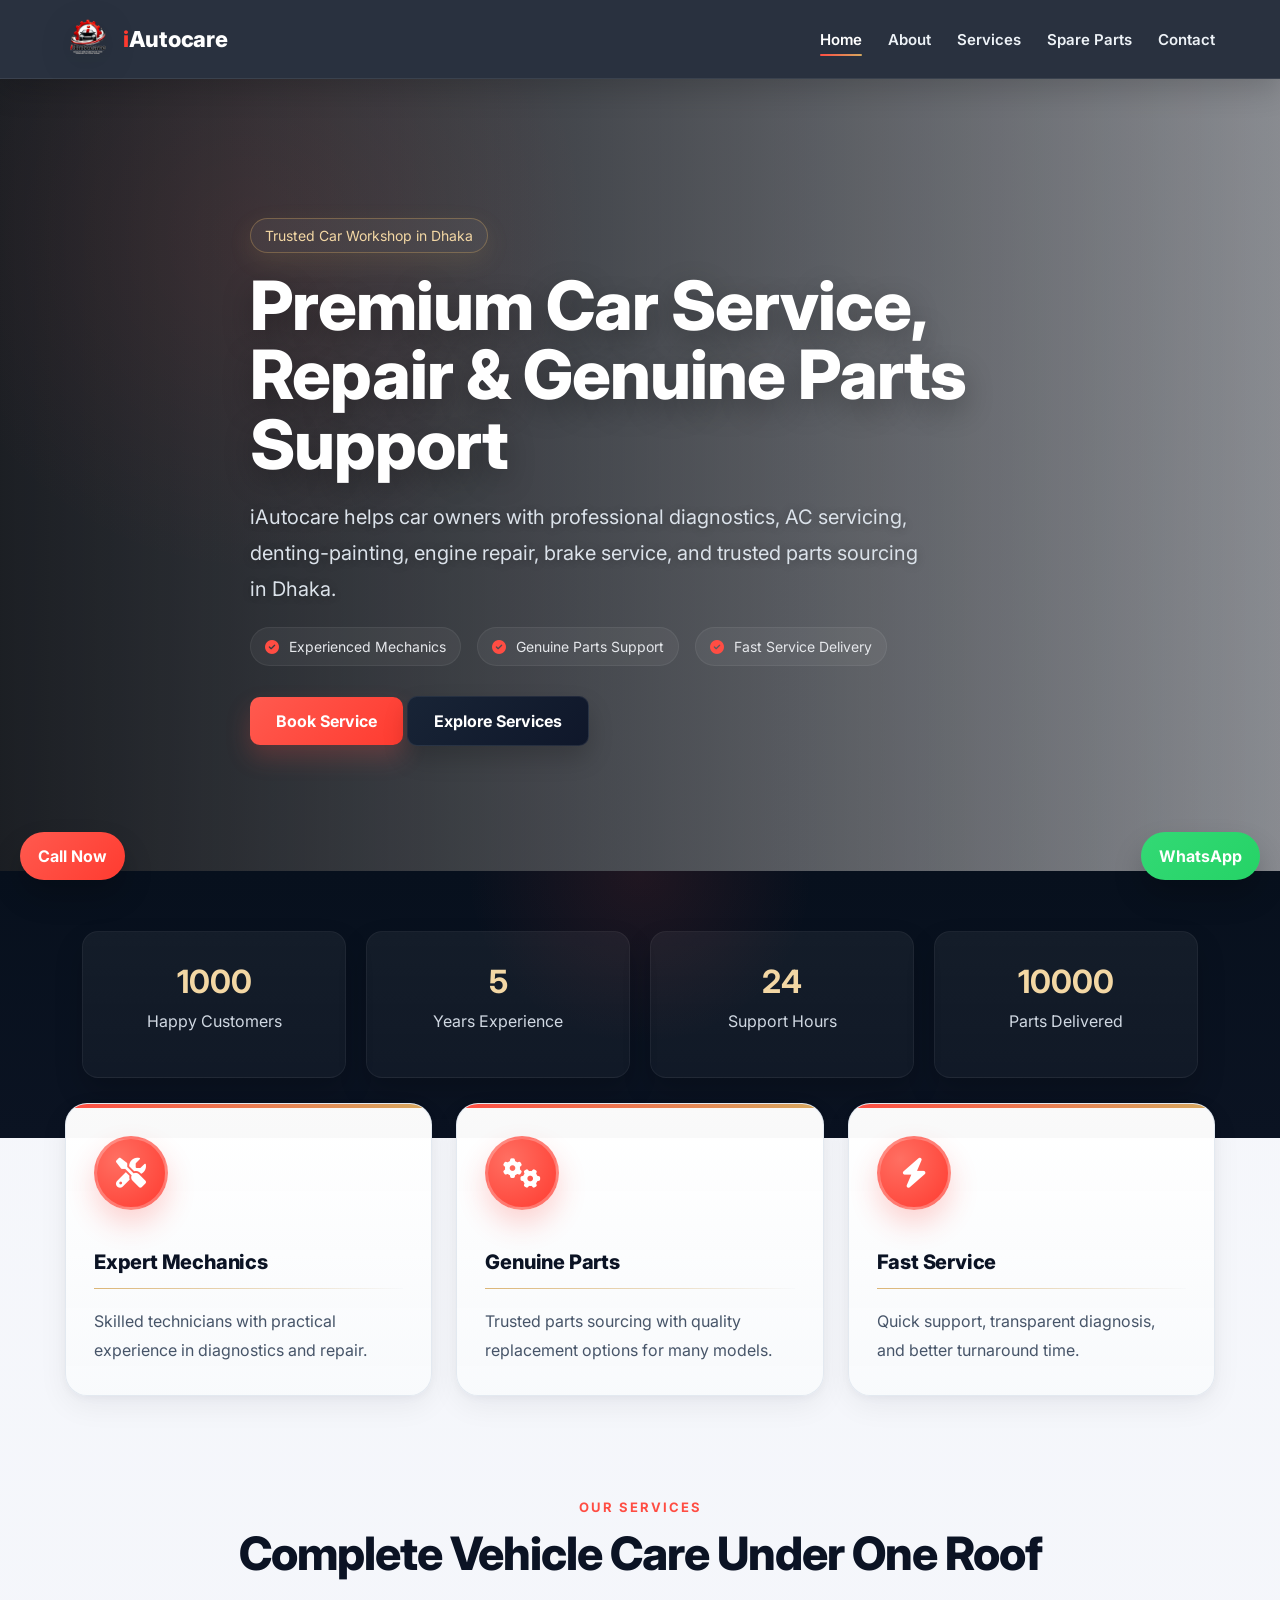
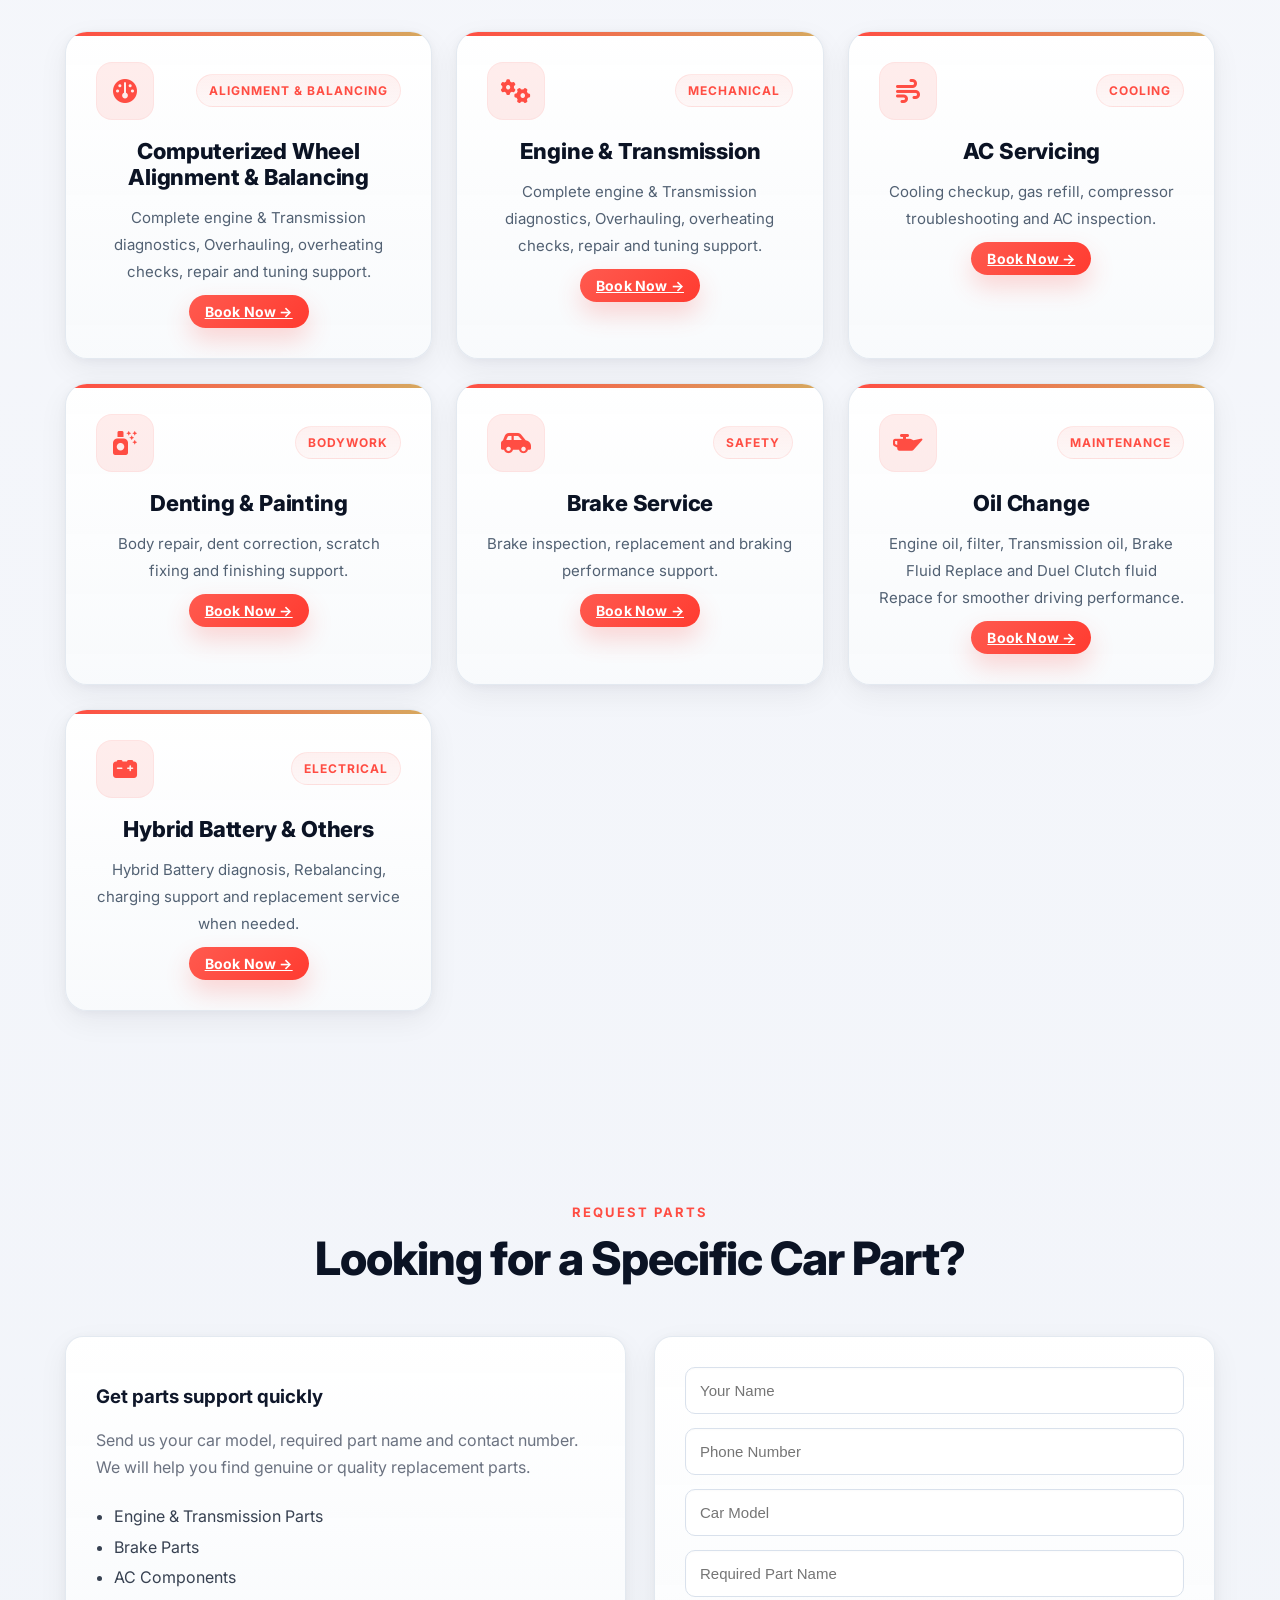
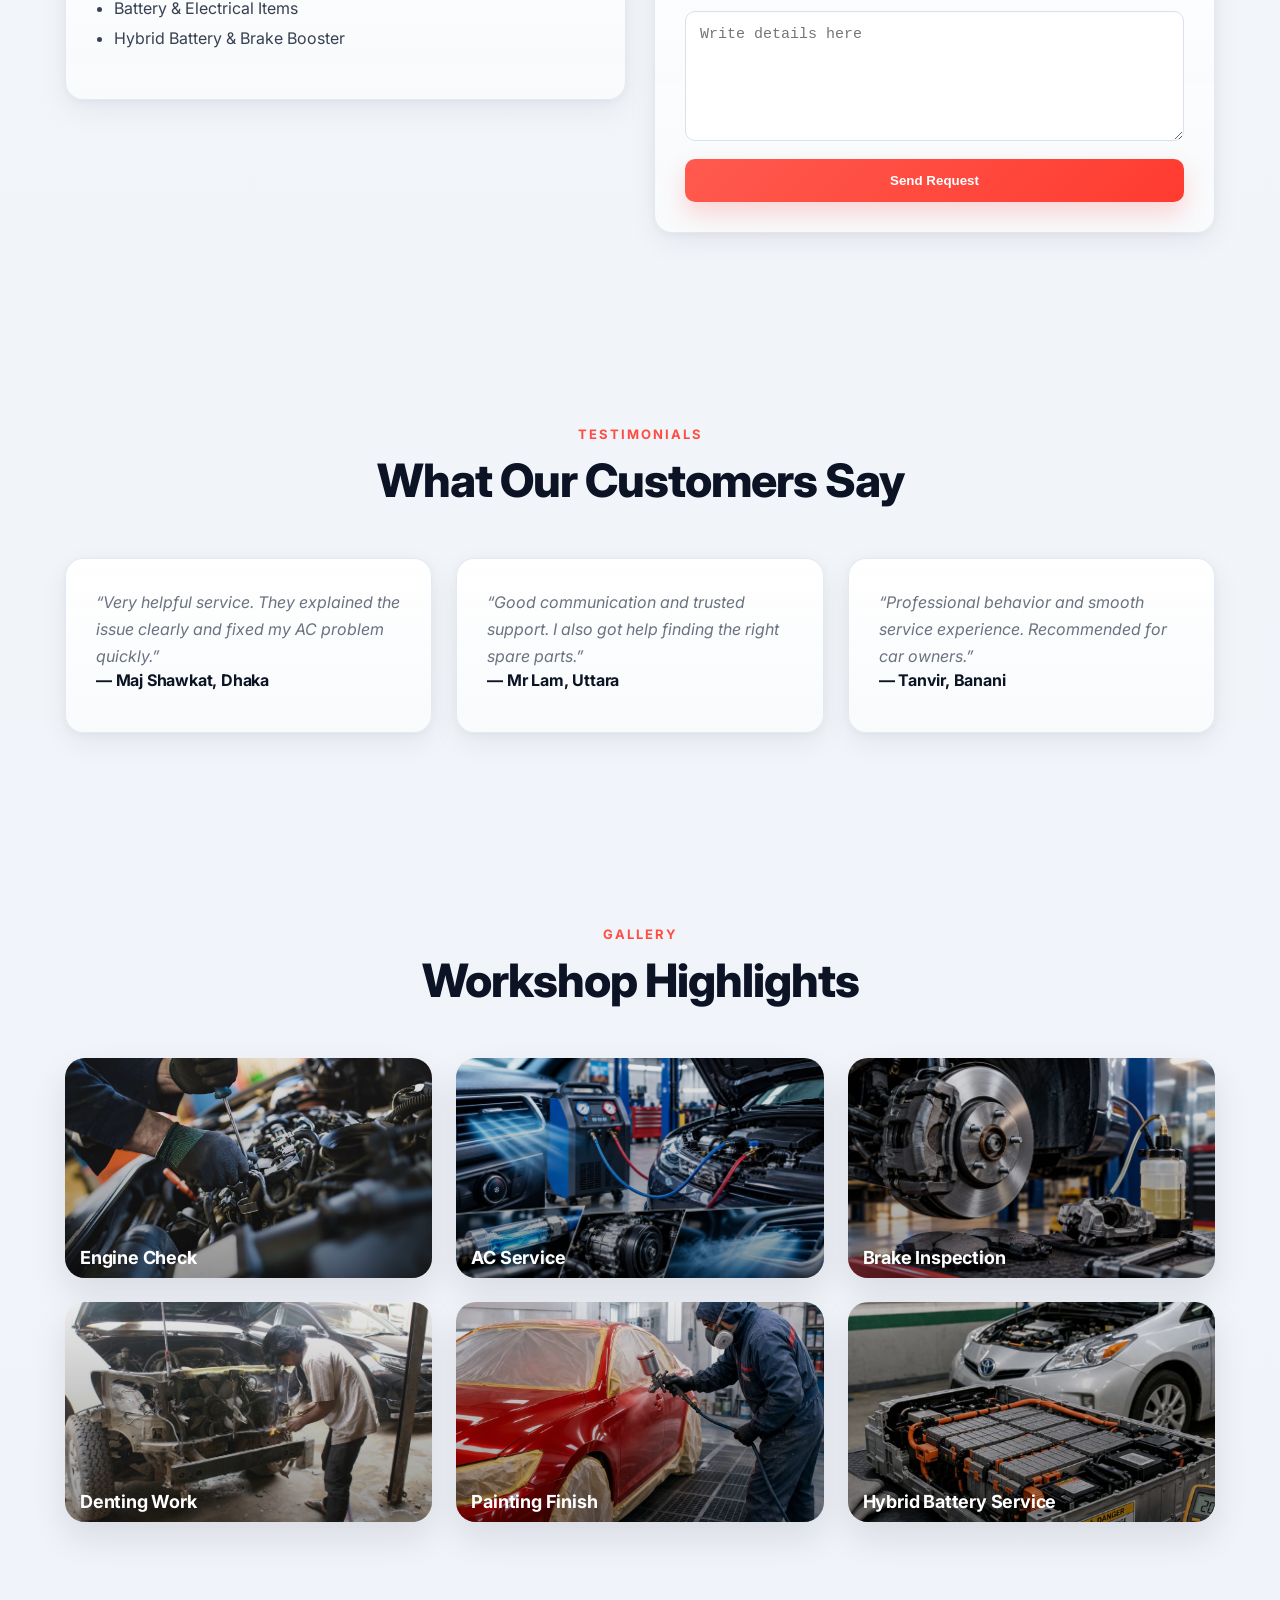
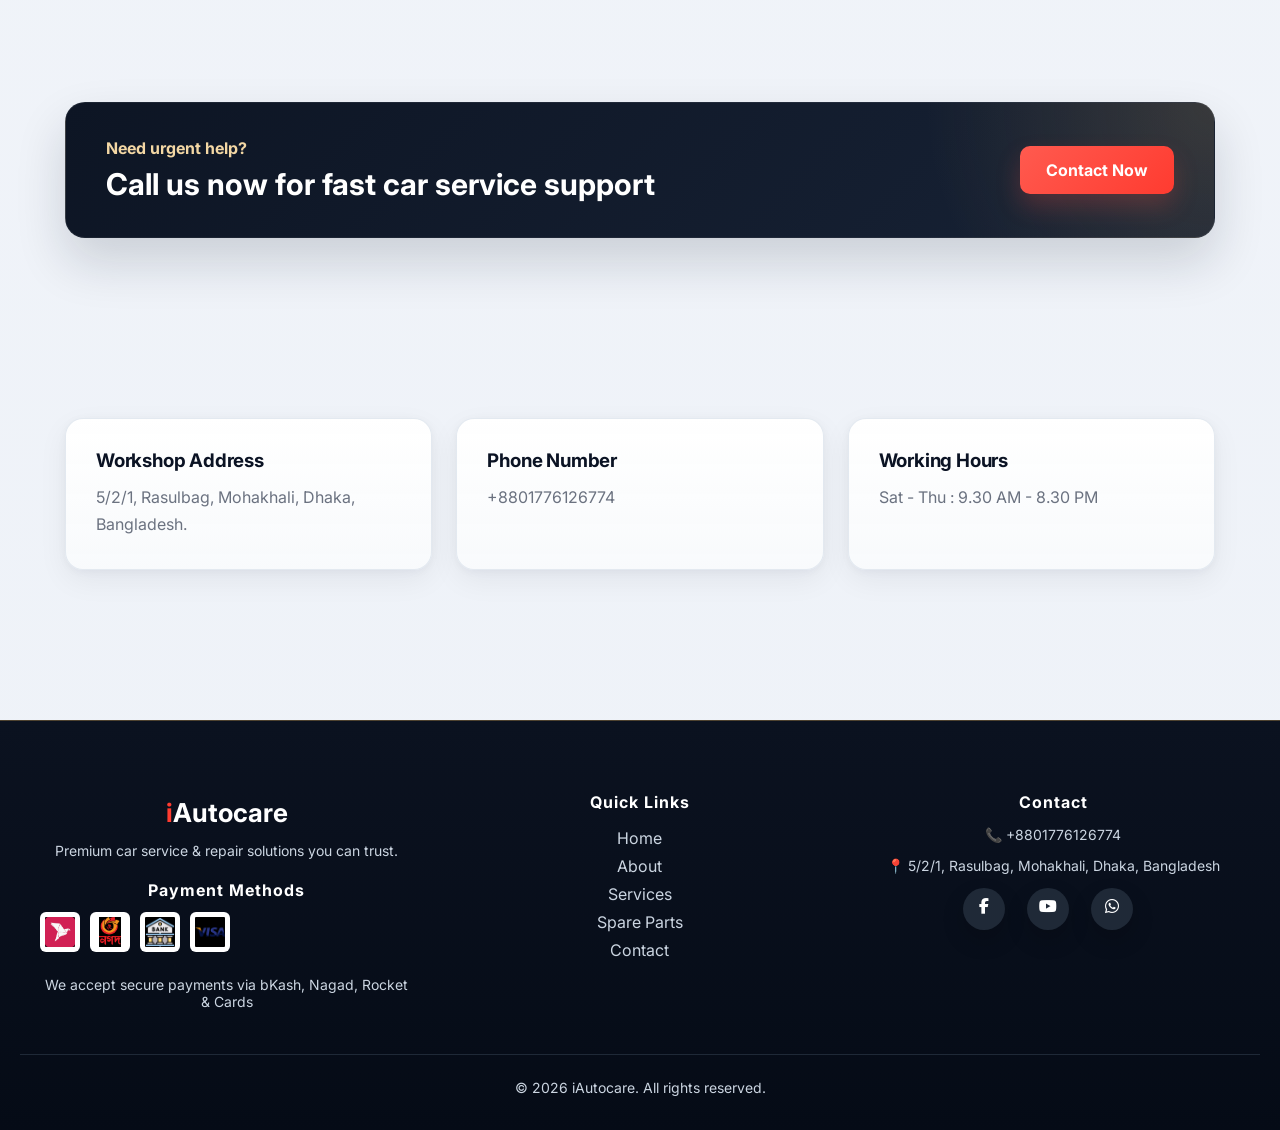
==== commit 055422d9: "Add files via upload" ====
--- a/index.html
+++ b/index.html
@@ -5,7 +5,7 @@
   <meta name="viewport" content="width=device-width, initial-scale=1.0">
   <title>iAutocare | Car Service & Repair in Dhaka</title>
   <meta name="description" content="iAutocare provides professional car servicing, engine repair, AC servicing, denting, painting, and genuine parts support in Dhaka, Bangladesh.">
-  <link rel="stylesheet" href="style.css?v=3">
+  <link rel="stylesheet" href="style.css?v=4">
   <link rel="stylesheet" href="https://cdnjs.cloudflare.com/ajax/libs/font-awesome/6.5.0/css/all.min.css">
   <link href="https://fonts.googleapis.com/css2?family=Inter:wght@400;500;600;700;800&display=swap" rel="stylesheet">
   <link rel="icon" href="logo.png">
@@ -30,6 +30,7 @@
         <a href="index.html" class="active">Home</a>
         <a href="about.html">About</a>
         <a href="services.html">Services</a>
+        <a href="spare-parts.html">Spare Parts</a>
         <a href="contact.html">Contact</a>
       </nav>
     </div>
@@ -353,6 +354,7 @@
         <li><a href="index.html">Home</a></li>
         <li><a href="about.html">About</a></li>
         <li><a href="services.html">Services</a></li>
+        <li><a href="spare-parts.html">Spare Parts</a></li>
         <li><a href="contact.html">Contact</a></li>
       </ul>
     </div>
@@ -399,6 +401,6 @@
     </form>
   </div>
 </div>
-  <script src="script.js"></script>
+  <script src="script.js?v=4"></script>
 </body>
 </html>
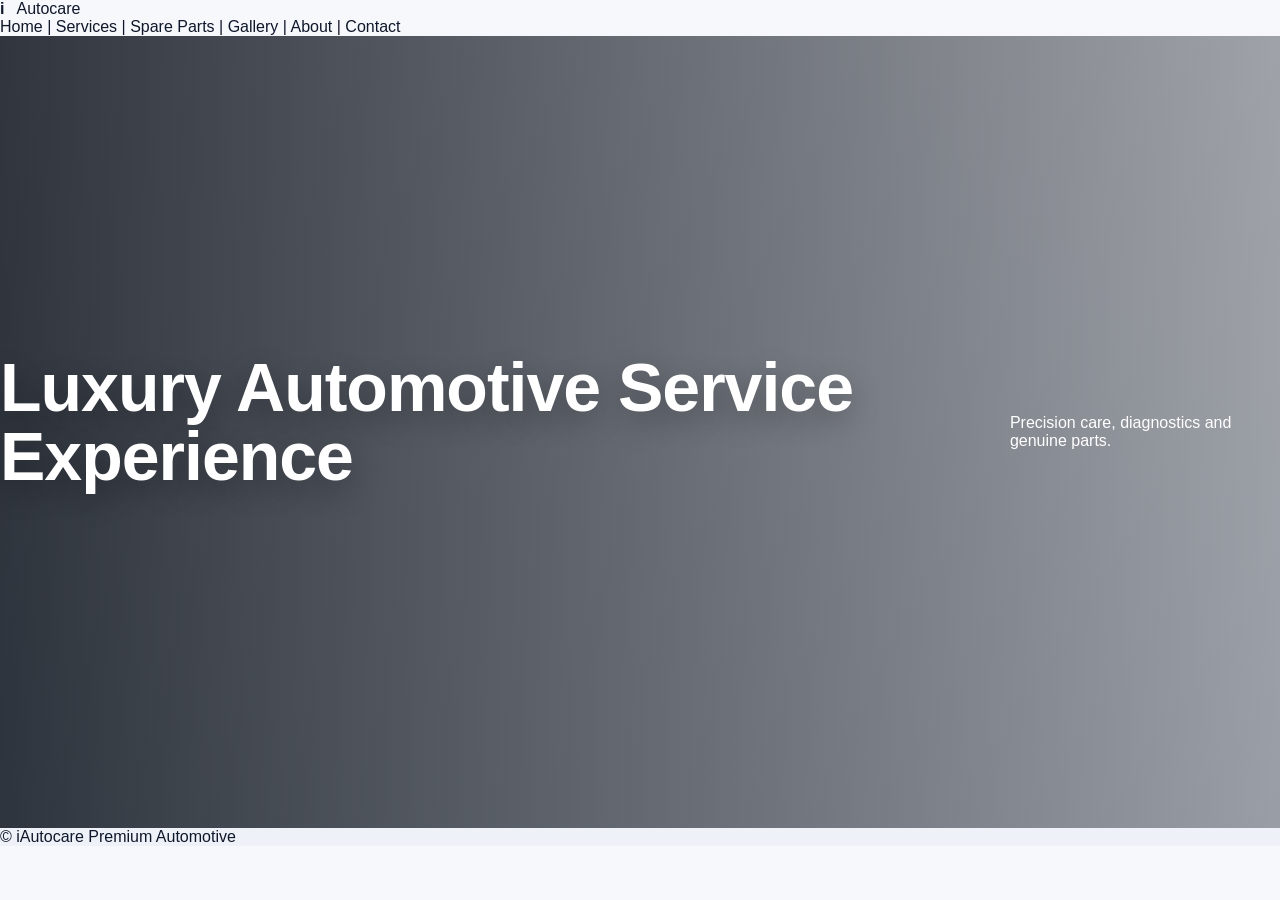
==== commit a3bd3692: "Add files via upload" ====
--- a/index.html
+++ b/index.html
@@ -1,406 +1 @@
-<!DOCTYPE html>
-<html lang="en">
-<head>
-  <meta charset="UTF-8">
-  <meta name="viewport" content="width=device-width, initial-scale=1.0">
-  <title>iAutocare | Car Service & Repair in Dhaka</title>
-  <meta name="description" content="iAutocare provides professional car servicing, engine repair, AC servicing, denting, painting, and genuine parts support in Dhaka, Bangladesh.">
-  <link rel="stylesheet" href="style.css?v=4">
-  <link rel="stylesheet" href="https://cdnjs.cloudflare.com/ajax/libs/font-awesome/6.5.0/css/all.min.css">
-  <link href="https://fonts.googleapis.com/css2?family=Inter:wght@400;500;600;700;800&display=swap" rel="stylesheet">
-  <link rel="icon" href="logo.png">
-</head>
-<body>
-<div id="preloader">
-  <div class="loader-box">
-    <img src="logo.png" alt="iAutocare Logo" class="loader-logo">
-    <div class="loader-spinner"></div>
-    <p>Loading iAutocare...</p>
-  </div>
-</div>
-
-  <header class="topbar">
-    <div class="container nav-wrap">
-      <div class="logo">
-        <img src="logo.png" alt="iAutocare Logo">
-        <span><span class="logo-red">i</span>Autocare</span>
-      </div>
-
-      <nav class="nav">
-        <a href="index.html" class="active">Home</a>
-        <a href="about.html">About</a>
-        <a href="services.html">Services</a>
-        <a href="spare-parts.html">Spare Parts</a>
-        <a href="contact.html">Contact</a>
-      </nav>
-    </div>
-  </header>
-
-  <section class="hero">
-    <div class="hero-overlay"></div>
-    <div class="container hero-content">
-      <p class="tag">Trusted Car Workshop in Dhaka</p>
-      <h1>Premium Car Service, Repair & Genuine Parts Support</h1>
-      <p class="hero-text">
-        iAutocare helps car owners with professional diagnostics, AC servicing,
-        denting-painting, engine repair, brake service, and trusted parts sourcing
-        in Dhaka.
-      </p>
-
-      <div class="hero-points">
-        <span><i class="fa-solid fa-circle-check"></i> Experienced Mechanics</span>
-        <span><i class="fa-solid fa-circle-check"></i> Genuine Parts Support</span>
-        <span><i class="fa-solid fa-circle-check"></i> Fast Service Delivery</span>
-      </div>
-
-      <div class="hero-buttons">
-        <a href="contact.html" class="btn btn-primary">Book Service</a>
-        <a href="services.html" class="btn btn-dark">Explore Services</a>
-      </div>
-    </div>
-  </section>
-
-  <section class="stats reveal">
-    <div class="container stats-grid">
-      <div class="stat-box">
-        <h2 class="counter" data-target="1000">0</h2>
-        <p>Happy Customers</p>
-      </div>
-      <div class="stat-box">
-        <h2 class="counter" data-target="5">0</h2>
-        <p>Years Experience</p>
-      </div>
-      <div class="stat-box">
-        <h2 class="counter" data-target="24">0</h2>
-        <p>Support Hours</p>
-      </div>
-      <div class="stat-box">
-        <h2 class="counter" data-target="10000">0</h2>
-        <p>Parts Delivered</p>
-      </div>
-    </div>
-  </section>
-
-<section class="features reveal">
-  <div class="container feature-grid">
-    <div class="feature-box premium-feature">
-      <div class="premium-icon-wrap">
-        <div class="feature-icon premium-icon">
-          <i class="fa-solid fa-screwdriver-wrench"></i>
-        </div>
-      </div>
-      <h3>Expert Mechanics</h3>
-      <div class="feature-line"></div>
-      <p>Skilled technicians with practical experience in diagnostics and repair.</p>
-    </div>
-
-    <div class="feature-box premium-feature">
-      <div class="premium-icon-wrap">
-        <div class="feature-icon premium-icon">
-          <i class="fa-solid fa-gears"></i>
-        </div>
-      </div>
-      <h3>Genuine Parts</h3>
-      <div class="feature-line"></div>
-      <p>Trusted parts sourcing with quality replacement options for many models.</p>
-    </div>
-
-    <div class="feature-box premium-feature">
-      <div class="premium-icon-wrap">
-        <div class="feature-icon premium-icon">
-          <i class="fa-solid fa-bolt"></i>
-        </div>
-      </div>
-      <h3>Fast Service</h3>
-      <div class="feature-line"></div>
-      <p>Quick support, transparent diagnosis, and better turnaround time.</p>
-    </div>
-  </div>
-</section>
-
-<section class="services-section reveal">
-  <div class="container">
-    <div class="section-title">
-      <p>OUR SERVICES</p>
-      <h2>Complete Vehicle Care Under One Roof</h2>
-    </div>
-
-    <div class="service-grid">
-
-      <div class="card premium-service-card">
-        <div class="service-top">
-          <div class="service-badge"><i class="fa-solid fa-gauge"></i></div>
-          <span class="service-label">Alignment & Balancing</span>
-        </div>
-        <h3>Computerized Wheel Alignment & Balancing</h3>
-        <p>Complete engine & Transmission diagnostics, Overhauling, overheating checks, repair and tuning support.</p>
-        <a href="#" class="book-btn open-modal">Book Now →</a>
-      </div>
-
-      <div class="card premium-service-card">
-        <div class="service-top">
-          <div class="service-badge"><i class="fa-solid fa-gears"></i></div>
-          <span class="service-label">Mechanical</span>
-        </div>
-        <h3>Engine & Transmission</h3>
-        <p>Complete engine & Transmission diagnostics, Overhauling, overheating checks, repair and tuning support.</p>
-        <a href="#" class="book-btn open-modal">Book Now →</a>
-      </div>
-
-      <div class="card premium-service-card">
-        <div class="service-top">
-          <div class="service-badge"><i class="fa-solid fa-wind"></i></div>
-          <span class="service-label">Cooling</span>
-        </div>
-        <h3>AC Servicing</h3>
-        <p>Cooling checkup, gas refill, compressor troubleshooting and AC inspection.</p>
-        <a href="#" class="book-btn open-modal">Book Now →</a>
-      </div>
-
-      <div class="card premium-service-card">
-        <div class="service-top">
-          <div class="service-badge"><i class="fa-solid fa-spray-can-sparkles"></i></div>
-          <span class="service-label">Bodywork</span>
-        </div>
-        <h3>Denting & Painting</h3>
-        <p>Body repair, dent correction, scratch fixing and finishing support.</p>
-        <a href="#" class="book-btn open-modal">Book Now →</a>
-      </div>
-
-      <div class="card premium-service-card">
-        <div class="service-top">
-          <div class="service-badge"><i class="fa-solid fa-car-side"></i></div>
-          <span class="service-label">Safety</span>
-        </div>
-        <h3>Brake Service</h3>
-        <p>Brake inspection, replacement and braking performance support.</p>
-        <a href="#" class="book-btn open-modal">Book Now →</a>
-      </div>
-
-      <div class="card premium-service-card">
-        <div class="service-top">
-          <div class="service-badge"><i class="fa-solid fa-oil-can"></i></div>
-          <span class="service-label">Maintenance</span>
-        </div>
-        <h3>Oil Change</h3>
-        <p>Engine oil, filter, Transmission oil, Brake Fluid Replace and Duel Clutch fluid Repace for smoother driving performance.</p>
-        <a href="#" class="book-btn open-modal">Book Now →</a>
-      </div>
-
-      <div class="card premium-service-card">
-        <div class="service-top">
-          <div class="service-badge"><i class="fa-solid fa-car-battery"></i></div>
-          <span class="service-label">Electrical</span>
-        </div>
-        <h3>Hybrid Battery & Others</h3>
-        <p>Hybrid Battery diagnosis, Rebalancing, charging support and replacement service when needed.</p>
-        <a href="#" class="book-btn open-modal">Book Now →</a>
-      </div>
-
-    </div>
-  </div>
-</section>
-
-  <section class="parts-section reveal">
-    <div class="container">
-      <div class="section-title">
-        <p>REQUEST PARTS</p>
-        <h2>Looking for a Specific Car Part?</h2>
-      </div>
-
-      <div class="parts-box">
-        <div class="parts-text">
-          <h3>Get parts support quickly</h3>
-          <p>
-            Send us your car model, required part name and contact number.
-            We will help you find genuine or quality replacement parts.
-          </p>
-          <ul class="check-list">
-            <li>Engine & Transmission Parts</li>
-            <li>Brake Parts</li>
-            <li>AC Components</li>
-            <li>Battery & Electrical Items</li>
-			<li>Hybrid Battery & Brake Booster</li>
-          </ul>
-        </div>
-
-        <div class="parts-form">
-          <form onsubmit="sendPartsToWhatsApp(event)">
-            <input type="text" id="partsName" placeholder="Your Name" required>
-            <input type="text" id="partsPhone" placeholder="Phone Number" required>
-            <input type="text" id="partsCarModel" placeholder="Car Model">
-            <input type="text" id="requiredPart" placeholder="Required Part Name">
-            <textarea id="partsMessage" placeholder="Write details here"></textarea>
-            <button type="submit" class="btn btn-primary full-btn">Send Request</button>
-          </form>
-        </div>
-      </div>
-    </div>
-  </section>
-
-  <section class="testimonial-section reveal">
-    <div class="container">
-      <div class="section-title">
-        <p>TESTIMONIALS</p>
-        <h2>What Our Customers Say</h2>
-      </div>
-
-      <div class="testimonial-grid">
-        <div class="testimonial-card">
-          <p>“Very helpful service. They explained the issue clearly and fixed my AC problem quickly.”</p>
-          <h4>— Maj Shawkat, Dhaka</h4>
-        </div>
-        <div class="testimonial-card">
-          <p>“Good communication and trusted support. I also got help finding the right spare parts.”</p>
-          <h4>— Mr Lam, Uttara</h4>
-        </div>
-        <div class="testimonial-card">
-          <p>“Professional behavior and smooth service experience. Recommended for car owners.”</p>
-          <h4>— Tanvir, Banani</h4>
-        </div>
-      </div>
-    </div>
-  </section>
-
-  <section class="gallery-section reveal">
-    <div class="container">
-      <div class="section-title">
-        <p>GALLERY</p>
-        <h2>Workshop Highlights</h2>
-      </div>
-
-      <div class="gallery-grid">
-        <div class="gallery-item">
-          <img src="images/engine.jpg" alt="Engine Check">
-          <p>Engine Check</p>
-        </div>
-        <div class="gallery-item">
-          <img src="images/ac.jpg" alt="AC Service">
-          <p>AC Service</p>
-        </div>
-        <div class="gallery-item">
-          <img src="images/brake.jpg" alt="Brake Inspection">
-          <p>Brake Inspection</p>
-        </div>
-        <div class="gallery-item">
-          <img src="images/denting.jpg" alt="Denting Work">
-          <p>Denting Work</p>
-        </div>
-        <div class="gallery-item">
-          <img src="images/painting.jpg" alt="Painting Finish">
-          <p>Painting Finish</p>
-        </div>
-        <div class="gallery-item">
-          <img src="images/battery.jpg" alt="Battery Support">
-          <p>Hybrid Battery Service</p>
-        </div>
-      </div>
-    </div>
-  </section>
-
-  <section class="cta-section reveal">
-    <div class="container cta-box">
-      <div>
-        <p class="small-title">Need urgent help?</p>
-        <h2>Call us now for fast car service support</h2>
-      </div>
-      <a href="contact.html" class="btn btn-primary">Contact Now</a>
-    </div>
-  </section>
-
-  <section class="contact-preview reveal">
-    <div class="container contact-grid">
-      <div class="contact-card">
-        <h3>Workshop Address</h3>
-        <p>5/2/1, Rasulbag, Mohakhali, Dhaka, Bangladesh.</p>
-      </div>
-      <div class="contact-card">
-        <h3>Phone Number</h3>
-        <p>+8801776126774</p>
-      </div>
-      <div class="contact-card">
-        <h3>Working Hours</h3>
-        <p>Sat - Thu : 9.30 AM - 8.30 PM</p>
-      </div>
-    </div>
-  </section>
-
-  <footer class="footer">
-
-  <div class="footer-container">
-
-    <!-- Left -->
-    <div class="footer-left">
-      <h3><span class="logo-red">i</span>Autocare</h3>
-      <p>Premium car service & repair solutions you can trust.</p>
-
-      <!-- Payment -->
-      <div class="footer-payment">
-        <h4>Payment Methods</h4>
-        <div class="payment-icons">
-          <img src="images/bkash.png" alt="bKash">
-          <img src="images/nagad.png" alt="Nagad">
-          <img src="images/bank.png" alt="Bank">
-          <img src="images/card.png" alt="Card">
-		  <p>We accept secure payments via bKash, Nagad, Rocket & Cards</p>
-        </div>
-      </div>
-    </div>
-
-    <!-- Middle -->
-    <div class="footer-middle">
-      <h4>Quick Links</h4>
-      <ul>
-        <li><a href="index.html">Home</a></li>
-        <li><a href="about.html">About</a></li>
-        <li><a href="services.html">Services</a></li>
-        <li><a href="spare-parts.html">Spare Parts</a></li>
-        <li><a href="contact.html">Contact</a></li>
-      </ul>
-    </div>
-
-    <!-- Right -->
-    <div class="footer-right">
-      <h4>Contact</h4>
-      <p>📞 +8801776126774</p>
-      <p>📍 5/2/1, Rasulbag, Mohakhali, Dhaka, Bangladesh</p>
-
-      <div class="footer-social">
-        <a href="#"><i class="fa-brands fa-facebook-f"></i></a>
-        <a href="#"><i class="fa-brands fa-youtube"></i></a>
-        <a href="#"><i class="fa-brands fa-whatsapp"></i></a>
-      </div>
-    </div>
-
-  </div>
-
-  <div class="footer-bottom">
-    <p>© 2026 iAutocare. All rights reserved.</p>
-  </div>
-
-</footer>
-
-  <a class="whatsapp-btn" href="https://wa.me/8801776126774?text=Hello%20iAutocare,%20I%20need%20car%20service" target="_blank">WhatsApp</a>
-  <a class="call-btn" href="tel:+8801776126774">Call Now</a>
-
-  <!-- Booking Modal -->
-<div id="bookingModal" class="modal">
-  <div class="modal-content">
-    <span class="close-btn">&times;</span>
-
-    <h2>Book Service</h2>
-
-    <form id="bookingForm">
-      <input type="text" id="bookingName" placeholder="Your Name" required>
-      <input type="text" id="bookingPhone" placeholder="Phone Number" required>
-      <input type="text" id="bookingCarModel" placeholder="Car Model">
-      <input type="text" id="bookingService" placeholder="Service Needed">
-      <textarea id="bookingMessage" placeholder="Write details here"></textarea>
-
-      <button type="submit" class="submit-btn">Send to WhatsApp</button>
-    </form>
-  </div>
-</div>
-  <script src="script.js?v=4"></script>
-</body>
-</html>+<!doctype html><html><head><link rel="stylesheet" href="style.css"></head><body><header class="header"><div class="logo"><b>i</b>Autocare</div><nav>Home | Services | Spare Parts | Gallery | About | Contact</nav></header><section class="hero"><h1>Luxury Automotive Service Experience</h1><p>Precision care, diagnostics and genuine parts.</p></section><footer>© iAutocare Premium Automotive</footer></body></html>
--- a/style.css
+++ b/style.css
@@ -1733,4 +1733,257 @@
   .payment-icons {
     justify-content: center;
   }
-}+}
+
+/* ======================================================
+   SPARE PARTS PAGE - ADDITIONAL STYLES
+   Added without changing the existing site design.
+====================================================== */
+.parts-banner {
+  background: url('images/service.jpg') center/cover no-repeat;
+}
+
+.spare-parts-intro {
+  padding: 90px 0 35px;
+}
+
+.spare-parts-list {
+  padding: 35px 0 90px;
+}
+
+.spare-parts-list .service-grid {
+  align-items: stretch;
+}
+
+.spare-part-card {
+  display: flex;
+  flex-direction: column;
+  height: 100%;
+}
+
+.spare-part-card p {
+  flex-grow: 1;
+}
+
+.spare-part-card .book-btn {
+  align-self: center;
+  cursor: pointer;
+  font-family: inherit;
+  text-decoration: none;
+}
+
+.spare-inquiry-section {
+  padding: 0 0 90px;
+}
+
+.spare-inquiry-note {
+  margin-top: 18px !important;
+  font-size: 14px;
+  color: #64748b !important;
+}
+
+.spare-badges {
+  display: flex;
+  flex-wrap: wrap;
+  gap: 10px;
+  margin-top: 22px;
+}
+
+.spare-badges span {
+  display: inline-flex;
+  align-items: center;
+  gap: 7px;
+  padding: 8px 12px;
+  border-radius: 999px;
+  background: rgba(255, 77, 67, 0.08);
+  border: 1px solid rgba(255, 77, 67, 0.12);
+  color: #334155;
+  font-size: 13px;
+  font-weight: 700;
+}
+
+.spare-badges i {
+  color: var(--accent, #ff4d43);
+}
+
+@media (max-width: 900px) {
+  .spare-parts-intro {
+    padding-top: 70px;
+  }
+
+  .spare-parts-list {
+    padding-bottom: 70px;
+  }
+
+  .spare-inquiry-section {
+    padding-bottom: 70px;
+  }
+}
+
+/* ======================================================
+   FINAL MOBILE STICKY NAVIGATION
+   Mobile: Home + Services + Spare Parts stay visible.
+   About + Contact are inside the hamburger menu.
+====================================================== */
+.nav-menu-toggle,
+.mobile-nav-dropdown {
+  display: none;
+}
+
+@media (max-width: 768px) {
+  .topbar {
+    position: sticky !important;
+    top: 0;
+    z-index: 3000;
+    width: 100%;
+  }
+
+  .nav-wrap {
+    min-height: 64px;
+    padding: 8px 0 !important;
+    flex-direction: row !important;
+    align-items: center !important;
+    justify-content: space-between !important;
+    flex-wrap: nowrap !important;
+    gap: 6px !important;
+  }
+
+  .logo {
+    flex: 0 0 auto;
+    flex-wrap: nowrap !important;
+    gap: 0 !important;
+  }
+
+  .logo img {
+    width: 38px;
+    height: 38px;
+  }
+
+  /* On phones the icon remains, while the long brand text is hidden
+     so the three requested links always fit on one row. */
+  .logo > span {
+    display: none;
+  }
+
+  .nav {
+    position: relative;
+    display: flex !important;
+    align-items: center;
+    justify-content: flex-end;
+    flex-wrap: nowrap !important;
+    gap: 2px !important;
+    margin-left: auto;
+    min-width: 0;
+  }
+
+  .nav .nav-desktop-only {
+    display: none !important;
+  }
+
+  .nav .nav-primary {
+    display: inline-flex !important;
+    align-items: center;
+    justify-content: center;
+    margin: 0 !important;
+    padding: 10px 6px;
+    white-space: nowrap;
+    font-size: 13px;
+    line-height: 1;
+    font-weight: 700;
+  }
+
+  .nav .nav-primary::after {
+    bottom: 2px;
+  }
+
+  .nav-menu-toggle {
+    display: inline-flex;
+    align-items: center;
+    justify-content: center;
+    flex: 0 0 38px;
+    width: 38px;
+    height: 38px;
+    margin-left: 2px;
+    padding: 0;
+    border: 1px solid rgba(255, 255, 255, 0.18);
+    border-radius: 10px;
+    background: rgba(255, 255, 255, 0.08);
+    color: #ffffff;
+    font-size: 18px;
+    cursor: pointer;
+    -webkit-tap-highlight-color: transparent;
+  }
+
+  .nav-menu-toggle:hover,
+  .nav-menu-toggle:focus-visible,
+  .nav-menu-toggle.menu-current,
+  .nav-menu-toggle.is-open {
+    color: #ffffff;
+    border-color: rgba(255, 77, 67, 0.72);
+    background: rgba(255, 77, 67, 0.18);
+    outline: none;
+  }
+
+  .mobile-nav-dropdown {
+    position: absolute;
+    top: calc(100% + 12px);
+    right: 0;
+    z-index: 3100;
+    min-width: 155px;
+    padding: 8px;
+    border: 1px solid rgba(255, 255, 255, 0.12);
+    border-radius: 14px;
+    background: rgba(8, 17, 32, 0.98);
+    box-shadow: 0 18px 42px rgba(0, 0, 0, 0.28);
+    backdrop-filter: blur(14px);
+    -webkit-backdrop-filter: blur(14px);
+  }
+
+  .mobile-nav-dropdown.is-open {
+    display: block;
+  }
+
+  .mobile-nav-dropdown a {
+    display: block !important;
+    margin: 0 !important;
+    padding: 12px 14px;
+    border-radius: 9px;
+    color: #edf2f7;
+    font-size: 14px;
+    font-weight: 700;
+    text-decoration: none;
+  }
+
+  .mobile-nav-dropdown a::after {
+    display: none !important;
+  }
+
+  .mobile-nav-dropdown a:hover,
+  .mobile-nav-dropdown a.active {
+    color: #ffffff;
+    background: rgba(255, 77, 67, 0.16);
+  }
+}
+
+@media (max-width: 380px) {
+  .container.nav-wrap {
+    width: 94%;
+  }
+
+  .logo img {
+    width: 34px;
+    height: 34px;
+  }
+
+  .nav .nav-primary {
+    padding-left: 4px;
+    padding-right: 4px;
+    font-size: 12px;
+  }
+
+  .nav-menu-toggle {
+    flex-basis: 34px;
+    width: 34px;
+    height: 34px;
+  }
+}
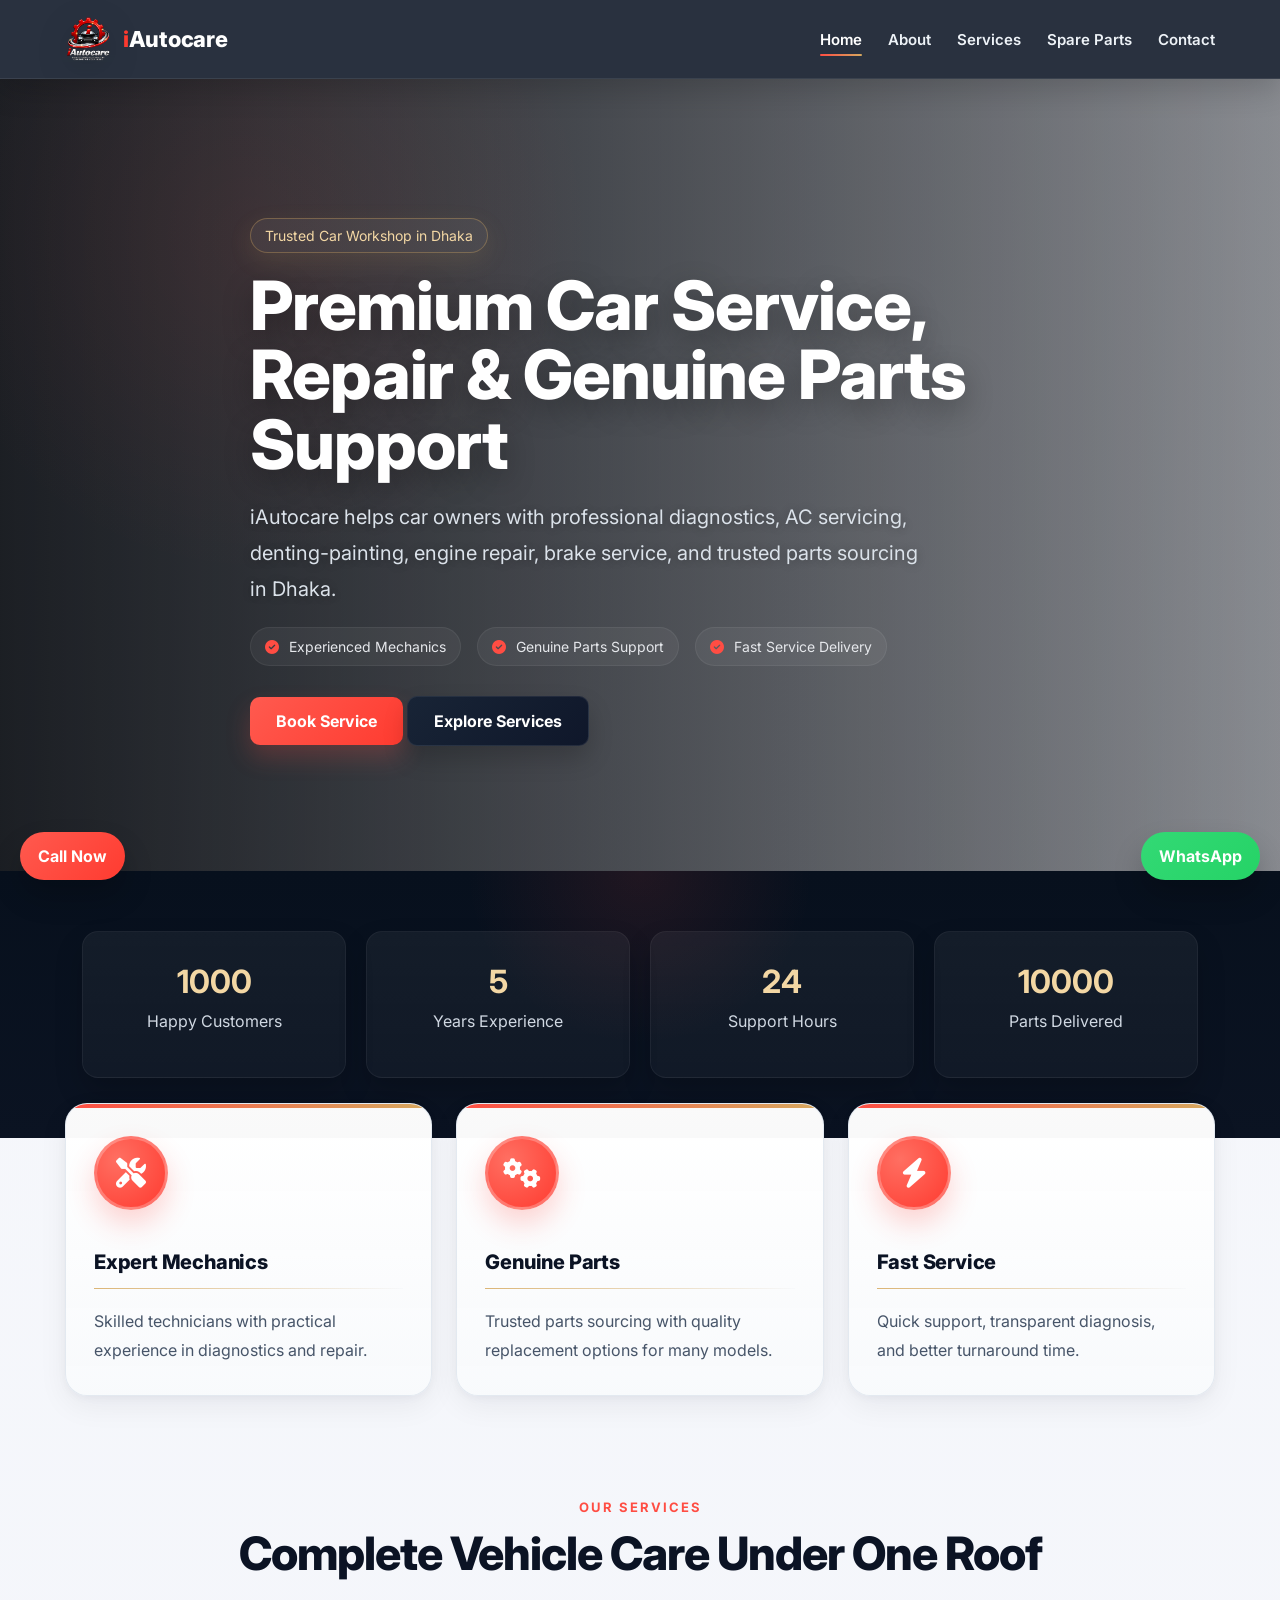
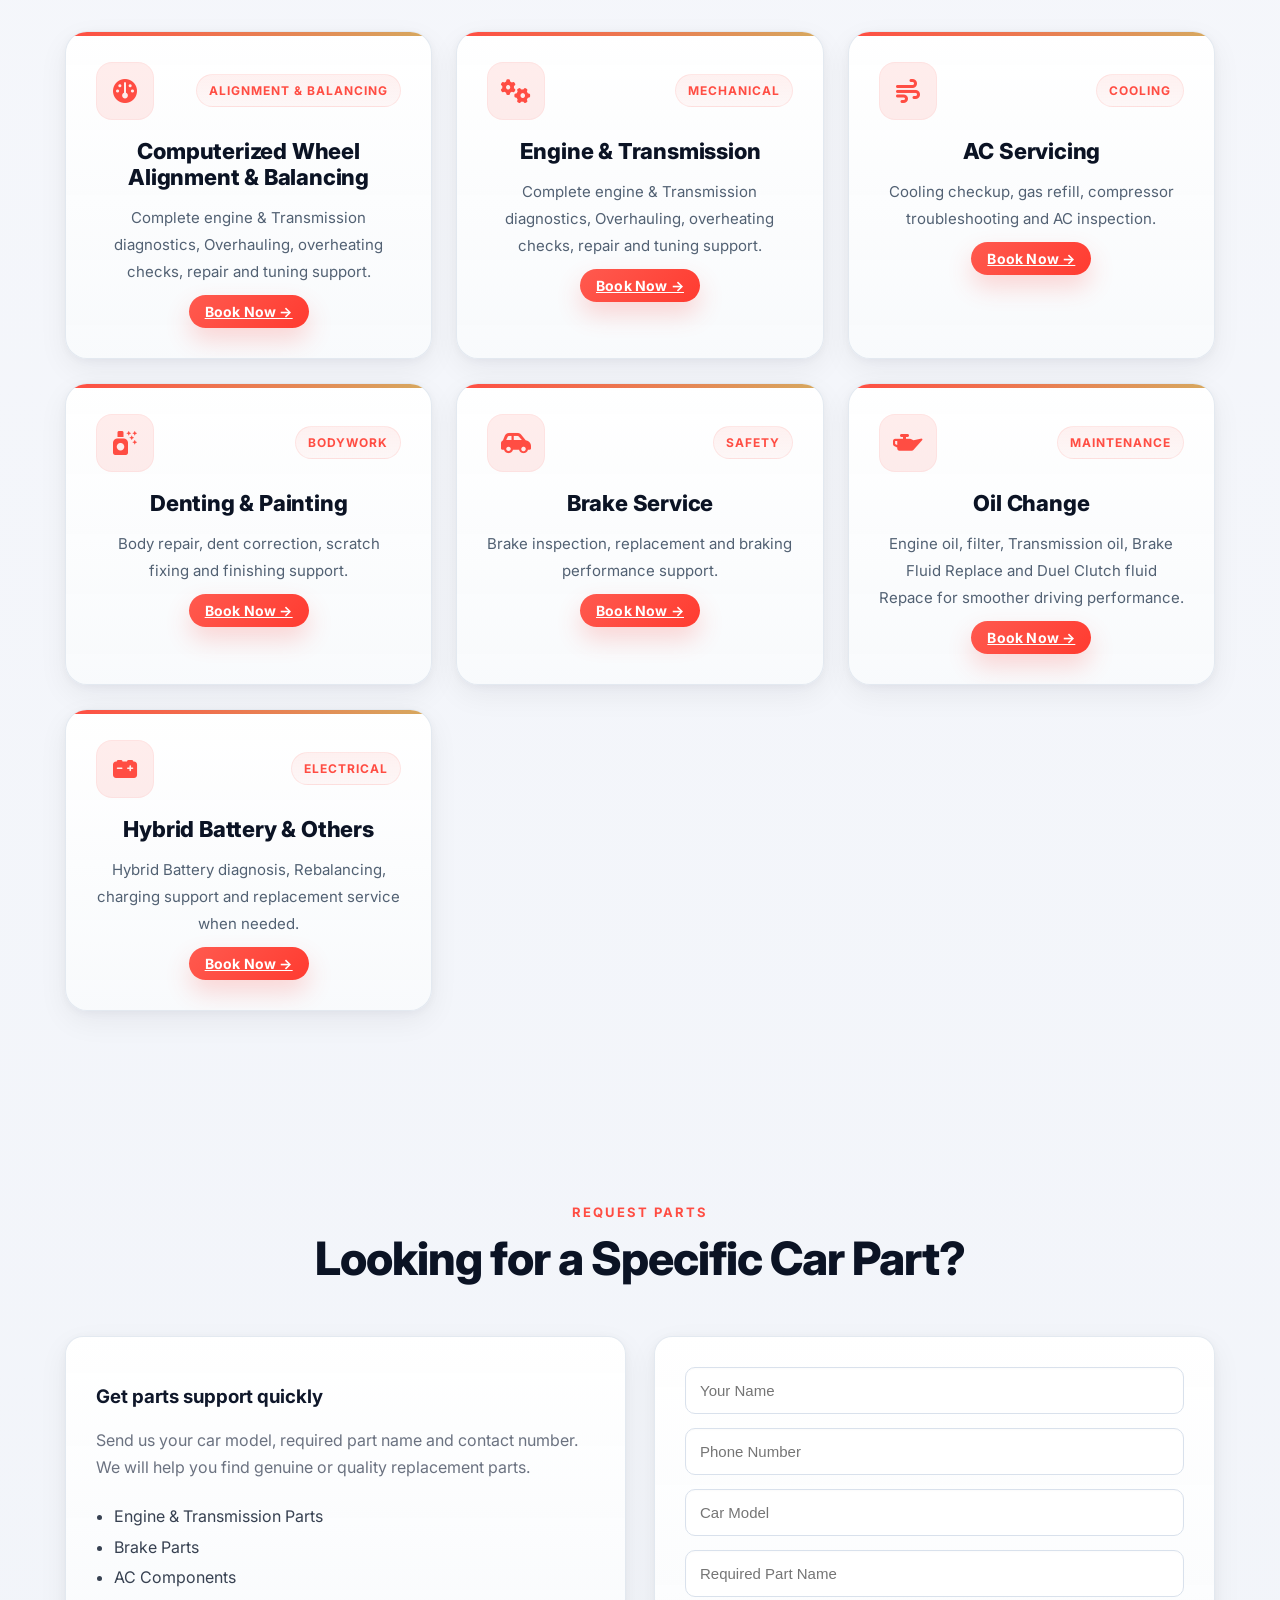
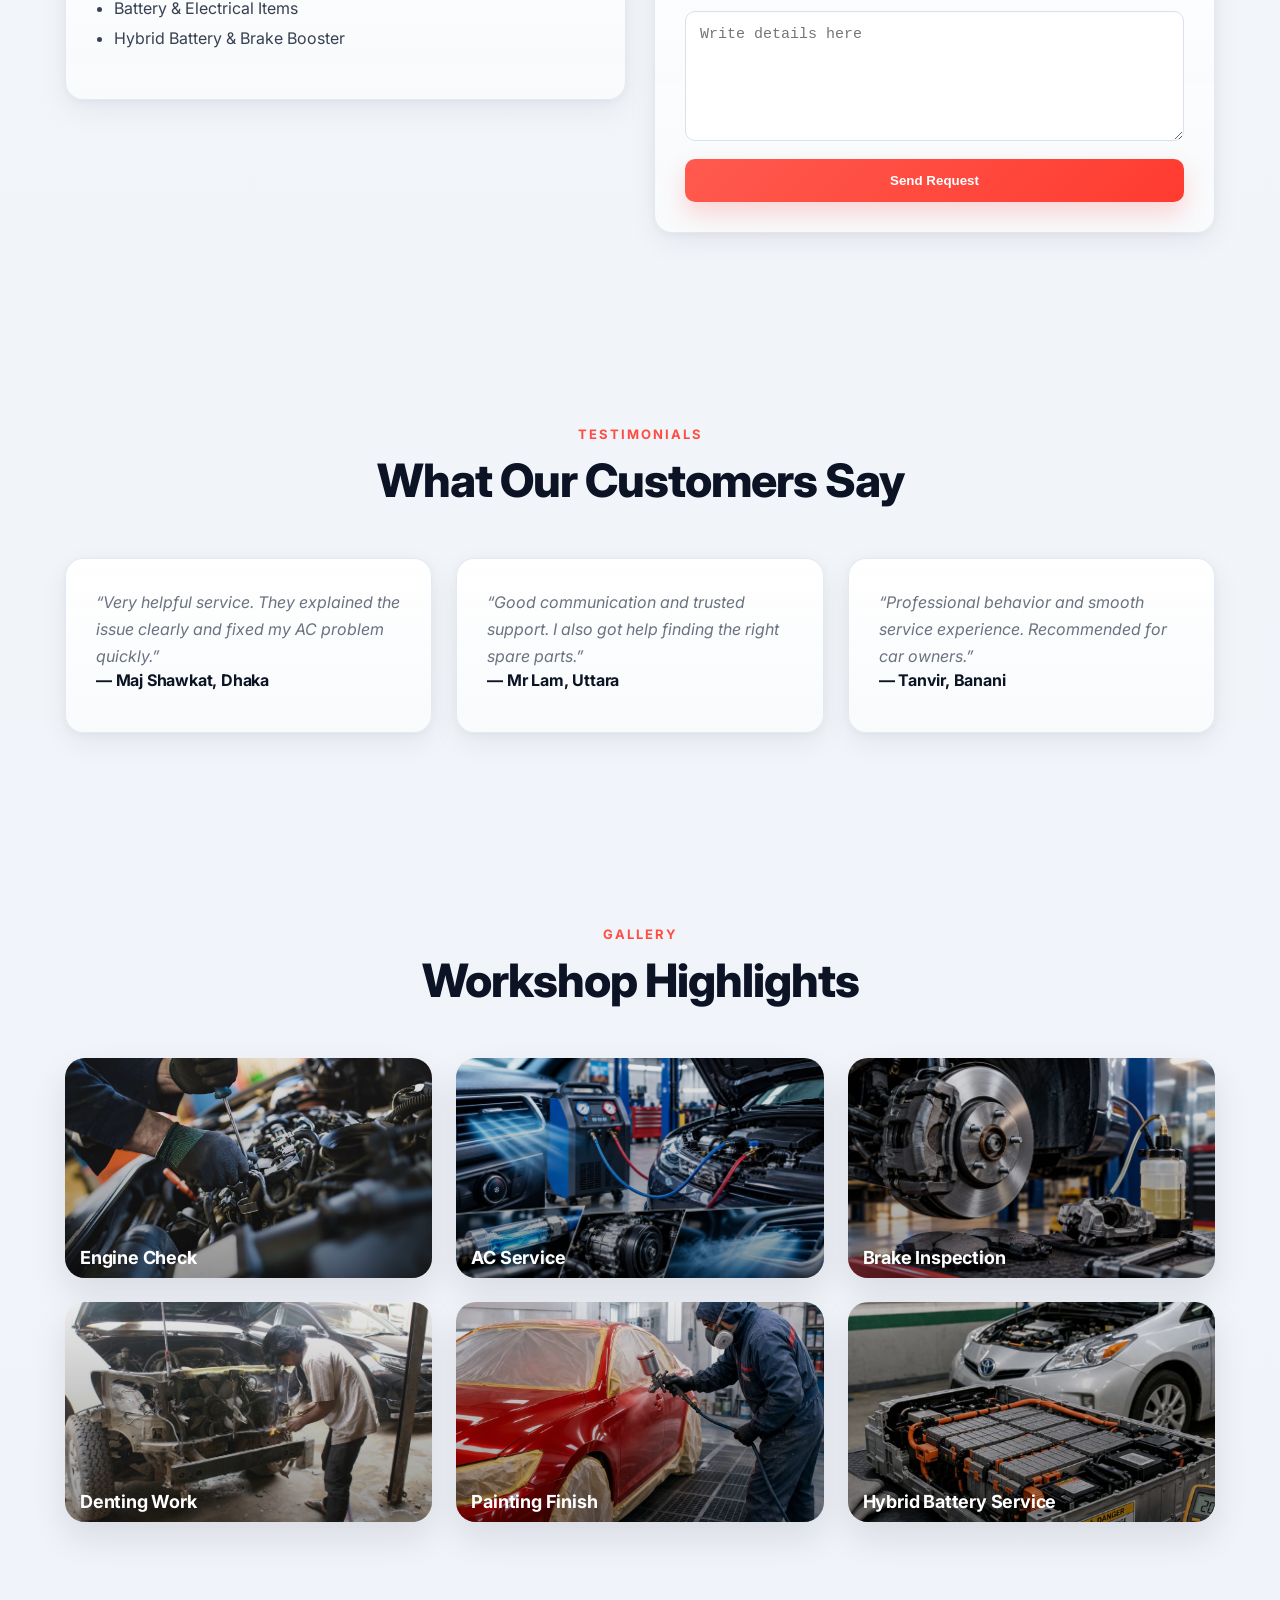
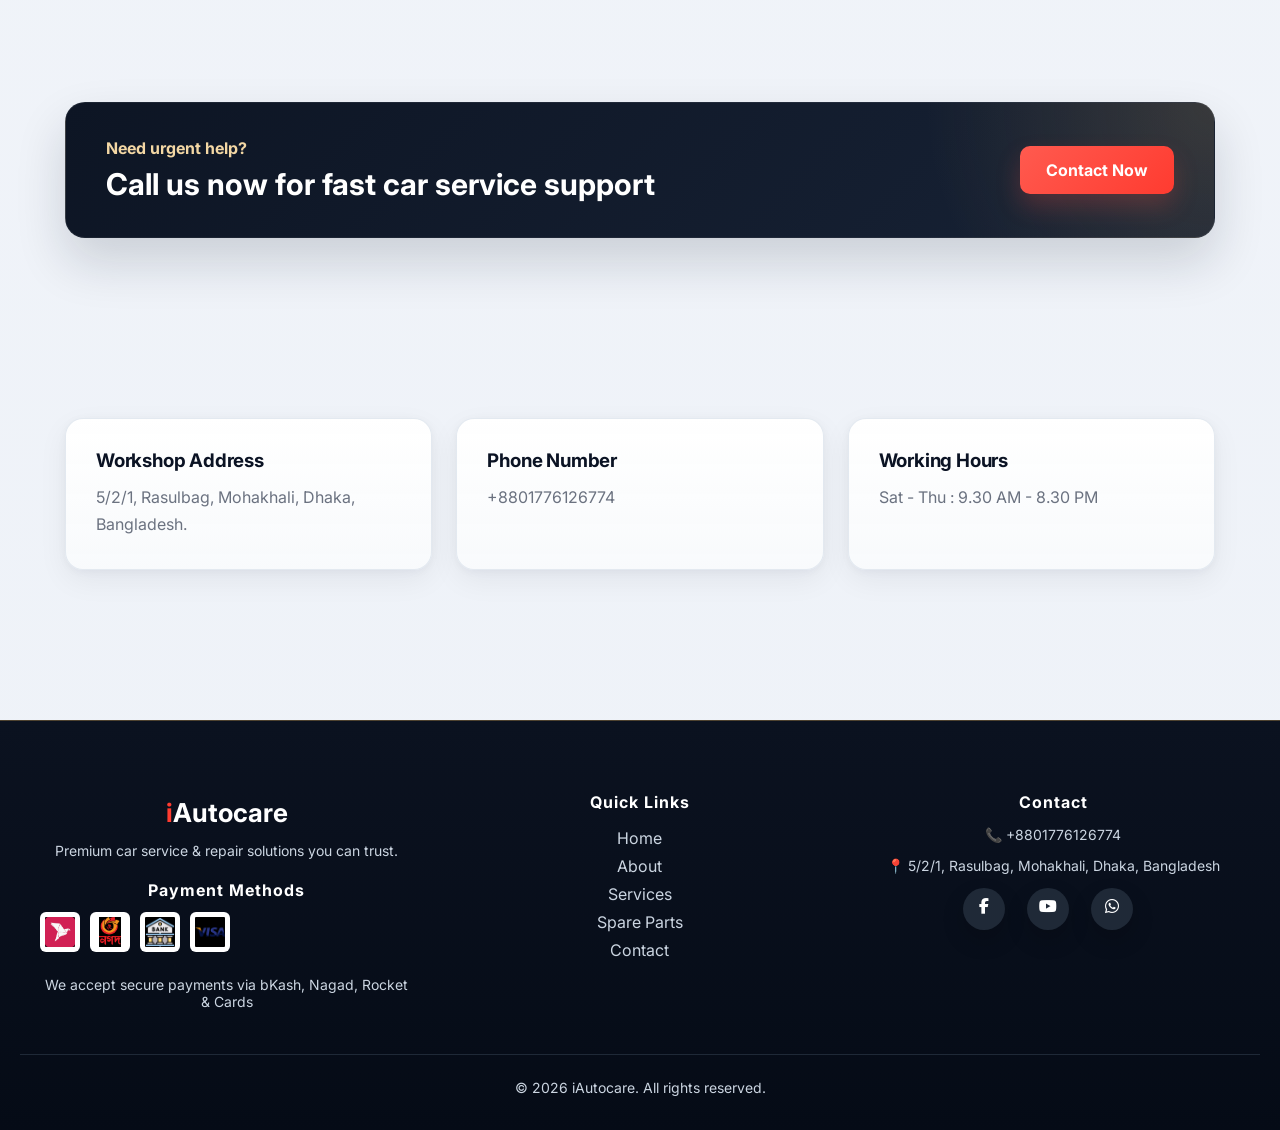
==== commit 1dd97110: "Add files via upload" ====
--- a/index.html
+++ b/index.html
@@ -1 +1,412 @@
-<!doctype html><html><head><link rel="stylesheet" href="style.css"></head><body><header class="header"><div class="logo"><b>i</b>Autocare</div><nav>Home | Services | Spare Parts | Gallery | About | Contact</nav></header><section class="hero"><h1>Luxury Automotive Service Experience</h1><p>Precision care, diagnostics and genuine parts.</p></section><footer>© iAutocare Premium Automotive</footer></body></html>+<!DOCTYPE html>
+<html lang="en">
+<head>
+  <meta charset="UTF-8">
+  <meta name="viewport" content="width=device-width, initial-scale=1.0">
+  <title>iAutocare | Car Service & Repair in Dhaka</title>
+  <meta name="description" content="iAutocare provides professional car servicing, engine repair, AC servicing, denting, painting, and genuine parts support in Dhaka, Bangladesh.">
+  <link rel="stylesheet" href="style.css?v=5">
+  <link rel="stylesheet" href="https://cdnjs.cloudflare.com/ajax/libs/font-awesome/6.5.0/css/all.min.css">
+  <link href="https://fonts.googleapis.com/css2?family=Inter:wght@400;500;600;700;800&display=swap" rel="stylesheet">
+  <link rel="icon" href="logo.png">
+</head>
+<body>
+<div id="preloader">
+  <div class="loader-box">
+    <img src="logo.png" alt="iAutocare Logo" class="loader-logo">
+    <div class="loader-spinner"></div>
+    <p>Loading iAutocare...</p>
+  </div>
+</div>
+
+  <header class="topbar">
+    <div class="container nav-wrap">
+      <div class="logo">
+        <img src="logo.png" alt="iAutocare Logo">
+        <span><span class="logo-red">i</span>Autocare</span>
+      </div>
+      <nav class="nav" aria-label="Main navigation">
+        <a href="index.html" class="nav-primary active">Home</a>
+        <a href="about.html" class="nav-desktop-only">About</a>
+        <a href="services.html" class="nav-primary">Services</a>
+        <a href="spare-parts.html" class="nav-primary">Spare Parts</a>
+        <a href="contact.html" class="nav-desktop-only">Contact</a>
+        <button class="nav-menu-toggle" type="button" aria-label="Open more navigation" aria-expanded="false" aria-controls="mobileNavDropdown">
+          <i class="fa-solid fa-bars" aria-hidden="true"></i>
+        </button>
+        <div class="mobile-nav-dropdown" id="mobileNavDropdown">
+          <a href="about.html" class="">About</a>
+          <a href="contact.html" class="">Contact</a>
+        </div>
+      </nav>
+    </div>
+  </header>
+
+  <section class="hero">
+    <div class="hero-overlay"></div>
+    <div class="container hero-content">
+      <p class="tag">Trusted Car Workshop in Dhaka</p>
+      <h1>Premium Car Service, Repair & Genuine Parts Support</h1>
+      <p class="hero-text">
+        iAutocare helps car owners with professional diagnostics, AC servicing,
+        denting-painting, engine repair, brake service, and trusted parts sourcing
+        in Dhaka.
+      </p>
+
+      <div class="hero-points">
+        <span><i class="fa-solid fa-circle-check"></i> Experienced Mechanics</span>
+        <span><i class="fa-solid fa-circle-check"></i> Genuine Parts Support</span>
+        <span><i class="fa-solid fa-circle-check"></i> Fast Service Delivery</span>
+      </div>
+
+      <div class="hero-buttons">
+        <a href="contact.html" class="btn btn-primary">Book Service</a>
+        <a href="services.html" class="btn btn-dark">Explore Services</a>
+      </div>
+    </div>
+  </section>
+
+  <section class="stats reveal">
+    <div class="container stats-grid">
+      <div class="stat-box">
+        <h2 class="counter" data-target="1000">0</h2>
+        <p>Happy Customers</p>
+      </div>
+      <div class="stat-box">
+        <h2 class="counter" data-target="5">0</h2>
+        <p>Years Experience</p>
+      </div>
+      <div class="stat-box">
+        <h2 class="counter" data-target="24">0</h2>
+        <p>Support Hours</p>
+      </div>
+      <div class="stat-box">
+        <h2 class="counter" data-target="10000">0</h2>
+        <p>Parts Delivered</p>
+      </div>
+    </div>
+  </section>
+
+<section class="features reveal">
+  <div class="container feature-grid">
+    <div class="feature-box premium-feature">
+      <div class="premium-icon-wrap">
+        <div class="feature-icon premium-icon">
+          <i class="fa-solid fa-screwdriver-wrench"></i>
+        </div>
+      </div>
+      <h3>Expert Mechanics</h3>
+      <div class="feature-line"></div>
+      <p>Skilled technicians with practical experience in diagnostics and repair.</p>
+    </div>
+
+    <div class="feature-box premium-feature">
+      <div class="premium-icon-wrap">
+        <div class="feature-icon premium-icon">
+          <i class="fa-solid fa-gears"></i>
+        </div>
+      </div>
+      <h3>Genuine Parts</h3>
+      <div class="feature-line"></div>
+      <p>Trusted parts sourcing with quality replacement options for many models.</p>
+    </div>
+
+    <div class="feature-box premium-feature">
+      <div class="premium-icon-wrap">
+        <div class="feature-icon premium-icon">
+          <i class="fa-solid fa-bolt"></i>
+        </div>
+      </div>
+      <h3>Fast Service</h3>
+      <div class="feature-line"></div>
+      <p>Quick support, transparent diagnosis, and better turnaround time.</p>
+    </div>
+  </div>
+</section>
+
+<section class="services-section reveal">
+  <div class="container">
+    <div class="section-title">
+      <p>OUR SERVICES</p>
+      <h2>Complete Vehicle Care Under One Roof</h2>
+    </div>
+
+    <div class="service-grid">
+
+      <div class="card premium-service-card">
+        <div class="service-top">
+          <div class="service-badge"><i class="fa-solid fa-gauge"></i></div>
+          <span class="service-label">Alignment & Balancing</span>
+        </div>
+        <h3>Computerized Wheel Alignment & Balancing</h3>
+        <p>Complete engine & Transmission diagnostics, Overhauling, overheating checks, repair and tuning support.</p>
+        <a href="#" class="book-btn open-modal">Book Now →</a>
+      </div>
+
+      <div class="card premium-service-card">
+        <div class="service-top">
+          <div class="service-badge"><i class="fa-solid fa-gears"></i></div>
+          <span class="service-label">Mechanical</span>
+        </div>
+        <h3>Engine & Transmission</h3>
+        <p>Complete engine & Transmission diagnostics, Overhauling, overheating checks, repair and tuning support.</p>
+        <a href="#" class="book-btn open-modal">Book Now →</a>
+      </div>
+
+      <div class="card premium-service-card">
+        <div class="service-top">
+          <div class="service-badge"><i class="fa-solid fa-wind"></i></div>
+          <span class="service-label">Cooling</span>
+        </div>
+        <h3>AC Servicing</h3>
+        <p>Cooling checkup, gas refill, compressor troubleshooting and AC inspection.</p>
+        <a href="#" class="book-btn open-modal">Book Now →</a>
+      </div>
+
+      <div class="card premium-service-card">
+        <div class="service-top">
+          <div class="service-badge"><i class="fa-solid fa-spray-can-sparkles"></i></div>
+          <span class="service-label">Bodywork</span>
+        </div>
+        <h3>Denting & Painting</h3>
+        <p>Body repair, dent correction, scratch fixing and finishing support.</p>
+        <a href="#" class="book-btn open-modal">Book Now →</a>
+      </div>
+
+      <div class="card premium-service-card">
+        <div class="service-top">
+          <div class="service-badge"><i class="fa-solid fa-car-side"></i></div>
+          <span class="service-label">Safety</span>
+        </div>
+        <h3>Brake Service</h3>
+        <p>Brake inspection, replacement and braking performance support.</p>
+        <a href="#" class="book-btn open-modal">Book Now →</a>
+      </div>
+
+      <div class="card premium-service-card">
+        <div class="service-top">
+          <div class="service-badge"><i class="fa-solid fa-oil-can"></i></div>
+          <span class="service-label">Maintenance</span>
+        </div>
+        <h3>Oil Change</h3>
+        <p>Engine oil, filter, Transmission oil, Brake Fluid Replace and Duel Clutch fluid Repace for smoother driving performance.</p>
+        <a href="#" class="book-btn open-modal">Book Now →</a>
+      </div>
+
+      <div class="card premium-service-card">
+        <div class="service-top">
+          <div class="service-badge"><i class="fa-solid fa-car-battery"></i></div>
+          <span class="service-label">Electrical</span>
+        </div>
+        <h3>Hybrid Battery & Others</h3>
+        <p>Hybrid Battery diagnosis, Rebalancing, charging support and replacement service when needed.</p>
+        <a href="#" class="book-btn open-modal">Book Now →</a>
+      </div>
+
+    </div>
+  </div>
+</section>
+
+  <section class="parts-section reveal">
+    <div class="container">
+      <div class="section-title">
+        <p>REQUEST PARTS</p>
+        <h2>Looking for a Specific Car Part?</h2>
+      </div>
+
+      <div class="parts-box">
+        <div class="parts-text">
+          <h3>Get parts support quickly</h3>
+          <p>
+            Send us your car model, required part name and contact number.
+            We will help you find genuine or quality replacement parts.
+          </p>
+          <ul class="check-list">
+            <li>Engine & Transmission Parts</li>
+            <li>Brake Parts</li>
+            <li>AC Components</li>
+            <li>Battery & Electrical Items</li>
+			<li>Hybrid Battery & Brake Booster</li>
+          </ul>
+        </div>
+
+        <div class="parts-form">
+          <form onsubmit="sendPartsToWhatsApp(event)">
+            <input type="text" id="partsName" placeholder="Your Name" required>
+            <input type="text" id="partsPhone" placeholder="Phone Number" required>
+            <input type="text" id="partsCarModel" placeholder="Car Model">
+            <input type="text" id="requiredPart" placeholder="Required Part Name">
+            <textarea id="partsMessage" placeholder="Write details here"></textarea>
+            <button type="submit" class="btn btn-primary full-btn">Send Request</button>
+          </form>
+        </div>
+      </div>
+    </div>
+  </section>
+
+  <section class="testimonial-section reveal">
+    <div class="container">
+      <div class="section-title">
+        <p>TESTIMONIALS</p>
+        <h2>What Our Customers Say</h2>
+      </div>
+
+      <div class="testimonial-grid">
+        <div class="testimonial-card">
+          <p>“Very helpful service. They explained the issue clearly and fixed my AC problem quickly.”</p>
+          <h4>— Maj Shawkat, Dhaka</h4>
+        </div>
+        <div class="testimonial-card">
+          <p>“Good communication and trusted support. I also got help finding the right spare parts.”</p>
+          <h4>— Mr Lam, Uttara</h4>
+        </div>
+        <div class="testimonial-card">
+          <p>“Professional behavior and smooth service experience. Recommended for car owners.”</p>
+          <h4>— Tanvir, Banani</h4>
+        </div>
+      </div>
+    </div>
+  </section>
+
+  <section class="gallery-section reveal">
+    <div class="container">
+      <div class="section-title">
+        <p>GALLERY</p>
+        <h2>Workshop Highlights</h2>
+      </div>
+
+      <div class="gallery-grid">
+        <div class="gallery-item">
+          <img src="images/engine.jpg" alt="Engine Check">
+          <p>Engine Check</p>
+        </div>
+        <div class="gallery-item">
+          <img src="images/ac.jpg" alt="AC Service">
+          <p>AC Service</p>
+        </div>
+        <div class="gallery-item">
+          <img src="images/brake.jpg" alt="Brake Inspection">
+          <p>Brake Inspection</p>
+        </div>
+        <div class="gallery-item">
+          <img src="images/denting.jpg" alt="Denting Work">
+          <p>Denting Work</p>
+        </div>
+        <div class="gallery-item">
+          <img src="images/painting.jpg" alt="Painting Finish">
+          <p>Painting Finish</p>
+        </div>
+        <div class="gallery-item">
+          <img src="images/battery.jpg" alt="Battery Support">
+          <p>Hybrid Battery Service</p>
+        </div>
+      </div>
+    </div>
+  </section>
+
+  <section class="cta-section reveal">
+    <div class="container cta-box">
+      <div>
+        <p class="small-title">Need urgent help?</p>
+        <h2>Call us now for fast car service support</h2>
+      </div>
+      <a href="contact.html" class="btn btn-primary">Contact Now</a>
+    </div>
+  </section>
+
+  <section class="contact-preview reveal">
+    <div class="container contact-grid">
+      <div class="contact-card">
+        <h3>Workshop Address</h3>
+        <p>5/2/1, Rasulbag, Mohakhali, Dhaka, Bangladesh.</p>
+      </div>
+      <div class="contact-card">
+        <h3>Phone Number</h3>
+        <p>+8801776126774</p>
+      </div>
+      <div class="contact-card">
+        <h3>Working Hours</h3>
+        <p>Sat - Thu : 9.30 AM - 8.30 PM</p>
+      </div>
+    </div>
+  </section>
+
+  <footer class="footer">
+
+  <div class="footer-container">
+
+    <!-- Left -->
+    <div class="footer-left">
+      <h3><span class="logo-red">i</span>Autocare</h3>
+      <p>Premium car service & repair solutions you can trust.</p>
+
+      <!-- Payment -->
+      <div class="footer-payment">
+        <h4>Payment Methods</h4>
+        <div class="payment-icons">
+          <img src="images/bkash.png" alt="bKash">
+          <img src="images/nagad.png" alt="Nagad">
+          <img src="images/bank.png" alt="Bank">
+          <img src="images/card.png" alt="Card">
+		  <p>We accept secure payments via bKash, Nagad, Rocket & Cards</p>
+        </div>
+      </div>
+    </div>
+
+    <!-- Middle -->
+    <div class="footer-middle">
+      <h4>Quick Links</h4>
+      <ul>
+        <li><a href="index.html">Home</a></li>
+        <li><a href="about.html">About</a></li>
+        <li><a href="services.html">Services</a></li>
+        <li><a href="spare-parts.html">Spare Parts</a></li>
+        <li><a href="contact.html">Contact</a></li>
+      </ul>
+    </div>
+
+    <!-- Right -->
+    <div class="footer-right">
+      <h4>Contact</h4>
+      <p>📞 +8801776126774</p>
+      <p>📍 5/2/1, Rasulbag, Mohakhali, Dhaka, Bangladesh</p>
+
+      <div class="footer-social">
+        <a href="#"><i class="fa-brands fa-facebook-f"></i></a>
+        <a href="#"><i class="fa-brands fa-youtube"></i></a>
+        <a href="#"><i class="fa-brands fa-whatsapp"></i></a>
+      </div>
+    </div>
+
+  </div>
+
+  <div class="footer-bottom">
+    <p>© 2026 iAutocare. All rights reserved.</p>
+  </div>
+
+</footer>
+
+  <a class="whatsapp-btn" href="https://wa.me/8801776126774?text=Hello%20iAutocare,%20I%20need%20car%20service" target="_blank">WhatsApp</a>
+  <a class="call-btn" href="tel:+8801776126774">Call Now</a>
+
+  <!-- Booking Modal -->
+<div id="bookingModal" class="modal">
+  <div class="modal-content">
+    <span class="close-btn">&times;</span>
+
+    <h2>Book Service</h2>
+
+    <form id="bookingForm">
+      <input type="text" id="bookingName" placeholder="Your Name" required>
+      <input type="text" id="bookingPhone" placeholder="Phone Number" required>
+      <input type="text" id="bookingCarModel" placeholder="Car Model">
+      <input type="text" id="bookingService" placeholder="Service Needed">
+      <textarea id="bookingMessage" placeholder="Write details here"></textarea>
+
+      <button type="submit" class="submit-btn">Send to WhatsApp</button>
+    </form>
+  </div>
+</div>
+  <script src="script.js?v=5"></script>
+</body>
+</html>
